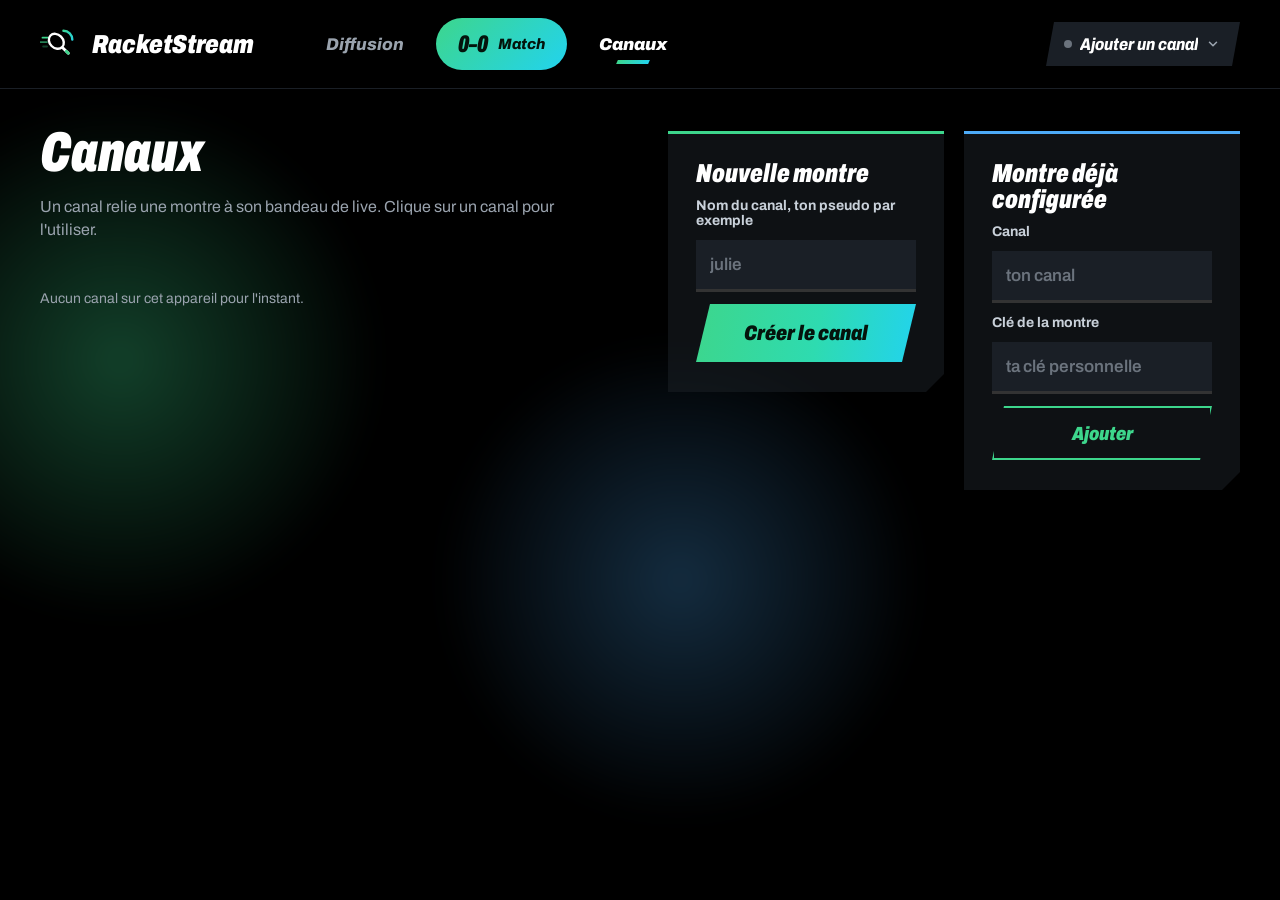
==== portal/index.html @ 7cd1df2f "feat(portal): menu déroulant du canal en haut à droite Le bouton du canal ouvre la liste des canaux " ====
<!doctype html>
<html lang="fr">
<head>
<meta charset="utf-8">
<meta name="viewport" content="width=device-width, initial-scale=1, viewport-fit=cover">
<title>RacketStream</title>
<meta name="description" content="Noms des joueurs, canaux et diffusion du score de ta montre.">
<meta name="theme-color" content="#000000">
<meta name="apple-mobile-web-app-capable" content="yes">
<meta name="apple-mobile-web-app-status-bar-style" content="black">
<meta name="apple-mobile-web-app-title" content="RacketStream">
<link rel="manifest" href="manifest.webmanifest">
<link rel="icon" href="icons/favicon.svg" type="image/svg+xml">
<link rel="apple-touch-icon" href="icons/apple-touch-icon.png">
<link rel="preconnect" href="https://fonts.googleapis.com">
<link rel="preconnect" href="https://fonts.gstatic.com" crossorigin>
<link href="https://fonts.googleapis.com/css2?family=Archivo:ital,wdth,wght@0,62..125,400..900;1,62..125,400..900&display=swap" rel="stylesheet">
<style>
  /* Design « version sportive » : reprise à l'identique des maquettes du
     canevas (téléphone 390 px, ordinateur ≥ 1024 px). Les valeurs propres à
     l'ordinateur sont regroupées dans la media query en fin de feuille. */
  :root {
    --slx: -22px; --popx0: 22px; --popx1: -4px; --popx2: -14px;
    --swx: 560%; --dx: 58px; --tiny: -16px; --g0: .45; --g1: .8;
    --cut: polygon(10px 0, 100% 0, calc(100% - 10px) 100%, 0 100%);
  }
  * { box-sizing: border-box; }
  html { background: #000; -webkit-text-size-adjust: 100%; }
  body { margin: 0; background: #000; color: #FFFFFF; font-family: Archivo, "Helvetica Neue", sans-serif; overflow-x: hidden; -webkit-tap-highlight-color: transparent; }
  a { color: #4DABF7; } a:hover { color: #8CCBFF; }
  button { cursor: pointer; font-family: inherit; }
  button:disabled { cursor: default; }
  input { font-family: inherit; }
  button:focus-visible, a:focus-visible { outline: 2px solid #22D3EE; outline-offset: 3px; }
  [hidden] { display: none !important; }
  h1, h2, h3, p { margin: 0; }
  .it { font-style: italic; }

  .app { position: relative; max-width: 560px; margin: 0 auto; min-height: 100vh; min-height: 100dvh; overflow-x: clip; padding-bottom: calc(120px + env(safe-area-inset-bottom)); }
  [data-view] { position: relative; }

  /* --- lueurs de fond --- */
  .glow { position: absolute; border-radius: 50%; pointer-events: none; animation: glow 3s ease-in-out infinite; }
  .glow.g1 { left: -120px; top: 60px; width: 320px; height: 320px; background: radial-gradient(circle, rgba(61, 214, 140, 0.35), transparent 65%); filter: blur(10px); }
  .glow.g2 { right: -130px; top: 200px; width: 320px; height: 320px; background: radial-gradient(circle, rgba(77, 171, 247, 0.32), transparent 65%); filter: blur(10px); animation-delay: -1.5s; }
  body:not([data-view="match"]) .glow { display: none; }

  /* --- en-tête --- */
  .top { position: relative; display: flex; align-items: center; gap: 10px; padding: calc(18px + env(safe-area-inset-top)) 16px 10px; }
  body:not([data-view="match"]) .top { display: none; }
  .logo { width: 34px; height: 34px; flex: none; }
  .brand { font-size: 22px; font-weight: 900; font-style: italic; font-stretch: 78%; letter-spacing: -0.01em; color: #FFFFFF; text-decoration: none; }
  .brand:hover { color: #FFFFFF; }
  .dnav { display: none; }
  .chanwrap { position: relative; margin-left: auto; min-width: 0; }
  .chanpill { border: 0; min-height: 44px; display: flex; align-items: center; gap: 8px; padding: 0 18px 0 16px; background: #1A1F26; color: #FFFFFF; text-decoration: none; clip-path: polygon(8px 0, 100% 0, calc(100% - 8px) 100%, 0 100%); white-space: nowrap; min-width: 0; }
  .chanpill:hover { color: #FFFFFF; }
  .chanpill .dot { width: 8px; height: 8px; border-radius: 50%; background: #6B737D; flex: none; }
  body.is-live .chanpill .dot { background: #3DD68C; animation: pulse 1.6s ease-in-out infinite; }
  .chanpill .nm { font-size: 16px; font-weight: 800; font-style: italic; font-stretch: 85%; overflow: hidden; text-overflow: ellipsis; }
  .chanpill svg { flex: none; transition: transform .25s; }
  .chanpill[aria-expanded="true"] svg { transform: rotate(180deg); }
  .chanmenu { position: absolute; z-index: 20; right: 0; top: calc(100% + 8px); min-width: 220px; max-width: calc(100vw - 32px); display: flex; flex-direction: column; gap: 4px; padding: 8px; background: #1A1F26; border-top: 3px solid #3DD68C; box-shadow: 0 18px 40px rgba(0, 0, 0, .6); animation: inUp .25s cubic-bezier(.2, .9, .25, 1) both; }
  .chanmenu button, .chanmenu a { min-height: 48px; display: flex; align-items: center; gap: 10px; padding: 0 14px; border: 0; background: transparent; color: #FFFFFF; text-align: left; text-decoration: none; font-size: 20px; font-weight: 900; font-style: italic; font-stretch: 72%; clip-path: polygon(6px 0, 100% 0, calc(100% - 6px) 100%, 0 100%); }
  .chanmenu button:hover, .chanmenu a:hover { background: #222933; color: #FFFFFF; }
  .chanmenu button i { width: 6px; align-self: stretch; margin: 10px 0; transform: skewX(-12deg); background: #333333; flex: none; }
  .chanmenu button[aria-checked="true"] { background: linear-gradient(100deg, #0F2A1D, #10302E); }
  .chanmenu button[aria-checked="true"] i { background: linear-gradient(180deg, #3DD68C, #22D3EE); }
  .chanmenu button span { flex-grow: 1; overflow: hidden; text-overflow: ellipsis; white-space: nowrap; }
  .chanmenu button em { font-size: 13px; font-weight: 900; color: #3DD68C; font-stretch: 100%; }
  .chanmenu a { margin-top: 4px; border-top: 1px solid #2A313B; clip-path: none; font-size: 15px; font-weight: 800; font-stretch: 90%; color: #22D3EE; }
  .chanmenu a:hover { color: #22D3EE; }
  .vh { display: flex; align-items: center; gap: 10px; padding: calc(18px + env(safe-area-inset-top)) 16px 10px; }
  .vh.col { flex-direction: column; align-items: stretch; gap: 6px; padding-bottom: 0; }
  .h1 { font-size: 40px; font-weight: 900; font-style: italic; font-stretch: 68%; line-height: 1; }
  .lead { font-size: 14px; color: #9AA3AE; line-height: 1.45; }
  .lead.pad { padding: 0 16px; }
  .desk { display: none; }
  .h2 { font-size: 26px; font-weight: 900; font-style: italic; font-stretch: 72%; line-height: 1.05; }

  /* --- barre du bas « score au centre » (téléphone) --- */
  .mnav { position: fixed; z-index: 10; left: max(12px, calc(50% - 268px)); right: max(12px, calc(50% - 268px)); bottom: calc(16px + env(safe-area-inset-bottom)); height: 64px; }
  .mnav .bg { position: absolute; inset: 0; background: rgba(26, 31, 38, 0.96); clip-path: polygon(14px 0, 100% 0, calc(100% - 14px) 100%, 0 100%); }
  .mnav .row { position: relative; height: 100%; display: grid; grid-template-columns: 1fr 96px 1fr; }
  .mtab { position: relative; display: flex; flex-direction: column; align-items: center; justify-content: center; gap: 3px; text-decoration: none; color: #9AA3AE; font-size: 13px; font-weight: 800; font-style: italic; transition: color .2s; }
  .mtab:hover { color: #FFFFFF; }
  .mtab[aria-current] { color: #FFFFFF; font-weight: 900; }
  .mtab[aria-current]::after { content: ""; position: absolute; bottom: 7px; left: 50%; width: 32px; height: 4px; margin-left: -16px; transform: skewX(-24deg); background: linear-gradient(100deg, #3DD68C, #22D3EE); }
  .mmatch { position: absolute; left: 50%; top: -28px; width: 78px; height: 78px; margin-left: -39px; border-radius: 50%; border: 4px solid #000000; display: flex; flex-direction: column; align-items: center; justify-content: center; gap: 2px; text-decoration: none; color: #04140C; background: linear-gradient(135deg, #3DD68C, #22D3EE); transition: transform .3s cubic-bezier(.3, 1.35, .4, 1); }
  .mmatch:hover { color: #04140C; transform: scale(1.06); }
  .mmatch[aria-current] { box-shadow: 0 0 24px rgba(61, 214, 140, 0.55); }
  .ring0 { position: absolute; inset: 0; border-radius: inherit; pointer-events: none; }
  [aria-current] > .ring0 { animation: navRing 1.8s ease-out infinite; }
  .mmatch .sc { font-size: 21px; font-weight: 900; font-style: italic; font-stretch: 66%; line-height: 1; font-variant-numeric: tabular-nums; }
  .mmatch .lb { font-size: 11px; font-weight: 800; font-style: italic; }

  /* ================= MATCH ================= */
  .live-sec { position: relative; padding: 14px 16px 0; }
  .lhead { display: flex; align-items: center; gap: 10px; margin-bottom: 10px; }
  .badge { display: flex; align-items: center; gap: 7px; padding: 5px 12px 5px 10px; background: #1A1F26; color: #9AA3AE; font-size: 13px; font-weight: 900; font-style: italic; font-stretch: 85%; clip-path: polygon(6px 0, 100% 0, calc(100% - 6px) 100%, 0 100%); white-space: nowrap; }
  .badge .d { width: 7px; height: 7px; border-radius: 50%; background: #6B737D; }
  body.is-live .badge { background: #E8453C; color: #FFFFFF; }
  body.is-live .badge .d { background: #FFFFFF; animation: pulse 1.6s ease-in-out infinite; }
  .lset { font-size: 15px; font-weight: 800; font-style: italic; font-stretch: 85%; color: #C9D1DA; }
  .lago { margin-left: auto; font-size: 13px; color: #9AA3AE; white-space: nowrap; }
  body:not(.is-live) .lset, body:not(.is-live) .lago { display: none; }

  .inL { animation: inL .55s cubic-bezier(.2, .9, .25, 1) both; }
  .inR { animation: inR .55s .08s cubic-bezier(.2, .9, .25, 1) both; }
  .inR.blkw { margin-top: -20px; }
  .blk { position: relative; height: 128px; padding: 0 22px 20px 22px; display: flex; align-items: center; gap: 12px; color: #04140C; background: linear-gradient(105deg, #2FCB7F 0%, #3DD68C 45%, #7BEBB6 100%); clip-path: polygon(0 0, 100% 0, 100% 76%, 0 100%); overflow: hidden; transition: filter .4s; }
  .blk.b { padding: 24px 22px 0 22px; color: #031426; background: linear-gradient(105deg, #2E86E6 0%, #4DABF7 50%, #8ACBFF 100%); clip-path: polygon(0 24%, 100% 0, 100% 100%, 0 100%); }
  body:not(.is-live) .blk { filter: grayscale(.85) brightness(.5); }
  .stripes { position: absolute; inset: 0; background: repeating-linear-gradient(115deg, rgba(4, 20, 12, 0.07) 0 3px, transparent 3px 29px); animation: drift 1.4s linear infinite; }
  .blk.b .stripes { background: repeating-linear-gradient(115deg, rgba(3, 20, 38, 0.07) 0 3px, transparent 3px 29px); }
  body:not(.is-live) .stripes { animation-play-state: paused; }
  .sweep { position: absolute; top: 0; bottom: 0; left: 0; width: 70px; background: rgba(255, 255, 255, 0.7); transform: translateX(-140%) skewX(-24deg); }
  .who { display: flex; flex-direction: column; gap: 8px; min-width: 0; flex-grow: 1; position: relative; }
  .who .l1 { display: flex; align-items: center; gap: 8px; min-width: 0; }
  .tname { font-size: 30px; font-weight: 900; font-style: italic; font-stretch: 70%; line-height: 1; text-transform: uppercase; white-space: nowrap; overflow: hidden; text-overflow: ellipsis; }
  .srv { display: inline-flex; flex: none; transition: opacity .3s, transform .3s; opacity: 0; transform: scale(.4); }
  .srv.on { opacity: 1; transform: scale(1); }
  .srv svg { width: 20px; height: 20px; animation: bob 1.2s ease-in-out infinite; }
  .sets { display: flex; gap: 6px; }
  .sets i { width: 18px; height: 7px; border: 2px solid currentColor; transform: skewX(-24deg); opacity: .5; }
  .sets i.w { background: currentColor; opacity: 1; }
  .numw { position: relative; }
  .pop { position: absolute; right: calc(100% + 8px); top: 34%; opacity: 0; padding: 3px 11px; background: #04140C; color: #3DD68C; font-size: 20px; font-weight: 900; font-style: italic; white-space: nowrap; clip-path: polygon(6px 0, 100% 0, calc(100% - 6px) 100%, 0 100%); }
  .blk.b .pop { background: #031426; color: #4DABF7; }
  .num { display: block; font-size: 112px; font-weight: 900; font-style: italic; font-stretch: 62%; line-height: 0.9; font-variant-numeric: tabular-nums; letter-spacing: -0.03em; }
  .histrow { margin-top: 14px; display: flex; align-items: center; gap: 12px; }
  .histrow > span:first-child { font-size: 13px; color: #9AA3AE; white-space: nowrap; }
  .hist { display: flex; gap: 4px; height: 22px; align-items: flex-end; overflow: hidden; flex-grow: 1; justify-content: flex-end; }
  .hist i { flex: none; width: 10px; height: 14px; transform: skewX(-18deg); }
  .hist i.nw { height: 22px; }
  .liveoff { margin-top: 14px; font-size: 14px; color: #9AA3AE; line-height: 1.45; }

  .next { position: relative; padding: 34px 16px 0; display: flex; flex-direction: column; gap: 18px; }
  .next .hd { display: flex; flex-direction: column; gap: 6px; }
  .next h2 { font-size: 32px; font-weight: 900; font-style: italic; font-stretch: 70%; line-height: 1; }
  .next .hd p { font-size: 14px; color: #9AA3AE; line-height: 1.45; }
  .segs { position: relative; display: grid; grid-template-columns: repeat(3, minmax(0, 1fr)); gap: 6px; background: #1A1F26; clip-path: var(--cut); --i: 0; }
  .segs.two { grid-template-columns: repeat(2, minmax(0, 1fr)); }
  .seg-ind { position: absolute; top: 0; bottom: 0; left: 0; width: calc((100% - 12px) / 3); background: linear-gradient(100deg, #3DD68C, #22D3EE); clip-path: var(--cut); transform: translateX(calc(var(--i) * (100% + 6px))); transition: transform .4s cubic-bezier(.3, 1.35, .4, 1); }
  .segs.two .seg-ind { width: calc((100% - 6px) / 2); }
  .seg { position: relative; z-index: 1; height: 52px; border: 0; background: transparent; color: #C9D1DA; font-size: 18px; font-weight: 900; font-style: italic; font-stretch: 80%; transition: color .25s; }
  .seg[aria-pressed="true"] { color: #04140C; }
  .segs.two .seg { height: auto; min-height: 52px; font-size: 17px; }
  .field { display: flex; flex-direction: column; gap: 8px; }
  .flabel { display: flex; align-items: center; gap: 8px; font-size: 14px; font-weight: 700; color: #C9D1DA; }
  .flabel i { width: 22px; height: 10px; background: #3DD68C; transform: skewX(-24deg); }
  .flabel i.b { background: #4DABF7; }
  .pi { width: 100%; height: 54px; border: 0; border-radius: 0; border-bottom: 3px solid #3DD68C; background: #1A1F26; color: #FFFFFF; padding: 0 16px; font-size: 19px; font-weight: 800; font-style: italic; font-stretch: 80%; text-transform: uppercase; letter-spacing: .02em; clip-path: polygon(0 0, 100% 0, calc(100% - 12px) 100%, 0 100%); transition: background .2s, padding-left .25s; }
  .pi.b { border-bottom-color: #4DABF7; }
  .pi::placeholder { color: #6B737D; text-transform: none; font-weight: 600; }
  .pi:focus { outline: none; background: #222933; padding-left: 22px; }
  .pi.dbl:not(.b) { animation: inL .55s cubic-bezier(.2, .9, .25, 1) both; }
  .pi.dbl.b { animation: inR .55s .08s cubic-bezier(.2, .9, .25, 1) both; }

  .cta { position: relative; overflow: hidden; height: 62px; border: 0; color: #04140C; background: linear-gradient(100deg, #3DD68C 0%, #2EDBB0 55%, #22D3EE 100%); clip-path: polygon(14px 0, 100% 0, calc(100% - 14px) 100%, 0 100%); font-size: 22px; font-weight: 900; font-style: italic; font-stretch: 78%; transition: transform .12s; }
  .cta::after { content: ""; position: absolute; inset: 0; background: linear-gradient(100deg, transparent 30%, rgba(255, 255, 255, .6) 50%, transparent 70%); transform: translateX(-110%); }
  .cta:hover::after { transform: translateX(110%); transition: transform .6s ease-out; }
  .cta:active { transform: scale(.97); }
  .cta.m { height: 58px; font-size: 21px; }
  .next .cta { margin-top: 6px; }
  .sending { background: linear-gradient(100deg, #3DD68C 0%, #3DD68C 35%, #C9FFE6 50%, #22D3EE 65%, #22D3EE 100%) !important; background-size: 240% 100% !important; animation: shimmer .9s linear infinite; }

  .status { display: flex; align-items: center; gap: 10px; font-size: 15px; font-weight: 700; color: #9AA3AE; line-height: 1.4; }
  .status:empty { display: none; }
  .status.ok { color: #3DD68C; }
  .status.ok::before { content: ""; flex: none; width: 22px; height: 22px; background: url("data:image/svg+xml,%3Csvg xmlns='http://www.w3.org/2000/svg' viewBox='0 0 24 24' fill='none' stroke='%233DD68C' stroke-width='2.8' stroke-linecap='round' stroke-linejoin='round'%3E%3Cpath d='M5 12l5 5 9-10'/%3E%3C/svg%3E") center / contain no-repeat; animation: stamp .35s cubic-bezier(.2, .9, .25, 1.3); }
  .status.err { color: #FF8A84; }

  .install { margin-top: 8px; display: flex; align-items: center; gap: 12px; padding: 14px 14px 14px 16px; background: #0D1116; border: 1px solid #1A1F26; }
  .install svg { flex: none; }
  .install span { font-size: 14px; color: #C9D1DA; line-height: 1.35; flex-grow: 1; }
  .install button { min-height: 44px; padding: 0 14px; border: 1px solid #22D3EE; background: transparent; color: #22D3EE; font-size: 14px; font-weight: 800; font-style: italic; }
  .nochan { display: flex; flex-direction: column; gap: 12px; padding: 18px 16px 20px; background: #1A1F26; border-top: 3px solid #4DABF7; clip-path: polygon(0 0, 100% 0, 100% calc(100% - 16px), calc(100% - 16px) 100%, 0 100%); }
  .nochan p { font-size: 14px; color: #C9D1DA; line-height: 1.45; }

  .ghost { height: 54px; border: 2px solid #3DD68C; background: transparent; color: #3DD68C; font-size: 19px; font-weight: 900; font-style: italic; font-stretch: 80%; clip-path: polygon(12px 0, 100% 0, calc(100% - 12px) 100%, 0 100%); display: flex; align-items: center; justify-content: center; text-decoration: none; }
  .ghost:hover { color: #3DD68C; background: rgba(61, 214, 140, .08); }

  /* ================= DIFFUSION ================= */
  .pv-sec { padding: 18px 16px 0; }
  .pv { position: relative; width: 100%; aspect-ratio: 16 / 9; }
  .pv-in { position: absolute; left: 0; top: 0; width: 358px; aspect-ratio: 16 / 9; transform-origin: 0 0; transform: scale(var(--s, 1)); overflow: hidden; background: radial-gradient(ellipse at 50% 115%, #0F4A33 0%, #08202A 55%, #020609 100%); }
  .pv-in > svg { position: absolute; inset: 0; width: 100%; height: 100%; animation: zoom 9s ease-in-out infinite; }
  .glare { position: absolute; top: -10%; bottom: -10%; left: 0; width: 60px; background: linear-gradient(90deg, transparent, rgba(255, 255, 255, 0.14), transparent); animation: glare 4.5s ease-in-out infinite; }
  .scan { position: absolute; inset: 0; background: repeating-linear-gradient(0deg, rgba(255, 255, 255, 0.025) 0 1px, transparent 1px 3px); }
  .crn { position: absolute; width: 14px; height: 14px; border: 0 solid rgba(255, 255, 255, 0.5); }
  .crn.tl { left: 8px; top: 8px; border-left-width: 2px; border-top-width: 2px; }
  .crn.tr { right: 8px; top: 8px; border-right-width: 2px; border-top-width: 2px; }
  .crn.bl { left: 8px; bottom: 8px; border-left-width: 2px; border-bottom-width: 2px; }
  .crn.br { right: 8px; bottom: 8px; border-right-width: 2px; border-bottom-width: 2px; }
  .band { position: absolute; top: 10px; left: 50%; transform: translateX(-50%); display: flex; align-items: center; gap: 8px; padding: 4px 10px; background: rgba(10, 12, 14, 0.75); border: 1px solid rgba(255, 255, 255, 0.12); border-radius: 6px; white-space: nowrap; backdrop-filter: blur(4px); -webkit-backdrop-filter: blur(4px); }
  .band .c { width: 3px; height: 12px; border-radius: 2px; background: #3DD68C; }
  .band .c.b { background: #4DABF7; }
  .band .n { font-size: 10px; font-weight: 700; text-transform: uppercase; max-width: 90px; overflow: hidden; text-overflow: ellipsis; }
  .band .s { font-size: 17px; font-weight: 700; font-variant-numeric: tabular-nums; min-width: 20px; text-align: center; overflow: hidden; }
  .band .s > span { display: inline-block; }
  .band .sep { width: 1px; height: 14px; background: rgba(255, 255, 255, 0.15); }
  .pvlive { position: absolute; left: 30px; bottom: 10px; display: flex; align-items: center; gap: 6px; padding: 3px 10px 3px 8px; background: #3A4048; color: #C9D1DA; font-size: 11px; font-weight: 900; font-style: italic; clip-path: polygon(5px 0, 100% 0, calc(100% - 5px) 100%, 0 100%); }
  .pvlive .d { width: 6px; height: 6px; border-radius: 50%; background: #9AA3AE; }
  body.is-live .pvlive { background: #E8453C; color: #FFFFFF; }
  body.is-live .pvlive .d { background: #FFFFFF; animation: pulse 1.6s ease-in-out infinite; }
  .eqs { position: absolute; right: 26px; bottom: 12px; display: flex; align-items: flex-end; gap: 2px; height: 14px; }
  .eqs i { width: 3px; height: 14px; background: #3DD68C; transform-origin: bottom; animation: eq .9s ease-in-out infinite; }
  .eqs i:nth-child(2) { animation-delay: -.3s; animation-duration: .7s; }
  .eqs i:nth-child(3) { background: #22D3EE; animation-delay: -.6s; }
  .eqs i:nth-child(4) { background: #22D3EE; animation-delay: -.15s; animation-duration: 1.1s; }
  .path { margin-top: 16px; display: flex; align-items: center; gap: 8px; }
  .path .st { display: flex; align-items: center; gap: 7px; font-size: 13px; font-weight: 800; font-style: italic; white-space: nowrap; }
  .path .st i { width: 9px; height: 9px; border-radius: 50%; background: #3DD68C; animation: ring 1.6s ease-out infinite; }
  .path .st:nth-child(3) i { animation-delay: -.5s; }
  .path .st:nth-child(5) i { animation-delay: -1s; }
  .path .fl { flex-grow: 1; height: 3px; background: repeating-linear-gradient(90deg, #3DD68C 0 8px, transparent 8px 12px); background-size: 24px 3px; animation: flow .7s linear infinite; }
  .path .fl.c { background-image: repeating-linear-gradient(90deg, #22D3EE 0 8px, transparent 8px 12px); }
  .set-sec { padding: 30px 16px 0; display: flex; flex-direction: column; gap: 14px; }
  .pane { display: flex; flex-direction: column; gap: 14px; animation: inUp .4s cubic-bezier(.2, .9, .25, 1) both; }
  .pane p { font-size: 15px; color: #C9D1DA; line-height: 1.5; }
  .pane .note { font-size: 13px; color: #9AA3AE; line-height: 1.45; }
  .copyrow { display: flex; gap: 6px; }
  .codebox { flex-grow: 1; min-width: 0; display: flex; align-items: center; gap: 10px; padding: 0 14px; height: 52px; background: #1A1F26; font-size: 14px; font-weight: 600; color: #C9D1DA; white-space: nowrap; overflow: hidden; }
  .codebox > span:last-child { overflow: hidden; text-overflow: ellipsis; }
  .cbtn { flex: none; min-width: 96px; height: 52px; border: 0; background: #FFFFFF; color: #04140C; font-size: 15px; font-weight: 900; font-style: italic; clip-path: polygon(8px 0, 100% 0, calc(100% - 8px) 100%, 0 100%); transition: background .25s, color .25s, transform .12s; position: relative; overflow: hidden; }
  .cbtn.done { background: #0F2A1D; color: #3DD68C; }
  .cbtn.done > span { display: inline-block; animation: stamp .35s cubic-bezier(.2, .9, .25, 1.3); }
  .cbtn:disabled { opacity: .4; }
  .cbtn.big { width: 100%; height: 52px; font-size: 17px; clip-path: var(--cut); }

  /* ================= CANAUX ================= */
  .chans { padding: 20px 16px 0; display: flex; flex-direction: column; gap: 8px; }
  .chan { width: 100%; min-height: 76px; border: 0; display: flex; align-items: center; gap: 14px; padding: 12px 22px 12px 14px; color: #FFFFFF; background: #1A1F26; clip-path: polygon(0 0, 100% 0, calc(100% - 14px) 100%, 0 100%); transition: transform .18s, filter .18s, background .3s; animation: stagger .45s cubic-bezier(.2, .9, .25, 1) both; }
  .chan:hover { transform: translateX(4px); }
  .chan:active { transform: scale(.98); }
  .chan[aria-pressed="true"] { background: linear-gradient(100deg, #0F2A1D 0%, #10302E 100%); }
  .chan .bar { width: 8px; align-self: stretch; transform: skewX(-12deg); background: #333333; }
  .chan .bar.on { background: linear-gradient(180deg, #3DD68C, #22D3EE); animation: barGlow 1.8s ease-in-out infinite; }
  .chan .txt { display: flex; flex-direction: column; gap: 4px; flex-grow: 1; min-width: 0; text-align: left; }
  .chan .nm { font-size: 30px; font-weight: 900; font-style: italic; font-stretch: 70%; line-height: 1; overflow: hidden; text-overflow: ellipsis; white-space: nowrap; }
  .chan .meta { font-size: 13px; color: #9AA3AE; }
  .chan .tag { font-size: 14px; font-weight: 900; font-style: italic; color: #3DD68C; }
  .chan.slamIn { animation: slamIn .45s cubic-bezier(.2, .9, .25, 1.15); }
  .nochans { padding: 20px 16px 0; font-size: 14px; color: #9AA3AE; line-height: 1.45; }
  .key-sec { padding: 14px 16px 0; display: flex; flex-direction: column; gap: 10px; }
  .codebox .k { font-size: 13px; color: #9AA3AE; font-weight: 400; }
  .codebox .kv { font-size: 15px; font-weight: 700; color: #3DD68C; letter-spacing: 0.08em; }
  .linkdanger { align-self: flex-start; min-height: 44px; padding: 0; border: 0; background: transparent; color: #FF8A84; font-size: 14px; font-weight: 700; }
  .card { padding: 26px 16px 0; display: flex; flex-direction: column; gap: 12px; }
  .card.c2 { padding-top: 30px; }
  .card h2 { line-height: 1; }
  .card label { font-size: 14px; font-weight: 700; color: #C9D1DA; }
  .ci { width: 100%; height: 52px; border: 0; border-radius: 0; border-bottom: 3px solid #333333; background: #1A1F26; color: #FFFFFF; padding: 0 14px; font-size: 17px; font-weight: 700; }
  .ci::placeholder { color: #6B737D; font-weight: 600; }
  .ci:focus { outline: none; background: #222933; border-bottom-color: #22D3EE; }
  .okcard { position: relative; display: flex; flex-direction: column; gap: 12px; padding: 18px 16px 20px; background: #0F2A1D; clip-path: polygon(0 0, 100% 0, 100% calc(100% - 16px), calc(100% - 16px) 100%, 0 100%); animation: inUp .4s cubic-bezier(.2, .9, .25, 1) both; }
  .okcard .t { display: flex; align-items: center; gap: 8px; font-size: 22px; font-weight: 900; font-style: italic; font-stretch: 75%; color: #3DD68C; }
  .okcard .t svg { flex: none; animation: stamp .35s cubic-bezier(.2, .9, .25, 1.3); }
  .okcard p { font-size: 14px; color: #C9D1DA; line-height: 1.45; }
  .okcard .kbox { padding: 14px; background: #000000; font-size: 15px; font-weight: 700; color: #3DD68C; word-break: break-all; }
  .chanst { padding: 16px 16px 0; }

  /* --- animations --- */
  @keyframes slamA { from { transform: translateX(var(--slx)) skewX(-14deg) scale(1.25); opacity: 0; } to { transform: none; opacity: 1; } }
  @keyframes slamB { from { transform: translateX(var(--slx)) skewX(-14deg) scale(1.25); opacity: 0; } to { transform: none; opacity: 1; } }
  @keyframes sweepA { from { transform: translateX(-140%) skewX(-24deg); opacity: 0; } 30% { opacity: .6; } to { transform: translateX(var(--swx)) skewX(-24deg); opacity: 0; } }
  @keyframes sweepB { from { transform: translateX(-140%) skewX(-24deg); opacity: 0; } 30% { opacity: .6; } to { transform: translateX(var(--swx)) skewX(-24deg); opacity: 0; } }
  @keyframes flashA { from { filter: brightness(1.55) saturate(1.3); } to { filter: none; } }
  @keyframes flashB { from { filter: brightness(1.55) saturate(1.3); } to { filter: none; } }
  @keyframes popA { 0% { opacity: 0; transform: translateX(var(--popx0)) scale(.5); } 15% { opacity: 1; transform: translateX(0) scale(1.2); } 30% { transform: scale(1); } 75% { opacity: 1; transform: translateX(var(--popx1)); } 100% { opacity: 0; transform: translateX(var(--popx2)); } }
  @keyframes popB { 0% { opacity: 0; transform: translateX(var(--popx0)) scale(.5); } 15% { opacity: 1; transform: translateX(0) scale(1.2); } 30% { transform: scale(1); } 75% { opacity: 1; transform: translateX(var(--popx1)); } 100% { opacity: 0; transform: translateX(var(--popx2)); } }
  @keyframes inL { from { transform: translateX(-105%); } to { transform: none; } }
  @keyframes inR { from { transform: translateX(105%); } to { transform: none; } }
  @keyframes drift { to { background-position: var(--dx) 0; } }
  @keyframes tinA { from { transform: translateY(var(--tiny)) skewX(-18deg) scaleY(1.8); opacity: 0; } to { transform: skewX(-18deg); opacity: 1; } }
  @keyframes tinB { from { transform: translateY(var(--tiny)) skewX(-18deg) scaleY(1.8); opacity: 0; } to { transform: skewX(-18deg); opacity: 1; } }
  @keyframes glow { 0%, 100% { opacity: var(--g0); transform: scale(1); } 50% { opacity: var(--g1); transform: scale(1.08); } }
  @keyframes pulse { 0%, 100% { opacity: 1; } 50% { opacity: .35; } }
  @keyframes stamp { from { transform: scale(2.4) rotate(-14deg); opacity: 0; } to { transform: none; opacity: 1; } }
  @keyframes shimmer { from { background-position: 120% 0; } to { background-position: -120% 0; } }
  @keyframes bob { 0%, 100% { transform: translateY(0) rotate(-12deg); } 50% { transform: translateY(-4px) rotate(8deg); } }
  @keyframes navRing { 0% { box-shadow: 0 0 0 0 rgba(61, 214, 140, .6); } 100% { box-shadow: 0 0 0 16px rgba(61, 214, 140, 0); } }
  @keyframes glare { 0%, 62% { transform: translateX(-160%) skewX(-22deg); } 100% { transform: translateX(520%) skewX(-22deg); } }
  @keyframes eq { 0%, 100% { transform: scaleY(.25); } 50% { transform: scaleY(1); } }
  @keyframes flow { to { background-position: 24px 0; } }
  @keyframes tickA { from { transform: translateY(-70%); opacity: 0; } to { transform: none; opacity: 1; } }
  @keyframes tickB { from { transform: translateY(-70%); opacity: 0; } to { transform: none; opacity: 1; } }
  @keyframes ring { 0% { box-shadow: 0 0 0 0 rgba(61, 214, 140, .55); } 100% { box-shadow: 0 0 0 12px rgba(61, 214, 140, 0); } }
  @keyframes inUp { from { transform: translateY(18px); opacity: 0; } to { transform: none; opacity: 1; } }
  @keyframes zoom { 0%, 100% { transform: scale(1); } 50% { transform: scale(1.045); } }
  @keyframes barGlow { 0%, 100% { box-shadow: 0 0 0 rgba(61, 214, 140, 0); } 50% { box-shadow: 0 0 14px rgba(61, 214, 140, .8); } }
  @keyframes slamIn { from { transform: translateX(-60px) skewX(-10deg); opacity: 0; } to { transform: none; opacity: 1; } }
  @keyframes stagger { from { transform: translateX(40px); opacity: 0; } to { transform: none; opacity: 1; } }
  /* Relance des animations du score : classes alternées à chaque point. */
  .n1 { animation: slamA .42s cubic-bezier(.2, .9, .25, 1.15); }
  .n2 { animation: slamB .42s cubic-bezier(.2, .9, .25, 1.15); }
  .s1 { animation: sweepA .6s ease-out; }
  .s2 { animation: sweepB .6s ease-out; }
  .f1 { animation: flashA .5s ease-out; }
  .f2 { animation: flashB .5s ease-out; }
  .p1 { animation: popA 1.2s ease-out; }
  .p2 { animation: popB 1.2s ease-out; }
  .t1 { animation: tinA .35s cubic-bezier(.2, .9, .25, 1.2); }
  .t2 { animation: tinB .35s cubic-bezier(.2, .9, .25, 1.2); }
  .k1 { animation: tickA .3s cubic-bezier(.2, .9, .25, 1.2); }
  .k2 { animation: tickB .3s cubic-bezier(.2, .9, .25, 1.2); }

  /* ================= ORDINATEUR ================= */
  @media (min-width: 1024px) {
    :root { --slx: -30px; --popx0: 30px; --popx1: -6px; --popx2: -20px; --swx: 900%; --dx: 78px; --tiny: -18px; --g0: .4; --g1: .75; }
    .app { max-width: none; padding-bottom: 0; }
    .glow.g1 { left: -160px; top: 80px; width: 560px; height: 560px; background: radial-gradient(circle, rgba(61, 214, 140, 0.3), transparent 65%); filter: blur(14px); }
    .glow.g2 { left: 420px; right: auto; top: 320px; width: 520px; height: 520px; background: radial-gradient(circle, rgba(77, 171, 247, 0.26), transparent 65%); filter: blur(14px); }
    body:not([data-view="match"]) .glow { display: block; }
    .top, body:not([data-view="match"]) .top { display: flex; gap: 14px; padding: 18px 40px; border-bottom: 1px solid #1A1F26; }
    .logo { width: 38px; height: 38px; }
    .brand { font-size: 26px; letter-spacing: 0; }
    .dnav { margin-left: 36px; display: flex; align-items: center; gap: 4px; }
    .tn { position: relative; min-height: 44px; display: flex; align-items: center; padding: 0 22px; text-decoration: none; color: #9AA3AE; font-size: 17px; font-weight: 800; font-style: italic; transition: color .2s; }
    .tn:hover { color: #FFFFFF; }
    .tn[aria-current] { color: #FFFFFF; font-weight: 900; }
    .tn[aria-current]::after { content: ""; position: absolute; left: 50%; bottom: 2px; width: 32px; height: 4px; margin-left: -16px; transform: skewX(-24deg); background: linear-gradient(100deg, #3DD68C, #22D3EE); }
    .tnMatch { position: relative; height: 52px; display: flex; align-items: center; gap: 10px; margin: 0 6px; padding: 0 22px; border-radius: 26px; text-decoration: none; color: #04140C; background: linear-gradient(135deg, #3DD68C, #22D3EE); transition: transform .3s cubic-bezier(.3, 1.35, .4, 1); }
    .tnMatch:hover { color: #04140C; transform: scale(1.05); }
    .tnMatch[aria-current] { box-shadow: 0 0 24px rgba(61, 214, 140, 0.55); }
    .tnMatch .sc { font-size: 24px; font-weight: 900; font-style: italic; font-stretch: 66%; line-height: 1; font-variant-numeric: tabular-nums; }
    .tnMatch .lb { font-size: 15px; font-weight: 800; font-style: italic; }
    .chanpill { padding: 0 20px 0 18px; }
    .chanpill .nm { font-size: 17px; }
    .mnav { display: none; }
    .vh .chanwrap { display: none; }
    .vh, .vh.col { padding: 0; }
    .h1 { font-size: 56px; }
    .lead { font-size: 16px; }
    .lead.pad { padding: 0; }
    .mob { display: none; }
    .desk { display: inline; }
    .grid { position: relative; display: grid; gap: 56px; padding: 40px 40px 48px; max-width: 1400px; margin: 0 auto; }

    /* Match */
    .grid.m { grid-template-columns: minmax(0, 1.35fr) minmax(360px, 1fr); }
    .live-sec { padding: 0; }
    .lhead { gap: 12px; margin-bottom: 14px; }
    .badge { gap: 8px; padding: 6px 14px 6px 12px; font-size: 15px; clip-path: polygon(7px 0, 100% 0, calc(100% - 7px) 100%, 0 100%); }
    .badge .d { width: 8px; height: 8px; }
    .lset { font-size: 18px; }
    .lago { font-size: 14px; }
    .inL { animation-duration: .6s; }
    .inR { animation-duration: .6s; }
    .inR.blkw { margin-top: -34px; }
    .blk { height: 200px; padding: 0 40px 34px 34px; gap: 20px; }
    .blk.b { padding: 40px 40px 0 34px; }
    .stripes { background: repeating-linear-gradient(115deg, rgba(4, 20, 12, 0.07) 0 4px, transparent 4px 39px); }
    .blk.b .stripes { background: repeating-linear-gradient(115deg, rgba(3, 20, 38, 0.07) 0 4px, transparent 4px 39px); }
    .sweep { width: 90px; }
    .s1, .s2 { animation-duration: .7s; }
    .who { gap: 12px; }
    .who .l1 { gap: 12px; }
    .tname { font-size: 52px; font-stretch: 68%; }
    .srv svg { width: 30px; height: 30px; }
    .sets { gap: 8px; }
    .sets i { width: 26px; height: 9px; }
    .pop { right: calc(100% + 12px); top: 36%; padding: 4px 16px; font-size: 30px; clip-path: polygon(8px 0, 100% 0, calc(100% - 8px) 100%, 0 100%); }
    .num { font-size: 184px; }
    .histrow { margin-top: 18px; gap: 16px; }
    .histrow > span:first-child { font-size: 15px; }
    .hist { gap: 5px; height: 28px; }
    .hist i { width: 13px; height: 18px; }
    .hist i.nw { height: 28px; }
    .liveoff { font-size: 15px; }
    .next { padding: 0; gap: 20px; }
    .next .hd { gap: 8px; }
    .next h2 { font-size: 44px; font-stretch: 68%; }
    .next .hd p { font-size: 15px; }
    .seg { height: 54px; font-size: 19px; }
    .flabel { font-size: 15px; }
    .flabel i { width: 24px; }
    .pi { height: 56px; font-size: 20px; }
    .next .cta { margin-top: 4px; height: 64px; font-size: 24px; clip-path: polygon(16px 0, 100% 0, calc(100% - 16px) 100%, 0 100%); }
    .status { font-size: 16px; }

    /* Diffusion */
    .grid.d { grid-template-columns: minmax(0, 716px) minmax(360px, 1fr); padding-top: 36px; }
    .grid.d .lead { margin: 8px 0 22px; }
    .pv-sec { padding: 0; }
    .path { margin-top: 22px; }
    .path .st { font-size: 16px; }
    .path .st i { width: 11px; height: 11px; }
    .set-sec { padding: 6px 0 0; gap: 16px; }

    /* Canaux */
    .grid.c { grid-template-columns: minmax(0, 1fr) minmax(0, 1fr); padding-top: 36px; }
    .grid.c .lead { margin-top: 8px; }
    .chans { padding: 24px 0 0; }
    .nochans { padding: 24px 0 0; }
    .key-sec { padding: 14px 0 0; }
    .cards { display: grid; grid-template-columns: minmax(0, 1fr) minmax(0, 1fr); gap: 20px; align-content: start; align-items: start; padding-top: 6px; }
    .card, .card.c2 { padding: 26px 28px 30px; background: rgba(26, 31, 38, 0.55); border-top: 3px solid #3DD68C; clip-path: polygon(0 0, 100% 0, 100% calc(100% - 18px), calc(100% - 18px) 100%, 0 100%); }
    .card.c2 { border-top-color: #4DABF7; }
    .chanst { grid-column: 1 / -1; padding: 0; }
  }

  @media (prefers-reduced-motion: reduce) {
    *, *::before, *::after { animation: none !important; }
    .rally { display: none; }
    .mmatch, .mmatch:hover, .tnMatch, .tnMatch:hover { transition: none; transform: none; }
    .chan, .cta { transition: none; }
  }
</style>
</head>
<body data-view="match">
<div class="app">
<span aria-hidden="true" class="glow g1"></span>
<span aria-hidden="true" class="glow g2"></span>

<header class="top">
  <svg class="logo" viewBox="0 0 60 60" aria-hidden="true">
    <defs>
      <linearGradient id="lgW" gradientUnits="userSpaceOnUse" x1="36" y1="4" x2="58" y2="24"><stop offset="0" stop-color="#3DD68C"/><stop offset="1" stop-color="#22D3EE"/></linearGradient>
    </defs>
    <g fill="none" stroke-linecap="round" stroke="#3DD68C"><path d="M4 20h8" stroke-width="3"/><path d="M1 27h10" stroke-width="3" stroke-opacity=".6"/><path d="M5 34h6" stroke-width="3" stroke-opacity=".3"/></g>
    <g transform="rotate(-45 30 30)"><ellipse cx="30" cy="24" rx="10.5" ry="13" fill="none" stroke="#FFFFFF" stroke-width="3.8"/><rect x="27.8" y="36" width="4.4" height="17" rx="2.2" fill="#FFFFFF"/><rect x="27.8" y="44" width="4.4" height="9" rx="2.2" fill="#3DD68C"/></g>
    <path d="M37 9a14 14 0 0 1 14 14" fill="none" stroke="url(#lgW)" stroke-width="3.8" stroke-linecap="round"/>
  </svg>
  <a class="brand" href="#match">RacketStream</a>
  <nav class="dnav" aria-label="Navigation">
    <a href="#diffusion" class="tn" data-tab="diffusion">Diffusion</a>
    <a href="#match" class="tnMatch" data-tab="match" data-score-label><span class="ring0" aria-hidden="true"></span><span class="sc" data-score>0–0</span><span class="lb">Match</span></a>
    <a href="#canaux" class="tn" data-tab="canaux">Canaux</a>
  </nav>
  <div class="chanwrap"><button class="chanpill" id="chanM" aria-haspopup="true" aria-expanded="false"><span class="dot"></span><span class="nm">Ajouter un canal</span><svg width="14" height="14" viewBox="0 0 24 24" fill="none" stroke="#9AA3AE" stroke-width="2.6" stroke-linecap="round" stroke-linejoin="round" aria-hidden="true"><path d="M6 9l6 6 6-6"/></svg></button><div class="chanmenu" role="menu" hidden></div></div>
</header>

<main>
  <!-- ============ MATCH ============ -->
  <div id="v-match" data-view="match" class="grid m" hidden>
    <section class="live-sec" aria-label="Score en direct" aria-live="polite">
      <div class="lhead">
        <span class="badge"><span class="d"></span><span id="liveBadge">Pas de match</span></span>
        <span class="lset" id="lset">Set 1</span>
        <span class="lago" id="lago"></span>
      </div>
      <div class="inL">
        <div class="blk" id="blk1">
          <span aria-hidden="true" class="stripes"></span>
          <span aria-hidden="true" class="sweep" id="sw1"></span>
          <div class="who">
            <span class="l1"><span class="tname" id="ln1">Équipe 1</span><span class="srv" id="srv1"><svg viewBox="0 0 24 24" fill="none" stroke="#04140C" stroke-width="2" stroke-linejoin="round" aria-hidden="true"><path d="M8.5 15L5 3h14l-3.5 12z"/><path d="M10.5 15L9.5 3M13.5 15l1-12"/><path d="M8.5 15h7a3.5 3.5 0 0 1-7 0z" fill="#04140C"/></svg></span></span>
            <span class="sets" id="sets1"></span>
          </div>
          <span class="numw"><span class="pop" id="pop1" aria-hidden="true">+1</span><span class="num" id="lp1">0</span></span>
        </div>
      </div>
      <div class="inR blkw">
        <div class="blk b" id="blk2">
          <span aria-hidden="true" class="stripes"></span>
          <span aria-hidden="true" class="sweep" id="sw2"></span>
          <div class="who">
            <span class="l1"><span class="tname" id="ln2">Équipe 2</span><span class="srv" id="srv2"><svg viewBox="0 0 24 24" fill="none" stroke="#031426" stroke-width="2" stroke-linejoin="round" aria-hidden="true"><path d="M8.5 15L5 3h14l-3.5 12z"/><path d="M10.5 15L9.5 3M13.5 15l1-12"/><path d="M8.5 15h7a3.5 3.5 0 0 1-7 0z" fill="#031426"/></svg></span></span>
            <span class="sets" id="sets2"></span>
          </div>
          <span class="numw"><span class="pop" id="pop2" aria-hidden="true">+1</span><span class="num" id="lp2">0</span></span>
        </div>
      </div>
      <div class="histrow" id="histRow" hidden>
        <span>Derniers points</span>
        <span class="hist" id="hist" aria-hidden="true"></span>
      </div>
      <p class="liveoff" id="liveOff">Aucun match en cours. Lance un match sur la montre : le score s'affiche ici.</p>
    </section>

    <section class="next">
      <div class="nochan" id="noChan" hidden>
        <h3 class="h2">Aucun canal sur cet appareil</h3>
        <p>Un canal relie ta montre au bandeau du live. Crée-le ou ajoute celui que tu as déjà.</p>
        <a class="ghost" href="#canaux">Configurer un canal</a>
      </div>
      <div class="hd">
        <h2>Prochain match</h2>
        <p>Les noms s'affichent sur le bandeau du live et sur la montre.</p>
      </div>
      <div class="segs" id="fmt" role="group" aria-label="Type de match">
        <span aria-hidden="true" class="seg-ind"></span>
        <button class="seg tile" data-format="simple" aria-pressed="true">Simple</button>
        <button class="seg tile" data-format="double" aria-pressed="false">Double</button>
        <button class="seg tile" data-format="mixte" aria-pressed="false">Mixte</button>
      </div>
      <div class="field">
        <label class="flabel" for="name1"><i></i>Équipe 1</label>
        <input id="name1" class="pi" maxlength="24" placeholder="Joueur" autocomplete="off">
        <input id="name1b" class="pi dbl" maxlength="24" placeholder="Partenaire" aria-label="Équipe 1, partenaire" autocomplete="off">
      </div>
      <div class="field">
        <label class="flabel" for="name2"><i class="b"></i>Équipe 2</label>
        <input id="name2" class="pi b" maxlength="24" placeholder="Joueur" autocomplete="off">
        <input id="name2b" class="pi b dbl" maxlength="24" placeholder="Partenaire" aria-label="Équipe 2, partenaire" autocomplete="off">
      </div>
      <button class="cta" id="validate">Envoyer les noms</button>
      <p class="status" id="status" role="status"></p>
      <div class="install" id="install" hidden>
        <svg width="22" height="22" viewBox="0 0 24 24" fill="none" stroke="#22D3EE" stroke-width="2" stroke-linecap="round" stroke-linejoin="round" aria-hidden="true"><path d="M12 3v12M7 10l5 5 5-5M5 21h14"/></svg>
        <span id="installTxt">Garde RacketStream sur ton écran d'accueil</span>
        <button id="installBtn" hidden>Installer</button>
      </div>
    </section>
  </div>

  <!-- ============ DIFFUSION ============ -->
  <div id="v-diffusion" data-view="diffusion" class="grid d" hidden>
    <section aria-label="Aperçu du live">
      <header class="vh">
        <h1 class="h1">Diffusion</h1>
        <div class="chanwrap"><button class="chanpill" id="chanD" aria-haspopup="true" aria-expanded="false"><span class="dot"></span><span class="nm">Ajouter un canal</span><svg width="14" height="14" viewBox="0 0 24 24" fill="none" stroke="#9AA3AE" stroke-width="2.6" stroke-linecap="round" stroke-linejoin="round" aria-hidden="true"><path d="M6 9l6 6 6-6"/></svg></button><div class="chanmenu" role="menu" hidden></div></div>
      </header>
      <p class="lead pad">Ce que voient tes spectateurs : ta vidéo, avec le score par-dessus.</p>
      <div class="pv-sec">
        <div class="pv" id="screen">
          <div class="pv-in" id="pvIn">
      <svg class="zoom" viewBox="0 0 358 201" preserveAspectRatio="xMidYMid slice" aria-hidden="true" style="position: absolute; inset: 0; width: 100%; height: 100%;">
        <defs>
          <linearGradient id="dfFloor" x1="0" y1="0" x2="0" y2="1"><stop offset="0" stop-color="#3DD68C" stop-opacity=".05"></stop><stop offset="1" stop-color="#3DD68C" stop-opacity=".22"></stop></linearGradient>
          <filter id="dfGlow" x="-20%" y="-20%" width="140%" height="140%"><feGaussianBlur stdDeviation="1.6" result="b"></feGaussianBlur><feMerge><feMergeNode in="b"></feMergeNode><feMergeNode in="SourceGraphic"></feMergeNode></feMerge></filter>
          <filter id="dfBlur"><feGaussianBlur stdDeviation="7"></feGaussianBlur></filter>
          <pattern id="dfMesh" width="5" height="5" patternUnits="userSpaceOnUse"><path d="M5 0L0 0 0 5" fill="none" stroke="#FFFFFF" stroke-width=".5" stroke-opacity=".35"></path></pattern>
          <radialGradient id="dfSpot" cx=".5" cy=".5" r=".5"><stop offset="0" stop-color="#FFFFFF" stop-opacity=".16"></stop><stop offset="1" stop-color="#FFFFFF" stop-opacity="0"></stop></radialGradient>
        </defs>
        <ellipse cx="120" cy="-10" rx="90" ry="120" fill="url(#dfSpot)"></ellipse>
        <ellipse cx="250" cy="-10" rx="90" ry="120" fill="url(#dfSpot)"></ellipse>
        <polygon points="118,62 240,62 344,198 14,198" fill="url(#dfFloor)"></polygon>
        <g fill="none" stroke="#7BEBB6" stroke-width="1.3" stroke-opacity=".8" filter="url(#dfGlow)">
          <polygon points="118,62 240,62 344,198 14,198"></polygon>
          <path d="M127 62L36 198M231 62L322 198"></path>
          <path d="M179 62V96M179 132V198"></path>
          <path d="M92 96H266M64 132H294M23 186H335M114 67H244"></path>
        </g>
        <ellipse cx="128" cy="184" rx="20" ry="9" fill="#3DD68C" opacity=".55" filter="url(#dfBlur)"></ellipse>
        <ellipse cx="226" cy="76" rx="14" ry="6" fill="#4DABF7" opacity=".6" filter="url(#dfBlur)"></ellipse>
        <rect x="81" y="88" width="196" height="23" fill="url(#dfMesh)"></rect>
        <path d="M81 88H277" stroke="#FFFFFF" stroke-width="2" stroke-opacity=".85"></path>
        <path d="M81 86V112M277 86V112" stroke="#FFFFFF" stroke-width="2.4" stroke-opacity=".7"></path>
        <path id="dfArc" d="M136 176Q188 -22 224 78" fill="none" stroke="none"></path>
        <g class="rally">
          <circle r="4" fill="#22D3EE" opacity=".25"><animateMotion dur="2.4s" begin="-0.12s" repeatCount="indefinite" keyPoints="0;1;0" keyTimes="0;.5;1" calcMode="spline" keySplines=".45 0 .55 1;.45 0 .55 1"><mpath href="#dfArc"></mpath></animateMotion></circle>
          <circle r="3.4" fill="#22D3EE" opacity=".45"><animateMotion dur="2.4s" begin="-0.06s" repeatCount="indefinite" keyPoints="0;1;0" keyTimes="0;.5;1" calcMode="spline" keySplines=".45 0 .55 1;.45 0 .55 1"><mpath href="#dfArc"></mpath></animateMotion></circle>
          <g filter="url(#dfGlow)"><circle r="3" fill="#FFFFFF"></circle><animateMotion dur="2.4s" repeatCount="indefinite" keyPoints="0;1;0" keyTimes="0;.5;1" calcMode="spline" keySplines=".45 0 .55 1;.45 0 .55 1"><mpath href="#dfArc"></mpath></animateMotion></g>
          <circle cx="224" cy="78" r="0" fill="none" stroke="#4DABF7" stroke-width="1.5"><animate attributeName="r" values="0;0;16" keyTimes="0;.5;1" dur="1.2s" begin="0.6s" repeatCount="indefinite"></animate><animate attributeName="opacity" values="1;0" dur="1.2s" begin="0.6s" repeatCount="indefinite"></animate></circle>
          <circle cx="136" cy="176" r="0" fill="none" stroke="#3DD68C" stroke-width="1.5"><animate attributeName="r" values="0;0;18" keyTimes="0;.5;1" dur="1.2s" begin="0s" repeatCount="indefinite"></animate><animate attributeName="opacity" values="1;0" dur="1.2s" begin="0s" repeatCount="indefinite"></animate></circle>
        </g>
      </svg>
            <span aria-hidden="true" class="glare"></span>
            <span aria-hidden="true" class="scan"></span>
            <span aria-hidden="true" class="crn tl"></span>
            <span aria-hidden="true" class="crn tr"></span>
            <span aria-hidden="true" class="crn bl"></span>
            <span aria-hidden="true" class="crn br"></span>
            <div class="band">
              <span class="c"></span>
              <span class="n" id="pvN1">Équipe 1</span>
              <span class="s"><span id="pvS1">0</span></span>
              <span class="sep"></span>
              <span class="s"><span id="pvS2">0</span></span>
              <span class="n" id="pvN2">Équipe 2</span>
              <span class="c b"></span>
            </div>
            <span class="pvlive"><span class="d"></span><span id="pvLive">Pas de match</span></span>
            <span aria-hidden="true" class="eqs"><i></i><i></i><i></i><i></i></span>
          </div>
        </div>
        <div class="path" aria-label="Chemin du live">
          <span class="st"><i></i>Montre</span>
          <span aria-hidden="true" class="fl"></span>
          <span class="st"><i></i>Serveur</span>
          <span aria-hidden="true" class="fl c"></span>
          <span class="st"><i></i>Ton live</span>
        </div>
      </div>
    </section>

    <section class="set-sec">
      <div class="segs two" id="mode" role="group" aria-label="Comment tu filmes">
        <span aria-hidden="true" class="seg-ind"></span>
        <button class="seg" data-mode="pc" aria-pressed="true">Avec un ordinateur</button>
        <button class="seg" data-mode="tel" aria-pressed="false">Téléphone seul</button>
      </div>
      <div class="pane" data-pane="pc">
        <h2 class="h2">Le score dans OBS</h2>
        <p>Dans OBS, ajoute une source Navigateur de 1920 × 1080 et colle ce lien. Le bandeau se met à jour tout seul à chaque point.</p>
        <div class="copyrow">
          <div class="codebox"><span id="obsUrl">—</span></div>
          <button class="cbtn" id="copyObs"><span>Copier</span></button>
        </div>
      </div>
      <div class="pane" data-pane="tel" hidden>
        <h2 class="h2">Le live depuis ton téléphone</h2>
        <p>L'app gratuite VDO.Ninja envoie ta vidéo au serveur RacketStream, qui ajoute le score et diffuse le live sur Twitch ou YouTube.</p>
        <p class="note">Le lien d'envoi (WHIP) est personnel : demande-le à l'administrateur du serveur, puis colle-le dans VDO.Ninja › Publishing settings › WHIP URL.</p>
        <p class="note">Le score arrive au serveur en moins d'une seconde après chaque point.</p>
      </div>
    </section>
  </div>

  <!-- ============ CANAUX ============ -->
  <div id="v-canaux" data-view="canaux" class="grid c" hidden>
    <div>
      <header class="vh col">
        <h1 class="h1">Canaux</h1>
        <p class="lead">Un canal relie une montre à son bandeau de live. <span class="mob">Touche</span><span class="desk">Clique sur</span> un canal pour l'utiliser.</p>
      </header>
      <section class="chans" id="chans" aria-label="Canaux sur cet appareil"></section>
      <p class="nochans" id="noChans">Aucun canal sur cet appareil pour l'instant.</p>
      <section class="key-sec" id="keyCard" hidden>
        <div class="copyrow">
          <div class="codebox"><span class="k">Clé</span><span class="kv" id="keyShown"></span></div>
          <button class="cbtn" id="copyKey"><span>Copier</span></button>
        </div>
        <button class="linkdanger" id="removeChan">Retirer ce canal de l'appareil</button>
      </section>
    </div>
    <div class="cards">
      <section class="card">
        <h2 class="h2">Nouvelle montre</h2>
        <label for="newChannel">Nom du canal, ton pseudo par exemple</label>
        <input id="newChannel" class="ci" maxlength="32" placeholder="julie" autocomplete="off" autocapitalize="none" spellcheck="false">
        <button class="cta m" id="create">Créer le canal</button>
        <div class="okcard" id="regOut" role="status" hidden>
          <span class="t"><svg width="22" height="22" viewBox="0 0 24 24" fill="none" stroke="#3DD68C" stroke-width="2.8" stroke-linecap="round" stroke-linejoin="round" aria-hidden="true"><path d="M5 12l5 5 9-10"/></svg><span>Canal <span id="regChan"></span> créé</span></span>
          <p>Colle cette clé dans Garmin Connect › RacketStream › Réglages. Elle n'est affichée en entier qu'une fois (elle reste mémorisée sur cet appareil).</p>
          <div class="kbox" id="regKey"></div>
          <button class="cbtn big" id="copyReg"><span>Copier la clé</span></button>
        </div>
      </section>
      <section class="card c2">
        <h2 class="h2">Montre déjà configurée</h2>
        <label for="channel">Canal</label>
        <input id="channel" class="ci" placeholder="ton canal" autocomplete="off" autocapitalize="none" spellcheck="false">
        <label for="key">Clé de la montre</label>
        <input id="key" class="ci" type="password" placeholder="ta clé personnelle" autocomplete="off">
        <button class="ghost" id="add">Ajouter</button>
      </section>
      <p class="status chanst" id="chanStatus" role="status"></p>
    </div>
  </div>
</main>

<nav class="mnav" aria-label="Navigation">
  <span aria-hidden="true" class="bg"></span>
  <div class="row">
    <a href="#diffusion" class="mtab" data-tab="diffusion"><svg width="22" height="22" viewBox="0 0 24 24" fill="none" stroke="currentColor" stroke-width="2" stroke-linecap="round" aria-hidden="true"><circle cx="12" cy="12" r="2"/><path d="M7.8 7.8a6 6 0 0 0 0 8.4M16.2 7.8a6 6 0 0 1 0 8.4M5 5a10 10 0 0 0 0 14M19 5a10 10 0 0 1 0 14"/></svg>Diffusion</a>
    <span></span>
    <a href="#canaux" class="mtab" data-tab="canaux"><svg width="22" height="22" viewBox="0 0 24 24" fill="none" stroke="currentColor" stroke-width="2" stroke-linecap="round" aria-hidden="true"><path d="M4 6h16M4 12h16M4 18h10"/></svg>Canaux</a>
  </div>
  <a href="#match" class="mmatch" data-tab="match" data-score-label><span class="ring0" aria-hidden="true"></span><span class="sc" data-score>0–0</span><span class="lb">Match</span></a>
</nav>
</div>

<script>
  // Portail RacketStream — zéro framework.
  // GET  /functions/v1/names?channel=…    (public)        → pré-remplissage
  // POST /functions/v1/names  (X-Device-Key)              → noms du match
  // POST /functions/v1/register                           → création de canal
  // GET  /api/stream?channel=… (SSE) + /api/score (filet) → score en direct
  const API = "https://racket-stream.marc-suarez.fr";
  const LS = "badscore-portal";
  // Anti-fantôme, aligné sur l'overlay et le renderer : sans sync depuis 10 min,
  // un match « actif » est considéré comme abandonné.
  const STALE_MS = 600 * 1000;
  const $ = (id) => document.getElementById(id);
  const teamName = (a, b) => b ? `${a}/${b}` : a;
  // Relance d'une animation CSS : on alterne deux classes identiques à chaque
  // point (k = nombre de points vus), sinon le navigateur ne la rejoue pas.
  const alt = (k, x, y) => k === 0 ? "" : (k % 2 ? x : y);

  // --- canaux mémorisés sur cet appareil ---
  // Ancien format : { channel, key } (un seul canal) → migré en liste.
  function loadStore() {
    let s = {};
    try { s = JSON.parse(localStorage.getItem(LS) || "{}"); } catch { /* premier lancement */ }
    if (!Array.isArray(s.channels)) {
      s = s.channel ? { channels: [{ channel: s.channel, key: s.key || "" }], active: s.channel } : { channels: [], active: null };
    }
    if (!s.channels.some((c) => c.channel === s.active)) s.active = s.channels.length ? s.channels[0].channel : null;
    return s;
  }
  let store = loadStore();
  function saveStore() {
    try { localStorage.setItem(LS, JSON.stringify(store)); } catch { /* stockage bloqué */ }
  }
  const active = () => store.channels.find((c) => c.channel === store.active) || null;
  function upsertChannel(channel, key) {
    const c = store.channels.find((x) => x.channel === channel);
    if (c) c.key = key; else store.channels.push({ channel, key });
    store.active = channel;
    saveStore();
    channelChanged();
  }
  const mask = (k) => k ? "•••• " + k.slice(-4).toUpperCase() : "pas de clé";

  function setStatus(id, msg, cls) {
    const s = $(id);
    s.textContent = msg || "";
    s.classList.remove("ok", "err");
    if (cls) s.classList.add(cls);
  }

  // Boutons « Copier » : le libellé est dans un <span> (animation tampon).
  function label(btn, txt) { btn.firstElementChild.textContent = txt; }
  async function copy(text, btn, back) {
    let ok = false;
    try { await navigator.clipboard.writeText(text); ok = true; } catch { /* refusé : sélection manuelle */ }
    if (ok && btn) {
      label(btn, "Copié");
      btn.classList.add("done");
      clearTimeout(btn._t);
      btn._t = setTimeout(() => { label(btn, back); btn.classList.remove("done"); }, 1800);
    }
    return ok;
  }

  // --- navigation (#match, #diffusion, #canaux) ---
  const TABS = ["match", "diffusion", "canaux"];
  function route() {
    let tab = location.hash.slice(1);
    if (!TABS.includes(tab)) tab = active() ? "match" : "canaux";
    document.body.dataset.view = tab;
    document.querySelectorAll("[data-view]:not(body)").forEach((v) => { v.hidden = v.dataset.view !== tab; });
    document.querySelectorAll("[data-tab]").forEach((a) => {
      if (a.dataset.tab === tab) a.setAttribute("aria-current", "page"); else a.removeAttribute("aria-current");
    });
    if (tab === "canaux") renderChannels();
    if (tab === "diffusion") fitPreview();
    window.scrollTo(0, 0);
  }
  addEventListener("hashchange", route);

  // --- en-tête : canal actif ---
  function renderHeader() {
    const c = active();
    for (const id of ["chanM", "chanD"]) {
      $(id).querySelector(".nm").textContent = c ? c.channel : "Ajouter un canal";
      $(id).setAttribute("aria-label", c ? `Canal ${c.channel}, changer de canal` : "Aucun canal, en ajouter un");
    }
    closeMenus();
    $("noChan").hidden = !!c;
  }

  // Menu du canal (en haut à droite) : changer de canal d'un toucher, ou
  // aller gérer les canaux. Sans canal, il mène directement à la page Canaux.
  function closeMenus() {
    document.querySelectorAll(".chanmenu").forEach((m) => { m.hidden = true; });
    document.querySelectorAll(".chanpill").forEach((b) => b.setAttribute("aria-expanded", "false"));
  }
  function openMenu(btn) {
    const menu = btn.nextElementSibling;
    menu.textContent = "";
    store.channels.forEach((c) => {
      const on = c.channel === store.active;
      const it = document.createElement("button");
      it.setAttribute("role", "menuitemradio");
      it.setAttribute("aria-checked", String(on));
      it.innerHTML = "<i></i><span></span><em></em>";
      it.querySelector("span").textContent = c.channel;
      it.querySelector("em").textContent = on ? "Actif" : "";
      it.addEventListener("click", () => {
        closeMenus();
        if (on) return;
        store.active = c.channel;
        saveStore();
        channelChanged();
        if (document.body.dataset.view === "canaux") paintChannels();
      });
      menu.appendChild(it);
    });
    const manage = document.createElement("a");
    manage.href = "#canaux";
    manage.setAttribute("role", "menuitem");
    manage.textContent = "Gérer les canaux";
    manage.addEventListener("click", closeMenus);
    menu.appendChild(manage);
    menu.hidden = false;
    btn.setAttribute("aria-expanded", "true");
    menu.querySelector("button, a").focus();
  }
  for (const id of ["chanM", "chanD"]) {
    $(id).addEventListener("click", (e) => {
      e.stopPropagation();
      if (!store.channels.length) { location.hash = "#canaux"; return; }
      const open = $(id).getAttribute("aria-expanded") === "true";
      closeMenus();
      if (!open) openMenu($(id));
    });
  }
  document.addEventListener("click", (e) => { if (!e.target.closest(".chanmenu")) closeMenus(); });
  document.addEventListener("keydown", (e) => { if (e.key === "Escape") closeMenus(); });
  addEventListener("hashchange", closeMenus);

  // ================= MATCH =================
  let format = "simple";
  let names = null;
  function applyFormat() {
    const dbl = format !== "simple";
    document.querySelectorAll(".dbl").forEach((el) => { el.hidden = !dbl; });
    document.querySelectorAll(".tile").forEach((t, i) => {
      t.setAttribute("aria-pressed", String(t.dataset.format === format));
      if (t.dataset.format === format) $("fmt").style.setProperty("--i", i);
    });
  }
  document.querySelectorAll(".tile").forEach((t) => t.addEventListener("click", () => {
    format = t.dataset.format;
    applyFormat();
  }));

  async function loadNames() {
    const c = active();
    names = null;
    for (const id of ["name1", "name1b", "name2", "name2b"]) $(id).value = "";
    format = "simple";
    applyFormat();
    renderLive();
    if (!c) return;
    try {
      const res = await fetch(`${API}/functions/v1/names?channel=${encodeURIComponent(c.channel)}`);
      if (!res.ok || active() !== c) return;
      names = await res.json();
      $("name1").value = names.name1 || "";
      $("name1b").value = names.name1b || "";
      $("name2").value = names.name2 || "";
      $("name2b").value = names.name2b || "";
      format = names.format || "simple";
      applyFormat();
      renderLive();
    } catch { /* hors ligne : champs vides */ }
  }

  function sending(btn, on, txt) {
    btn.disabled = on;
    btn.classList.toggle("sending", on);
    btn.textContent = txt;
  }

  $("validate").addEventListener("click", async () => {
    const c = active();
    if (!c || !c.key) { setStatus("status", "Ajoute d'abord ton canal et sa clé (page Canaux)", "err"); return; }
    const body = {
      format,
      name1: $("name1").value.trim(),
      name1b: format === "simple" ? "" : $("name1b").value.trim(),
      name2: $("name2").value.trim(),
      name2b: format === "simple" ? "" : $("name2b").value.trim(),
    };
    if (format !== "simple" && (!body.name1b || !body.name2b)) { setStatus("status", "En double et en mixte, il faut les deux partenaires", "err"); return; }
    sending($("validate"), true, "Envoi…");
    setStatus("status", "");
    try {
      const res = await fetch(`${API}/functions/v1/names`, {
        method: "POST",
        headers: { "X-Device-Key": c.key, "Content-Type": "application/json" },
        body: JSON.stringify(body),
      });
      if (res.ok) {
        names = body;
        renderLive();
        setStatus("status", "Noms envoyés : le bandeau et le chat suivent dès le prochain point", "ok");
      } else if (res.status === 401) {
        setStatus("status", "Clé refusée : vérifie la clé du canal dans la page Canaux", "err");
      } else {
        setStatus("status", "Erreur " + res.status + " : réessaie", "err");
      }
    } catch {
      setStatus("status", "Pas de réseau : réessaie", "err");
    }
    sending($("validate"), false, "Envoyer les noms");
  });

  // --- score en direct ---
  let es = null;
  let lastRow = null;
  // Suivi des points vus pendant la session : qui a marqué en dernier (le
  // volant = au service), l'historique des derniers points et les compteurs
  // qui relancent les animations.
  let seen = null;           // { id, a, b, sa, sb } dernier état connu
  let hist = [];             // "a" | "b", du plus ancien au plus récent
  let lastWin = null;
  let ka = 0, kb = 0;
  const isLive = (r) => !!r && r.status === "active" && Date.now() - r.updated_at <= STALE_MS;
  function ago(ms) {
    const s = Math.max(0, Math.round((Date.now() - ms) / 1000));
    if (s < 60) return `il y a ${s} s`;
    return `il y a ${Math.round(s / 60)} min`;
  }
  function onRow(r) {
    if (r && isLive(r)) {
      const p = seen && seen.id === r.match_id ? seen : null;
      let w = null;
      if (p) {
        // Point gagné : score +1, ou set remporté (sets +1, score remis à 0).
        if (r.sets_me > p.sa || (r.sets_me === p.sa && r.sets_opp === p.sb && r.score_me === p.a + 1 && r.score_opp === p.b)) w = "a";
        else if (r.sets_opp > p.sb || (r.sets_me === p.sa && r.sets_opp === p.sb && r.score_opp === p.b + 1 && r.score_me === p.a)) w = "b";
      } else {
        hist = [];
        lastWin = null;
      }
      if (w) {
        hist = hist.concat(w).slice(-24);
        lastWin = w;
        if (w === "a") ka++; else kb++;
      }
      seen = { id: r.match_id, a: r.score_me, b: r.score_opp, sa: r.sets_me, sb: r.sets_opp };
    }
    lastRow = r;
    renderLive();
  }
  function setsMarks(el, won, total) {
    el.textContent = "";
    el.setAttribute("aria-label", `Sets gagnés : ${won}`);
    for (let i = 0; i < total; i++) {
      const m = document.createElement("i");
      if (i < won) m.className = "w";
      el.appendChild(m);
    }
  }
  function renderLive() {
    const live = isLive(lastRow);
    const r = live ? lastRow : null;
    document.body.classList.toggle("is-live", live);
    const n1 = names ? teamName(names.name1, names.name1b) || "Équipe 1" : "Équipe 1";
    const n2 = names ? teamName(names.name2, names.name2b) || "Équipe 2" : "Équipe 2";
    const a = r ? r.score_me : 0;
    const b = r ? r.score_opp : 0;
    $("liveBadge").textContent = live ? "En direct" : "Pas de match";
    $("liveOff").hidden = live;
    $("ln1").textContent = n1;
    $("ln2").textContent = n2;
    $("lp1").textContent = a;
    $("lp2").textContent = b;
    const stw = (r && r.config && r.config.setsToWin) || 2;
    setsMarks($("sets1"), r ? r.sets_me : 0, stw);
    setsMarks($("sets2"), r ? r.sets_opp : 0, stw);
    if (r) {
      $("lset").textContent = `Set ${r.current_set}`;
      $("lago").textContent = ago(r.updated_at);
    }
    $("srv1").classList.toggle("on", live && lastWin === "a");
    $("srv2").classList.toggle("on", live && lastWin === "b");
    $("srv1").setAttribute("aria-label", live && lastWin === "a" ? "Au service" : "");
    $("srv2").setAttribute("aria-label", live && lastWin === "b" ? "Au service" : "");
    // Animations du point marqué (claquement, balayage, flash, +1).
    $("lp1").className = "num " + alt(ka, "n1", "n2");
    $("lp2").className = "num " + alt(kb, "n1", "n2");
    $("sw1").className = "sweep " + alt(ka, "s1", "s2");
    $("sw2").className = "sweep " + alt(kb, "s1", "s2");
    $("blk1").className = "blk " + alt(ka, "f1", "f2");
    $("blk2").className = "blk b " + alt(kb, "f1", "f2");
    $("pop1").className = "pop " + alt(ka, "p1", "p2");
    $("pop2").className = "pop " + alt(kb, "p1", "p2");
    // Derniers points.
    $("histRow").hidden = !live || !hist.length;
    const box = $("hist");
    box.textContent = "";
    hist.forEach((w, i) => {
      const bar = document.createElement("i");
      const newest = i === hist.length - 1;
      if (newest) bar.className = "nw " + alt(ka + kb, "t1", "t2");
      bar.style.background = w === "a" ? "#3DD68C" : "#4DABF7";
      bar.style.opacity = (0.35 + 0.65 * (i + 1) / hist.length).toFixed(2);
      box.appendChild(bar);
    });
    // Rond / pastille « Match » : score en direct.
    document.querySelectorAll("[data-score]").forEach((el) => { el.textContent = `${a}–${b}`; });
    document.querySelectorAll("[data-score-label]").forEach((el) => {
      el.setAttribute("aria-label", live ? `Match, score ${a} à ${b}` : "Match, pas de match en cours");
    });
    // Aperçu de la page Diffusion.
    $("pvN1").textContent = n1;
    $("pvN2").textContent = n2;
    $("pvS1").textContent = a;
    $("pvS2").textContent = b;
    $("pvS1").className = alt(ka, "k1", "k2");
    $("pvS2").className = alt(kb, "k1", "k2");
    $("pvLive").textContent = live ? "En direct" : "Pas de match";
  }
  async function pollScore() {
    const c = active();
    if (!c) return;
    try {
      const r = await fetch(`${API}/api/score?channel=${encodeURIComponent(c.channel)}`, { cache: "no-store" });
      if (r.ok && active() === c) onRow(await r.json());
    } catch { /* hors ligne : on garde l'affichage */ }
  }
  function connectLive() {
    if (es) { es.close(); es = null; }
    lastRow = null;
    seen = null;
    hist = [];
    lastWin = null;
    renderLive();
    const c = active();
    if (!c) return;
    // EventSource se reconnecte seul ; il envoie l'état courant à l'ouverture.
    es = new EventSource(`${API}/api/stream?channel=${encodeURIComponent(c.channel)}`);
    es.onmessage = (e) => {
      let row;
      try { row = JSON.parse(e.data); } catch { return; /* message invalide */ }
      if (active() === c) onRow(row);
    };
    pollScore();
  }
  setInterval(pollScore, 15000);
  setInterval(() => { if (lastRow) $("lago").textContent = ago(lastRow.updated_at); if (!isLive(lastRow) && document.body.classList.contains("is-live")) renderLive(); }, 1000);
  document.addEventListener("visibilitychange", () => { if (!document.hidden) pollScore(); });

  // --- installation comme une app ---
  let installEvt = null;
  const standalone = () => matchMedia("(display-mode: standalone)").matches || navigator.standalone === true;
  function renderInstall() {
    if (standalone()) { $("install").hidden = true; return; }
    $("install").hidden = false;
    const ios = /iPhone|iPad|iPod/.test(navigator.userAgent) && !installEvt;
    $("installBtn").hidden = !installEvt;
    $("installTxt").textContent = installEvt
      ? "Garde RacketStream sur ton écran d'accueil"
      : ios
        ? "Pour l'ouvrir comme une app : Safari › Partager › Sur l'écran d'accueil."
        : "Pour l'ouvrir comme une app : menu du navigateur › Installer / Ajouter à l'écran d'accueil.";
  }
  addEventListener("beforeinstallprompt", (e) => { e.preventDefault(); installEvt = e; renderInstall(); });
  addEventListener("appinstalled", () => { installEvt = null; renderInstall(); });
  $("installBtn").addEventListener("click", async () => {
    if (!installEvt) return;
    installEvt.prompt();
    try { await installEvt.userChoice; } catch { /* annulé */ }
    installEvt = null;
    renderInstall();
  });

  // ================= DIFFUSION =================
  const overlayUrl = (ch) => new URL("overlay/?channel=" + encodeURIComponent(ch), location.href.split("#")[0]).href;
  function renderDiffusion() {
    const c = active();
    $("obsUrl").textContent = c ? overlayUrl(c.channel).replace(/^https?:\/\//, "") : "Ajoute d'abord un canal";
    $("copyObs").disabled = !c;
  }
  $("copyObs").addEventListener("click", () => { const c = active(); if (c) copy(overlayUrl(c.channel), $("copyObs"), "Copier"); });
  // Mode : ordinateur (OBS) ou téléphone seul.
  document.querySelectorAll("[data-mode]").forEach((b, i) => b.addEventListener("click", () => {
    document.querySelectorAll("[data-mode]").forEach((x) => x.setAttribute("aria-pressed", String(x === b)));
    $("mode").style.setProperty("--i", i);
    document.querySelectorAll("[data-pane]").forEach((p) => { p.hidden = p.dataset.pane !== b.dataset.mode; });
  }));
  // L'aperçu est dessiné à 358 px de large (maquette téléphone) puis mis à
  // l'échelle de la place disponible : mêmes proportions partout.
  function fitPreview() {
    const w = $("screen").clientWidth;
    if (w) $("pvIn").style.setProperty("--s", w / 358);
  }
  new ResizeObserver(fitPreview).observe($("screen"));

  // ================= CANAUX =================
  const statusCache = {};
  async function fetchStatus(ch) {
    try {
      const r = await fetch(`${API}/api/score?channel=${encodeURIComponent(ch)}`, { cache: "no-store" });
      const row = r.ok ? await r.json() : null;
      statusCache[ch] = isLive(row) ? { live: true, set: row.current_set } : { live: false };
    } catch { statusCache[ch] = null; }
    paintChannels();
  }
  let fresh = null; // canal tout juste créé ou ajouté : arrive avec un « claquement »
  function renderChannels() {
    paintChannels(true);
    store.channels.forEach((c) => fetchStatus(c.channel));
  }
  function paintChannels(anim) {
    const box = $("chans");
    box.textContent = "";
    $("noChans").hidden = store.channels.length > 0;
    store.channels.forEach((c, i) => {
      const on = c.channel === store.active;
      const st = statusCache[c.channel];
      const b = document.createElement("button");
      b.className = "chan" + (c.channel === fresh ? " slamIn" : "");
      if (anim) b.style.animationDelay = (i * 0.08) + "s"; else b.style.animation = "none";
      b.setAttribute("aria-pressed", String(on));
      b.innerHTML = `<span class="bar"></span><span class="txt"><span class="nm"></span><span class="meta"></span></span><span class="tag"></span>`;
      b.querySelector(".bar").classList.toggle("on", !!(st && st.live));
      b.querySelector(".nm").textContent = c.channel;
      b.querySelector(".meta").textContent = st ? (st.live ? `En match, set ${st.set}` : "Aucun match") : "État inconnu";
      b.querySelector(".tag").textContent = on ? "Actif" : "";
      b.addEventListener("click", () => {
        store.active = c.channel;
        saveStore();
        channelChanged();
        paintChannels();
      });
      box.appendChild(b);
    });
    fresh = null;
    const c = active();
    $("keyCard").hidden = !c;
    if (c) $("keyShown").textContent = mask(c.key);
  }
  // Un clic affiche la clé en entier et la copie.
  $("copyKey").addEventListener("click", async () => {
    const c = active();
    if (!c || !c.key) { setStatus("chanStatus", "Pas de clé mémorisée pour ce canal", "err"); return; }
    $("keyShown").textContent = c.key;
    await copy(c.key, $("copyKey"), "Copier");
  });
  $("removeChan").addEventListener("click", () => {
    const c = active();
    if (!c) return;
    if (!confirm(`Retirer le canal « ${c.channel} » de cet appareil ?\n\nLe canal n'est pas supprimé, mais sa clé ne sera plus mémorisée ici : note-la avant si tu n'en as pas de copie.`)) return;
    store.channels = store.channels.filter((x) => x !== c);
    store.active = store.channels.length ? store.channels[0].channel : null;
    saveStore();
    channelChanged();
    paintChannels();
    setStatus("chanStatus", "Canal retiré de cet appareil", "ok");
  });

  // Garde-fou anti-casse : les canaux vivent en minuscules côté serveur
  // (« Marc » et « marc » sont deux canaux différents), sans espaces.
  for (const id of ["channel", "newChannel"]) {
    $(id).addEventListener("input", (e) => {
      const v = e.target.value;
      const clean = v.toLowerCase().replace(/\s+/g, "");
      if (v !== clean) e.target.value = clean;
    });
  }

  $("add").addEventListener("click", () => {
    const channel = $("channel").value.trim();
    const key = $("key").value.trim();
    if (!channel || !key) { setStatus("chanStatus", "Canal et clé requis", "err"); return; }
    fresh = channel;
    upsertChannel(channel, key);
    $("channel").value = "";
    $("key").value = "";
    renderChannels();
    setStatus("chanStatus", `Canal « ${channel} » ajouté et activé`, "ok");
  });

  $("create").addEventListener("click", async () => {
    const channel = $("newChannel").value.trim();
    if (!channel) { setStatus("chanStatus", "Choisis un nom de canal", "err"); return; }
    sending($("create"), true, "Création…");
    setStatus("chanStatus", "");
    try {
      const res = await fetch(`${API}/functions/v1/register`, {
        method: "POST",
        headers: { "Content-Type": "application/json" },
        body: JSON.stringify({ channel }),
      });
      if (res.ok) {
        const data = await res.json();
        $("regChan").textContent = data.channel;
        $("regKey").textContent = data.key;
        $("regOut").hidden = false;
        $("regOut").scrollIntoView({ behavior: "smooth", block: "center" });
        $("newChannel").value = "";
        fresh = data.channel;
        upsertChannel(data.channel, data.key);
        renderChannels();
      } else if (res.status === 409) {
        setStatus("chanStatus", "Ce nom est déjà pris : choisis-en un autre", "err");
      } else {
        setStatus("chanStatus", "Erreur " + res.status + " : réessaie", "err");
      }
    } catch {
      setStatus("chanStatus", "Pas de réseau : réessaie", "err");
    }
    sending($("create"), false, "Créer le canal");
  });
  $("copyReg").addEventListener("click", () => copy($("regKey").textContent, $("copyReg"), "Copier la clé"));

  // --- changement de canal actif : tout se recharge ---
  function channelChanged() {
    renderHeader();
    renderDiffusion();
    setStatus("status", "");
    loadNames();
    connectLive();
  }

  channelChanged();
  renderInstall();
  route();

  if ("serviceWorker" in navigator) {
    navigator.serviceWorker.register("sw.js").catch(() => { /* sans SW : le portail marche quand même */ });
  }
</script>
</body>
</html>
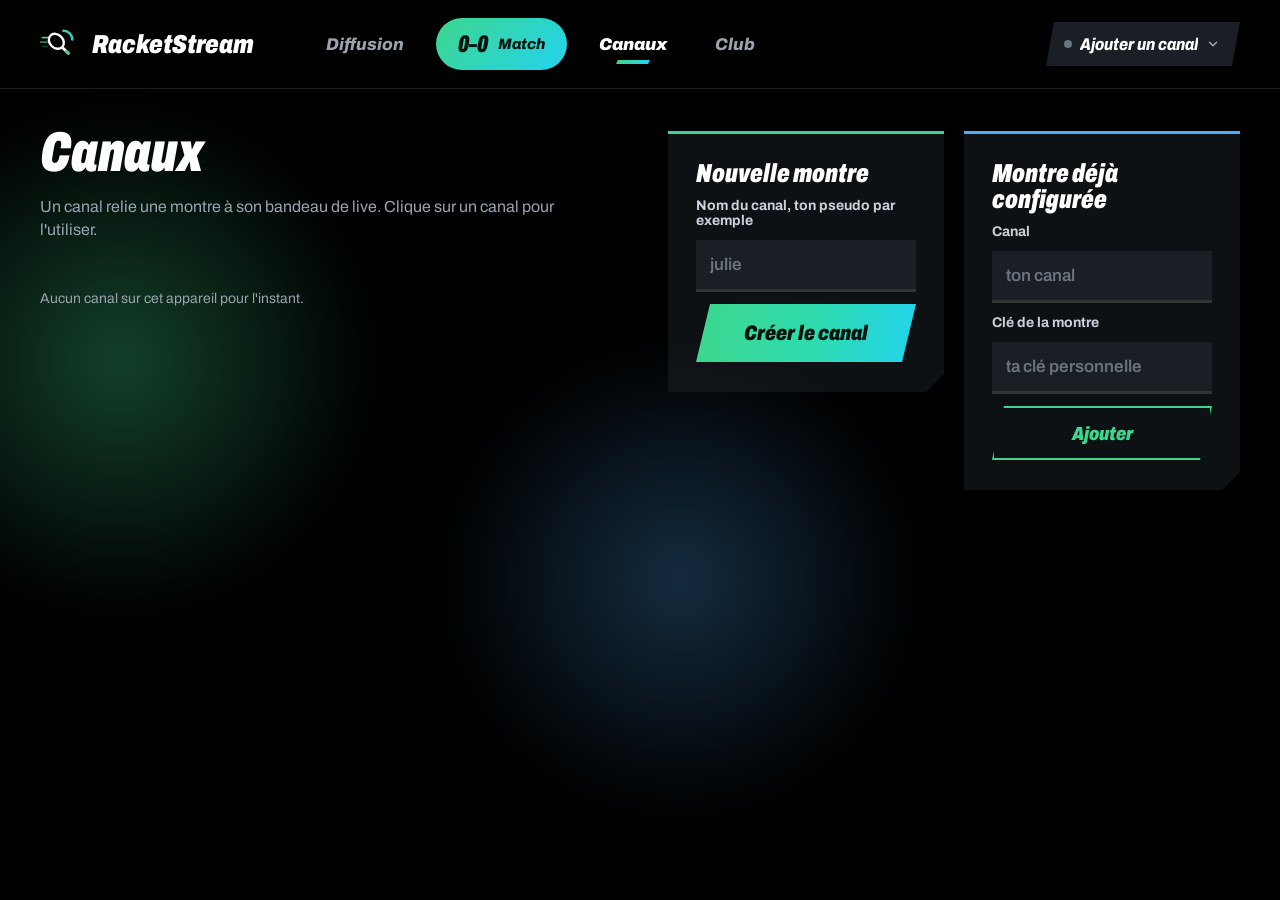
==== commit ce274845: "feat(portal): espace club (onglet Club, terrains, clés, scores en direct) Co-Authored-By: Claude Opu" ====
--- a/portal/index.html
+++ b/portal/index.html
@@ -21,7 +21,7 @@
      l'ordinateur sont regroupées dans la media query en fin de feuille. */
   :root {
     --slx: -22px; --popx0: 22px; --popx1: -4px; --popx2: -14px;
-    --swx: 560%; --dx: 58px; --tiny: -16px; --g0: .45; --g1: .8;
+    --swx: 560%; --dx: calc(29px / .9063); --tiny: -16px; --g0: .45; --g1: .8;
     --cut: polygon(10px 0, 100% 0, calc(100% - 10px) 100%, 0 100%);
   }
   * { box-sizing: border-box; }
@@ -81,12 +81,14 @@
   /* --- barre du bas « score au centre » (téléphone) --- */
   .mnav { position: fixed; z-index: 10; left: max(12px, calc(50% - 268px)); right: max(12px, calc(50% - 268px)); bottom: calc(16px + env(safe-area-inset-bottom)); height: 64px; }
   .mnav .bg { position: absolute; inset: 0; background: rgba(26, 31, 38, 0.96); clip-path: polygon(14px 0, 100% 0, calc(100% - 14px) 100%, 0 100%); }
-  .mnav .row { position: relative; height: 100%; display: grid; grid-template-columns: 1fr 96px 1fr; }
+  /* 4 colonnes égales autour du rond Match (validé sur maquette) : le rond
+     est donc un peu à gauche du centre. */
+  .mnav .row { position: relative; height: 100%; display: grid; grid-template-columns: 1fr 96px 1fr 1fr; }
   .mtab { position: relative; display: flex; flex-direction: column; align-items: center; justify-content: center; gap: 3px; text-decoration: none; color: #9AA3AE; font-size: 13px; font-weight: 800; font-style: italic; transition: color .2s; }
   .mtab:hover { color: #FFFFFF; }
   .mtab[aria-current] { color: #FFFFFF; font-weight: 900; }
   .mtab[aria-current]::after { content: ""; position: absolute; bottom: 7px; left: 50%; width: 32px; height: 4px; margin-left: -16px; transform: skewX(-24deg); background: linear-gradient(100deg, #3DD68C, #22D3EE); }
-  .mmatch { position: absolute; left: 50%; top: -28px; width: 78px; height: 78px; margin-left: -39px; border-radius: 50%; border: 4px solid #000000; display: flex; flex-direction: column; align-items: center; justify-content: center; gap: 2px; text-decoration: none; color: #04140C; background: linear-gradient(135deg, #3DD68C, #22D3EE); transition: transform .3s cubic-bezier(.3, 1.35, .4, 1); }
+  .mmatch { position: absolute; left: calc((100% - 96px) / 3 + 48px); top: -28px; width: 78px; height: 78px; margin-left: -39px; border-radius: 50%; border: 4px solid #000000; display: flex; flex-direction: column; align-items: center; justify-content: center; gap: 2px; text-decoration: none; color: #04140C; background: linear-gradient(135deg, #3DD68C, #22D3EE); transition: transform .3s cubic-bezier(.3, 1.35, .4, 1); }
   .mmatch:hover { color: #04140C; transform: scale(1.06); }
   .mmatch[aria-current] { box-shadow: 0 0 24px rgba(61, 214, 140, 0.55); }
   .ring0 { position: absolute; inset: 0; border-radius: inherit; pointer-events: none; }
@@ -111,7 +113,9 @@
   .blk { position: relative; height: 128px; padding: 0 22px 20px 22px; display: flex; align-items: center; gap: 12px; color: #04140C; background: linear-gradient(105deg, #2FCB7F 0%, #3DD68C 45%, #7BEBB6 100%); clip-path: polygon(0 0, 100% 0, 100% 76%, 0 100%); overflow: hidden; transition: filter .4s; }
   .blk.b { padding: 24px 22px 0 22px; color: #031426; background: linear-gradient(105deg, #2E86E6 0%, #4DABF7 50%, #8ACBFF 100%); clip-path: polygon(0 24%, 100% 0, 100% 100%, 0 100%); }
   body:not(.is-live) .blk { filter: grayscale(.85) brightness(.5); }
-  .stripes { position: absolute; inset: 0; background: repeating-linear-gradient(115deg, rgba(4, 20, 12, 0.07) 0 3px, transparent 3px 29px); animation: drift 1.4s linear infinite; }
+  /* La couche est plus large d'un pas et glisse d'exactement un pas
+     (période des rayures / sin 115°) : la boucle tombe pile, sans saut. */
+  .stripes { position: absolute; top: 0; bottom: 0; right: 0; left: calc(-1 * var(--dx)); background: repeating-linear-gradient(115deg, rgba(4, 20, 12, 0.07) 0 3px, transparent 3px 29px); animation: drift .78s linear infinite; }
   .blk.b .stripes { background: repeating-linear-gradient(115deg, rgba(3, 20, 38, 0.07) 0 3px, transparent 3px 29px); }
   body:not(.is-live) .stripes { animation-play-state: paused; }
   .sweep { position: absolute; top: 0; bottom: 0; left: 0; width: 70px; background: rgba(255, 255, 255, 0.7); transform: translateX(-140%) skewX(-24deg); }
@@ -216,6 +220,15 @@
   .path .st:nth-child(5) i { animation-delay: -1s; }
   .path .fl { flex-grow: 1; height: 3px; background: repeating-linear-gradient(90deg, #3DD68C 0 8px, transparent 8px 12px); background-size: 24px 3px; animation: flow .7s linear infinite; }
   .path .fl.c { background-image: repeating-linear-gradient(90deg, #22D3EE 0 8px, transparent 8px 12px); }
+  /* Invisible (et non caché) tant que le live n'est pas confirmé : le
+     lecteur se charge déjà, l'affichage est immédiat. */
+  .tw { position: absolute; inset: 0; z-index: 2; background: #000; opacity: 0; pointer-events: none; transition: opacity .4s; }
+  .tw.on { opacity: 1; pointer-events: auto; }
+  .tw iframe { display: block; width: 100%; height: 100%; border: 0; }
+  .twnote { margin-top: 12px; font-size: 13px; color: #9AA3AE; line-height: 1.45; }
+  .twlab { margin-top: 8px; font-size: 14px; font-weight: 700; color: #C9D1DA; }
+  .cbtn.wide { min-width: 120px; }
+  .copyrow .ci { width: auto; flex-grow: 1; min-width: 0; }
   .set-sec { padding: 30px 16px 0; display: flex; flex-direction: column; gap: 14px; }
   .pane { display: flex; flex-direction: column; gap: 14px; animation: inUp .4s cubic-bezier(.2, .9, .25, 1) both; }
   .pane p { font-size: 15px; color: #C9D1DA; line-height: 1.5; }
@@ -259,6 +272,35 @@
   .okcard .t svg { flex: none; animation: stamp .35s cubic-bezier(.2, .9, .25, 1.3); }
   .okcard p { font-size: 14px; color: #C9D1DA; line-height: 1.45; }
   .okcard .kbox { padding: 14px; background: #000000; font-size: 15px; font-weight: 700; color: #3DD68C; word-break: break-all; }
+
+  /* ================= CLUB ================= */
+  .clubhead { padding: 24px 16px 0; display: flex; align-items: flex-end; gap: 12px; }
+  .clubhead .cw { flex-grow: 1; min-width: 0; display: flex; flex-direction: column; gap: 6px; }
+  .clubhead .sl { font-size: 13px; font-weight: 800; font-style: italic; color: #4DABF7; letter-spacing: .04em; }
+  .clubhead .cn { font-size: 34px; font-weight: 900; font-style: italic; font-stretch: 68%; line-height: 1; overflow: hidden; text-overflow: ellipsis; white-space: nowrap; }
+  .clubhead .lv { display: flex; align-items: center; gap: 8px; padding-bottom: 4px; font-size: 14px; font-weight: 800; font-style: italic; color: #3DD68C; white-space: nowrap; }
+  .clubhead .lv::before { content: ""; width: 8px; height: 8px; border-radius: 50%; background: currentColor; }
+  .clubhead .lv.off { color: #9AA3AE; }
+  .terrains { padding: 16px 16px 0; display: flex; flex-direction: column; gap: 8px; }
+  .tpanel { display: flex; flex-direction: column; gap: 10px; padding: 4px 0 12px; animation: inUp .4s cubic-bezier(.2, .9, .25, 1) both; }
+  .tpanel .tt { display: none; }
+  .tpanel .dk { display: none; font-size: 14px; font-weight: 700; color: #C9D1DA; }
+  .tpanel .acts { display: flex; gap: 22px; }
+  .codebox .kv.none { font-size: 14px; font-weight: 600; color: #9AA3AE; font-style: italic; letter-spacing: 0; }
+  .linkcyan { align-self: flex-start; min-height: 44px; padding: 0; border: 0; background: transparent; color: #22D3EE; font-size: 14px; font-weight: 800; }
+  .clubkey { padding: 30px 16px 0; display: flex; flex-direction: column; gap: 10px; }
+  .clubkey p { font-size: 14px; color: #9AA3AE; line-height: 1.45; }
+  .addrow { display: flex; flex-direction: column; gap: 12px; }
+  .chanmenu .mh { padding: 6px 14px 4px; font-size: 12px; font-weight: 800; font-style: italic; letter-spacing: .06em; text-transform: uppercase; color: #9AA3AE; }
+  .chanmenu .mh.c { margin-top: 4px; padding-top: 12px; border-top: 1px solid #2A313B; color: #4DABF7; }
+  .chanmenu a + a { margin-top: 0; border-top: 0; }
+  /* Téléphone : une seule colonne, « Ajouter un terrain » avant la clé du club. */
+  @media (max-width: 1023.98px) {
+    #v-club:not([hidden]) { display: flex; flex-direction: column; }
+    #v-club .ccol, #clubOpen:not([hidden]) { display: contents; }
+    #clubKeySec { order: 1; }
+    #tSlot { display: none; }
+  }
   .chanst { padding: 16px 16px 0; }
 
   /* --- animations --- */
@@ -272,7 +314,7 @@
   @keyframes popB { 0% { opacity: 0; transform: translateX(var(--popx0)) scale(.5); } 15% { opacity: 1; transform: translateX(0) scale(1.2); } 30% { transform: scale(1); } 75% { opacity: 1; transform: translateX(var(--popx1)); } 100% { opacity: 0; transform: translateX(var(--popx2)); } }
   @keyframes inL { from { transform: translateX(-105%); } to { transform: none; } }
   @keyframes inR { from { transform: translateX(105%); } to { transform: none; } }
-  @keyframes drift { to { background-position: var(--dx) 0; } }
+  @keyframes drift { from { transform: translateX(0); } to { transform: translateX(var(--dx)); } }
   @keyframes tinA { from { transform: translateY(var(--tiny)) skewX(-18deg) scaleY(1.8); opacity: 0; } to { transform: skewX(-18deg); opacity: 1; } }
   @keyframes tinB { from { transform: translateY(var(--tiny)) skewX(-18deg) scaleY(1.8); opacity: 0; } to { transform: skewX(-18deg); opacity: 1; } }
   @keyframes glow { 0%, 100% { opacity: var(--g0); transform: scale(1); } 50% { opacity: var(--g1); transform: scale(1.08); } }
@@ -308,7 +350,7 @@
 
   /* ================= ORDINATEUR ================= */
   @media (min-width: 1024px) {
-    :root { --slx: -30px; --popx0: 30px; --popx1: -6px; --popx2: -20px; --swx: 900%; --dx: 78px; --tiny: -18px; --g0: .4; --g1: .75; }
+    :root { --slx: -30px; --popx0: 30px; --popx1: -6px; --popx2: -20px; --swx: 900%; --dx: calc(39px / .9063); --tiny: -18px; --g0: .4; --g1: .75; }
     .app { max-width: none; padding-bottom: 0; }
     .glow.g1 { left: -160px; top: 80px; width: 560px; height: 560px; background: radial-gradient(circle, rgba(61, 214, 140, 0.3), transparent 65%); filter: blur(14px); }
     .glow.g2 { left: 420px; right: auto; top: 320px; width: 520px; height: 520px; background: radial-gradient(circle, rgba(77, 171, 247, 0.26), transparent 65%); filter: blur(14px); }
@@ -399,6 +441,21 @@
     .card, .card.c2 { padding: 26px 28px 30px; background: rgba(26, 31, 38, 0.55); border-top: 3px solid #3DD68C; clip-path: polygon(0 0, 100% 0, 100% calc(100% - 18px), calc(100% - 18px) 100%, 0 100%); }
     .card.c2 { border-top-color: #4DABF7; }
     .chanst { grid-column: 1 / -1; padding: 0; }
+    .cards.one { grid-template-columns: minmax(0, 1fr); }
+    .clubhead { padding: 26px 0 0; }
+    .clubhead .cn { font-size: 40px; }
+    .clubhead .lv { font-size: 15px; }
+    .terrains { padding: 18px 0 0; }
+    .clubkey { padding: 26px 0 0; }
+    .tcard { gap: 12px; }
+    .tpanel { padding: 0; gap: 12px; }
+    .tpanel .tt { display: flex; align-items: baseline; gap: 12px; order: -1; }
+    .tpanel .tt h2 { flex-grow: 1; min-width: 0; font-size: 32px; font-weight: 900; font-style: italic; font-stretch: 72%; line-height: 1; overflow: hidden; text-overflow: ellipsis; white-space: nowrap; }
+    .tpanel .dk { display: block; }
+    .tpanel .codebox .k, .tpanel .acts .ren { display: none; }
+    .addrow { flex-direction: row; gap: 6px; }
+    .addrow .ci { width: auto; flex-grow: 1; min-width: 0; }
+    .addrow .cta { flex: none; min-width: 150px; height: 52px; font-size: 18px; clip-path: polygon(12px 0, 100% 0, calc(100% - 12px) 100%, 0 100%); }
   }
 
   @media (prefers-reduced-motion: reduce) {
@@ -428,6 +485,7 @@
     <a href="#diffusion" class="tn" data-tab="diffusion">Diffusion</a>
     <a href="#match" class="tnMatch" data-tab="match" data-score-label><span class="ring0" aria-hidden="true"></span><span class="sc" data-score>0–0</span><span class="lb">Match</span></a>
     <a href="#canaux" class="tn" data-tab="canaux">Canaux</a>
+    <a href="#club" class="tn" data-tab="club">Club</a>
   </nav>
   <div class="chanwrap"><button class="chanpill" id="chanM" aria-haspopup="true" aria-expanded="false"><span class="dot"></span><span class="nm">Ajouter un canal</span><svg width="14" height="14" viewBox="0 0 24 24" fill="none" stroke="#9AA3AE" stroke-width="2.6" stroke-linecap="round" stroke-linejoin="round" aria-hidden="true"><path d="M6 9l6 6 6-6"/></svg></button><div class="chanmenu" role="menu" hidden></div></div>
 </header>
@@ -516,6 +574,7 @@
       <p class="lead pad">Ce que voient tes spectateurs : ta vidéo, avec le score par-dessus.</p>
       <div class="pv-sec">
         <div class="pv" id="screen">
+          <div class="tw" id="tw"></div>
           <div class="pv-in" id="pvIn">
       <svg class="zoom" viewBox="0 0 358 201" preserveAspectRatio="xMidYMid slice" aria-hidden="true" style="position: absolute; inset: 0; width: 100%; height: 100%;">
         <defs>
@@ -567,12 +626,13 @@
             <span aria-hidden="true" class="eqs"><i></i><i></i><i></i><i></i></span>
           </div>
         </div>
+        <p class="twnote" id="twNote" hidden>Ton live Twitch, avec environ 10 s de décalage. Le son est coupé : touche le lecteur pour l'activer.</p>
         <div class="path" aria-label="Chemin du live">
           <span class="st"><i></i>Montre</span>
           <span aria-hidden="true" class="fl"></span>
           <span class="st"><i></i>Serveur</span>
           <span aria-hidden="true" class="fl c"></span>
-          <span class="st"><i></i>Ton live</span>
+          <span class="st"><i></i><span id="dest">Ton live</span></span>
         </div>
       </div>
     </section>
@@ -613,6 +673,11 @@
         <div class="copyrow">
           <div class="codebox"><span class="k">Clé</span><span class="kv" id="keyShown"></span></div>
           <button class="cbtn" id="copyKey"><span>Copier</span></button>
+        </div>
+        <label class="twlab" for="twitch">Chaîne Twitch de ce canal, pour voir le live dans Diffusion</label>
+        <div class="copyrow">
+          <input id="twitch" class="ci" placeholder="ex. marcoleroc74" autocomplete="off" autocapitalize="none" spellcheck="false">
+          <button class="cbtn wide" id="saveTwitch"><span>Enregistrer</span></button>
         </div>
         <button class="linkdanger" id="removeChan">Retirer ce canal de l'appareil</button>
       </section>
@@ -641,6 +706,82 @@
       <p class="status chanst" id="chanStatus" role="status"></p>
     </div>
   </div>
+
+  <!-- ============ CLUB ============ -->
+  <div id="v-club" data-view="club" class="grid c club" hidden>
+    <div class="ccol">
+      <header class="vh col">
+        <h1 class="h1">Club</h1>
+        <p class="lead" id="clubLead"></p>
+      </header>
+      <div id="clubOpen" hidden>
+        <section class="clubhead">
+          <div class="cw">
+            <span class="sl" id="clubSlug"></span>
+            <h2 class="cn" id="clubName"></h2>
+          </div>
+          <span class="lv" id="clubLive"></span>
+        </section>
+        <section class="terrains" id="terrains" aria-label="Terrains du club"></section>
+        <p class="nochans" id="noTerrains">Aucun terrain pour l'instant : ajoute le premier ci-dessous.</p>
+        <section class="clubkey" id="clubKeySec">
+          <h2 class="h2">Clé du club</h2>
+          <p>Elle sert à gérer les terrains, pas à envoyer des points. Garde-la pour ouvrir le club sur un autre appareil.</p>
+          <div class="copyrow">
+            <div class="codebox"><span class="k">Clé</span><span class="kv" id="clubKeyShown"></span></div>
+            <button class="cbtn" id="copyClubKey"><span>Copier</span></button>
+          </div>
+          <button class="linkdanger" id="removeClub">Retirer ce club de l'appareil</button>
+        </section>
+      </div>
+    </div>
+    <div class="cards" id="clubNone">
+      <section class="card">
+        <h2 class="h2">Créer un club</h2>
+        <label for="clubNewName">Nom du club</label>
+        <input id="clubNewName" class="ci" maxlength="48" placeholder="BC Paris 15" autocomplete="off">
+        <label for="clubNewSlug">Identifiant court, utilisé dans les liens</label>
+        <input id="clubNewSlug" class="ci" maxlength="20" placeholder="bcparis" autocomplete="off" autocapitalize="none" spellcheck="false">
+        <label for="clubInvite">Code d'invitation</label>
+        <input id="clubInvite" class="ci" maxlength="64" placeholder="XXXX-XXXX-XXXX" autocomplete="off" autocapitalize="characters" spellcheck="false">
+        <button class="cta m" id="createClub">Créer le club</button>
+        <div class="okcard" id="clubOut" role="status" hidden>
+          <span class="t"><svg width="22" height="22" viewBox="0 0 24 24" fill="none" stroke="#3DD68C" stroke-width="2.8" stroke-linecap="round" stroke-linejoin="round" aria-hidden="true"><path d="M5 12l5 5 9-10"/></svg><span>Club <span id="clubOutName"></span> créé</span></span>
+          <p>Voici la clé du club : elle sert à gérer les terrains depuis un autre appareil. Note-la en lieu sûr, elle n'est affichée en entier qu'une fois.</p>
+          <div class="kbox" id="clubOutKey"></div>
+          <button class="cbtn big" id="copyClubOut"><span>Copier la clé</span></button>
+          <button class="ghost" id="clubContinue">J'ai noté la clé, continuer</button>
+        </div>
+      </section>
+      <section class="card c2">
+        <h2 class="h2">Club existant</h2>
+        <label for="clubSlugIn">Identifiant du club</label>
+        <input id="clubSlugIn" class="ci" maxlength="20" placeholder="bcparis" autocomplete="off" autocapitalize="none" spellcheck="false">
+        <label for="clubKeyIn">Clé du club</label>
+        <input id="clubKeyIn" class="ci" type="password" placeholder="la clé notée à la création" autocomplete="off">
+        <button class="ghost" id="openClub">Ajouter</button>
+      </section>
+      <p class="status chanst" id="clubStatus0" role="status"></p>
+    </div>
+    <div class="cards one" id="clubCards" hidden>
+      <section class="card tcard" id="tSlot" hidden></section>
+      <section class="card c2 addt">
+        <h2 class="h2">Ajouter un terrain</h2>
+        <label for="newTerrain">Nom affiché</label>
+        <div class="addrow">
+          <input id="newTerrain" class="ci" maxlength="24" placeholder="Terrain 1" autocomplete="off">
+          <button class="cta m" id="addTerrain"><span class="mob">Ajouter le terrain</span><span class="desk">Ajouter</span></button>
+        </div>
+        <div class="okcard" id="terrainOut" role="status" hidden>
+          <span class="t"><svg width="22" height="22" viewBox="0 0 24 24" fill="none" stroke="#3DD68C" stroke-width="2.8" stroke-linecap="round" stroke-linejoin="round" aria-hidden="true"><path d="M5 12l5 5 9-10"/></svg><span><span id="terrainOutName"></span> ajouté</span></span>
+          <p>Colle cette clé dans la montre du terrain (Garmin Connect › RacketStream › Réglages). Elle reste mémorisée sur cet appareil.</p>
+          <div class="kbox" id="terrainOutKey"></div>
+          <button class="cbtn big" id="copyTerrainOut"><span>Copier la clé</span></button>
+        </div>
+      </section>
+      <p class="status chanst" id="clubStatus" role="status"></p>
+    </div>
+  </div>
 </main>
 
 <nav class="mnav" aria-label="Navigation">
@@ -649,6 +790,7 @@
     <a href="#diffusion" class="mtab" data-tab="diffusion"><svg width="22" height="22" viewBox="0 0 24 24" fill="none" stroke="currentColor" stroke-width="2" stroke-linecap="round" aria-hidden="true"><circle cx="12" cy="12" r="2"/><path d="M7.8 7.8a6 6 0 0 0 0 8.4M16.2 7.8a6 6 0 0 1 0 8.4M5 5a10 10 0 0 0 0 14M19 5a10 10 0 0 1 0 14"/></svg>Diffusion</a>
     <span></span>
     <a href="#canaux" class="mtab" data-tab="canaux"><svg width="22" height="22" viewBox="0 0 24 24" fill="none" stroke="currentColor" stroke-width="2" stroke-linecap="round" aria-hidden="true"><path d="M4 6h16M4 12h16M4 18h10"/></svg>Canaux</a>
+    <a href="#club" class="mtab" data-tab="club"><svg width="22" height="22" viewBox="0 0 24 24" fill="none" stroke="currentColor" stroke-width="2" stroke-linecap="round" stroke-linejoin="round" aria-hidden="true"><path d="M12 3l8 3v6c0 5-3.5 8-8 9-4.5-1-8-4-8-9V6z"/><path d="M9 12h6M12 9v6"/></svg>Club</a>
   </div>
   <a href="#match" class="mmatch" data-tab="match" data-score-label><span class="ring0" aria-hidden="true"></span><span class="sc" data-score>0–0</span><span class="lb">Match</span></a>
 </nav>
@@ -679,6 +821,8 @@
     if (!Array.isArray(s.channels)) {
       s = s.channel ? { channels: [{ channel: s.channel, key: s.key || "" }], active: s.channel } : { channels: [], active: null };
     }
+    // Club géré depuis cet appareil (phase 10) : { slug, name, key }.
+    if (!s.club || !s.club.slug) s.club = null;
     if (!s.channels.some((c) => c.channel === s.active)) s.active = s.channels.length ? s.channels[0].channel : null;
     return s;
   }
@@ -695,6 +839,8 @@
     channelChanged();
   }
   const mask = (k) => k ? "•••• " + k.slice(-4).toUpperCase() : "pas de clé";
+  // Un terrain de club s'affiche sous son nom (« Terrain 1 »), pas son canal.
+  const chanName = (c) => c.label || c.channel;
 
   function setStatus(id, msg, cls) {
     const s = $(id);
@@ -717,8 +863,8 @@
     return ok;
   }
 
-  // --- navigation (#match, #diffusion, #canaux) ---
-  const TABS = ["match", "diffusion", "canaux"];
+  // --- navigation (#match, #diffusion, #canaux, #club) ---
+  const TABS = ["match", "diffusion", "canaux", "club"];
   function route() {
     let tab = location.hash.slice(1);
     if (!TABS.includes(tab)) tab = active() ? "match" : "canaux";
@@ -728,7 +874,9 @@
       if (a.dataset.tab === tab) a.setAttribute("aria-current", "page"); else a.removeAttribute("aria-current");
     });
     if (tab === "canaux") renderChannels();
+    if (tab === "club") renderClub(true); else closeClubStream();
     if (tab === "diffusion") fitPreview();
+    syncTwitch();
     window.scrollTo(0, 0);
   }
   addEventListener("hashchange", route);
@@ -737,8 +885,8 @@
   function renderHeader() {
     const c = active();
     for (const id of ["chanM", "chanD"]) {
-      $(id).querySelector(".nm").textContent = c ? c.channel : "Ajouter un canal";
-      $(id).setAttribute("aria-label", c ? `Canal ${c.channel}, changer de canal` : "Aucun canal, en ajouter un");
+      $(id).querySelector(".nm").textContent = c ? chanName(c) : "Ajouter un canal";
+      $(id).setAttribute("aria-label", c ? `Canal ${chanName(c)}, changer de canal` : "Aucun canal, en ajouter un");
     }
     closeMenus();
     $("noChan").hidden = !!c;
@@ -753,30 +901,47 @@
   function openMenu(btn) {
     const menu = btn.nextElementSibling;
     menu.textContent = "";
-    store.channels.forEach((c) => {
-      const on = c.channel === store.active;
-      const it = document.createElement("button");
-      it.setAttribute("role", "menuitemradio");
-      it.setAttribute("aria-checked", String(on));
-      it.innerHTML = "<i></i><span></span><em></em>";
-      it.querySelector("span").textContent = c.channel;
-      it.querySelector("em").textContent = on ? "Actif" : "";
-      it.addEventListener("click", () => {
-        closeMenus();
-        if (on) return;
-        store.active = c.channel;
-        saveStore();
-        channelChanged();
-        if (document.body.dataset.view === "canaux") paintChannels();
+    // Avec un club : deux groupes, « Mes montres » puis les terrains du club.
+    const club = store.club;
+    const groups = [{ name: club ? "Mes montres" : "", items: store.channels.filter((c) => !c.club) }];
+    if (club) groups.push({ name: club.name, items: store.channels.filter((c) => c.club === club.slug), c: true });
+    groups.filter((g) => g.items.length).forEach((g, gi) => {
+      if (g.name) {
+        const h = document.createElement("span");
+        h.className = "mh" + (g.c && gi ? " c" : "");
+        h.textContent = g.name;
+        menu.appendChild(h);
+      }
+      g.items.forEach((c) => {
+        const on = c.channel === store.active;
+        const it = document.createElement("button");
+        it.setAttribute("role", "menuitemradio");
+        it.setAttribute("aria-checked", String(on));
+        it.innerHTML = "<i></i><span></span><em></em>";
+        it.querySelector("span").textContent = chanName(c);
+        it.querySelector("em").textContent = on ? "Actif" : "";
+        it.addEventListener("click", () => {
+          closeMenus();
+          if (on) return;
+          store.active = c.channel;
+          saveStore();
+          channelChanged();
+          if (document.body.dataset.view === "canaux") paintChannels();
+          if (document.body.dataset.view === "club") paintClub();
+        });
+        menu.appendChild(it);
       });
-      menu.appendChild(it);
     });
-    const manage = document.createElement("a");
-    manage.href = "#canaux";
-    manage.setAttribute("role", "menuitem");
-    manage.textContent = "Gérer les canaux";
-    manage.addEventListener("click", closeMenus);
-    menu.appendChild(manage);
+    const links = [["#canaux", "Gérer les canaux"]];
+    if (club) links.push(["#club", "Gérer le club"]);
+    for (const [href, txt] of links) {
+      const a = document.createElement("a");
+      a.href = href;
+      a.setAttribute("role", "menuitem");
+      a.textContent = txt;
+      a.addEventListener("click", closeMenus);
+      menu.appendChild(a);
+    }
     menu.hidden = false;
     btn.setAttribute("aria-expanded", "true");
     menu.querySelector("button, a").focus();
@@ -1049,6 +1214,81 @@
   }));
   // L'aperçu est dessiné à 358 px de large (maquette téléphone) puis mis à
   // l'échelle de la place disponible : mêmes proportions partout.
+  // Live Twitch dans l'aperçu (essai) : le lecteur officiel est chargé
+  // seulement sur la page Diffusion, et n'est montré que quand la chaîne est
+  // en ligne ; hors live, l'illustration animée reste affichée.
+  let twFor = null;     // chaîne du lecteur en cours
+  let twLib = null;     // chargement du script Twitch
+  let twPl = null;      // lecteur Twitch
+  let twBad = 0;        // vérifications successives sans image
+  function loadTwitchLib() {
+    if (!twLib) twLib = new Promise((ok, ko) => {
+      const sc = document.createElement("script");
+      sc.src = "https://player.twitch.tv/js/embed/v1.js";
+      sc.onload = ok;
+      sc.onerror = () => { twLib = null; ko(); };
+      document.head.appendChild(sc);
+    });
+    return twLib;
+  }
+  function showTwitch(on) {
+    $("tw").classList.toggle("on", on);
+    $("twNote").hidden = !on;
+    $("dest").textContent = on ? "Twitch" : "Ton live";
+  }
+  // Les événements ONLINE/OFFLINE de Twitch arrivent avec retard (la chaîne
+  // reste « en ligne » un moment après la fin du live, lecteur sur l'écran
+  // « offline ») : on vérifie plutôt que le flux existe vraiment. Deux
+  // vérifications ratées d'affilée (10 s) ramènent l'illustration.
+  function checkTwitch() {
+    if (!twPl) return;
+    let ok = false;
+    try {
+      // Une chaîne hors ligne n'a que la qualité « auto » ; en live, Twitch
+      // propose les qualités du flux (1080p60, 720p…).
+      ok = !twPl.getEnded() && (twPl.getQualities() || []).length > 1;
+    } catch { /* lecteur pas prêt */ }
+    twBad = ok ? 0 : twBad + 1;
+    if (ok) showTwitch(true); else if (twBad >= 2) showTwitch(false);
+  }
+  setInterval(checkTwitch, 5000);
+  async function syncTwitch() {
+    const c = active();
+    const want = document.body.dataset.view === "diffusion" && c && c.twitch ? c.twitch : null;
+    if (want === twFor) return;
+    twFor = want;
+    twPl = null;
+    twBad = 0;
+    $("tw").textContent = "";
+    showTwitch(false);
+    if (!want) return;
+    try { await loadTwitchLib(); } catch { return; /* Twitch injoignable : illustration */ }
+    if (twFor !== want) return;
+    const box = document.createElement("div");
+    box.id = "twp";
+    box.style.cssText = "width:100%;height:100%";
+    $("tw").appendChild(box);
+    const pl = new Twitch.Player("twp", { channel: want, parent: [location.hostname], width: "100%", height: "100%", muted: true, autoplay: true });
+    twPl = pl;
+    pl.addEventListener(Twitch.Player.ONLINE, () => { if (twPl === pl) setTimeout(checkTwitch, 1000); });
+    pl.addEventListener(Twitch.Player.OFFLINE, () => { if (twPl === pl) showTwitch(false); });
+    pl.addEventListener(Twitch.Player.ENDED, () => { if (twPl === pl) showTwitch(false); });
+  }
+  $("saveTwitch").addEventListener("click", () => {
+    const c = active();
+    if (!c) return;
+    // Accepte « marcoleroc74 » comme « https://www.twitch.tv/marcoleroc74 ».
+    const v = $("twitch").value.trim().replace(/^.*twitch\.tv\//i, "").replace(/[/?#].*$/, "").toLowerCase();
+    if (v && !/^[a-z0-9_]{3,25}$/.test(v)) { setStatus("chanStatus", "Nom de chaîne Twitch invalide", "err"); return; }
+    c.twitch = v;
+    saveStore();
+    $("twitch").value = v;
+    label($("saveTwitch"), "Enregistré");
+    $("saveTwitch").classList.add("done");
+    setTimeout(() => { label($("saveTwitch"), "Enregistrer"); $("saveTwitch").classList.remove("done"); }, 1800);
+    setStatus("chanStatus", v ? `Chaîne Twitch « ${v} » enregistrée pour ${c.channel}` : "Chaîne Twitch retirée", "ok");
+  });
+
   function fitPreview() {
     const w = $("screen").clientWidth;
     if (w) $("pvIn").style.setProperty("--s", w / 358);
@@ -1065,16 +1305,18 @@
     } catch { statusCache[ch] = null; }
     paintChannels();
   }
+  // Les terrains de club ont leur page : la page Canaux ne liste que les montres.
+  const watches = () => store.channels.filter((c) => !c.club);
   let fresh = null; // canal tout juste créé ou ajouté : arrive avec un « claquement »
   function renderChannels() {
     paintChannels(true);
-    store.channels.forEach((c) => fetchStatus(c.channel));
+    watches().forEach((c) => fetchStatus(c.channel));
   }
   function paintChannels(anim) {
     const box = $("chans");
     box.textContent = "";
-    $("noChans").hidden = store.channels.length > 0;
-    store.channels.forEach((c, i) => {
+    $("noChans").hidden = watches().length > 0;
+    watches().forEach((c, i) => {
       const on = c.channel === store.active;
       const st = statusCache[c.channel];
       const b = document.createElement("button");
@@ -1095,9 +1337,10 @@
       box.appendChild(b);
     });
     fresh = null;
-    const c = active();
+    // Un terrain de club actif se gère dans la page Club.
+    const c = active() && !active().club ? active() : null;
     $("keyCard").hidden = !c;
-    if (c) $("keyShown").textContent = mask(c.key);
+    if (c) { $("keyShown").textContent = mask(c.key); $("twitch").value = c.twitch || ""; }
   }
   // Un clic affiche la clé en entier et la copie.
   $("copyKey").addEventListener("click", async () => {
@@ -1173,6 +1416,395 @@
   });
   $("copyReg").addEventListener("click", () => copy($("regKey").textContent, $("copyReg"), "Copier la clé"));
 
+  // ================= CLUB =================
+  // Un club possède des terrains ; chaque terrain est un canal avec sa propre
+  // clé (la seule qui envoie des points). La clé du club ne sert qu'à gérer.
+  // POST  /api/clubs                          (code d'invitation) → création
+  // GET   /api/clubs/:slug                    (public)      → terrains + scores
+  // GET   /api/clubs/:slug/auth               (X-Club-Key)  → vérifie la clé
+  // POST  /api/clubs/:slug/terrains           (X-Club-Key)  → nouveau terrain
+  // PATCH /api/clubs/:slug/terrains/:canal    (X-Club-Key)  → renommer
+  // POST  /api/clubs/:slug/terrains/:canal/key (X-Club-Key) → nouvelle clé
+  // GET   /api/clubs/:slug/stream (SSE)                     → scores en direct
+  const clubScores = {};        // canal → dernière ligne de score (null : pas de match)
+  let clubEs = null;
+  let clubJustCreated = false;  // la clé du club reste affichée jusqu'à « continuer »
+  let renaming = null;          // terrain dont le nom est en cours de modification
+  let regen = null;             // { channel, key } : nouvelle clé tout juste créée
+  let freshTerrain = null;      // terrain tout juste ajouté : arrive avec un « claquement »
+  const desk = matchMedia("(min-width: 1024px)");
+  const terrains = () => store.club ? store.channels.filter((c) => c.club === store.club.slug) : [];
+  const clubPath = (...seg) => "/" + [store.club.slug, ...seg].map(encodeURIComponent).join("/");
+
+  async function clubApi(path, opt = {}, key = store.club && store.club.key) {
+    const headers = {};
+    if (opt.body) headers["Content-Type"] = "application/json";
+    if (key) headers["X-Club-Key"] = key;
+    const res = await fetch(`${API}/api/clubs${path}`, { ...opt, headers, cache: "no-store" });
+    let data = null;
+    try { data = await res.json(); } catch { /* corps vide */ }
+    return { status: res.status, data };
+  }
+  function clubError(status, id = "clubStatus") {
+    setStatus(id, status === 401
+      ? "Clé du club refusée : retire le club de l'appareil puis rouvre-le avec la bonne clé"
+      : status === 409 ? "Limite de 16 terrains atteinte" : "Erreur " + status + " : réessaie", "err");
+  }
+
+  // Fusionne la liste du serveur dans les canaux mémorisés : on garde les clés
+  // déjà connues (y compris celle d'un terrain ajouté comme simple montre).
+  function mergeTerrains(list) {
+    const slug = store.club.slug;
+    const ids = new Set(list.map((t) => t.channel));
+    const prev = {};
+    store.channels.forEach((c) => { if (ids.has(c.channel)) prev[c.channel] = c; });
+    const before = store.active;
+    store.channels = store.channels
+      .filter((c) => !ids.has(c.channel) && c.club !== slug)
+      .concat(list.map((t) => ({ ...(prev[t.channel] || {}), channel: t.channel, key: (prev[t.channel] && prev[t.channel].key) || "", club: slug, label: t.label })));
+    if (!store.channels.some((c) => c.channel === store.active)) store.active = store.channels.length ? store.channels[0].channel : null;
+    saveStore();
+    if (store.active !== before) channelChanged(); else renderHeader();
+  }
+
+  async function loadClub() {
+    const slug = store.club.slug;
+    try {
+      const { status, data } = await clubApi(clubPath(), {}, null);
+      if (!store.club || store.club.slug !== slug) return;
+      if (status === 200 && data) {
+        store.club.name = data.name;
+        data.terrains.forEach((t) => { clubScores[t.channel] = t.score; });
+        mergeTerrains(data.terrains);
+        paintClub();
+      } else if (status === 404) setStatus("clubStatus", "Ce club n'existe pas sur le serveur", "err");
+      else setStatus("clubStatus", "Erreur " + status + " : la liste des terrains n'est peut-être pas à jour", "err");
+    } catch {
+      setStatus("clubStatus", "Pas de réseau : la liste des terrains n'est peut-être pas à jour", "err");
+    }
+  }
+
+  // Flux du club : ouvert seulement quand la page Club est affichée.
+  function openClubStream() {
+    closeClubStream();
+    if (!store.club) return;
+    const slug = store.club.slug;
+    clubEs = new EventSource(`${API}/api/clubs/${encodeURIComponent(slug)}/stream`);
+    clubEs.onmessage = (e) => {
+      let m;
+      try { m = JSON.parse(e.data); } catch { return; /* message invalide */ }
+      if (!m || !m.channel || !store.club || store.club.slug !== slug) return;
+      clubScores[m.channel] = m.score;
+      paintTerrainStatus();
+    };
+  }
+  function closeClubStream() { if (clubEs) { clubEs.close(); clubEs = null; } }
+  // Sans point depuis 10 min, un match n'est plus « en cours » : on relit l'heure.
+  setInterval(() => { if (clubEs) paintTerrainStatus(); }, 30000);
+
+  function renderClub(anim) {
+    paintClub(anim);
+    if (store.club && !clubJustCreated) {
+      loadClub();
+      if (!clubEs) openClubStream();
+    }
+  }
+
+  function paintClub(anim) {
+    const club = store.club;
+    const open = !!club && !clubJustCreated;
+    $("clubLead").innerHTML = open
+      ? 'Les terrains de ton club. <span class="mob">Touche</span><span class="desk">Clique sur</span> un terrain pour l’utiliser et voir sa clé et son lien OBS.'
+      : "Un club regroupe plusieurs terrains, chacun avec son bandeau de live.";
+    $("clubOpen").hidden = !open;
+    $("clubNone").hidden = open;
+    $("clubCards").hidden = !open;
+    if (!open) return;
+    $("clubSlug").textContent = "CLUB · " + club.slug;
+    $("clubName").textContent = club.name;
+    $("clubKeyShown").textContent = mask(club.key);
+    const box = $("terrains");
+    box.textContent = "";
+    const list = terrains();
+    $("noTerrains").hidden = list.length > 0;
+    $("newTerrain").placeholder = "Terrain " + (list.length + 1);
+    const cur = active() && active().club === club.slug ? active() : null;
+    list.forEach((c, i) => {
+      const on = c === cur;
+      const b = document.createElement("button");
+      b.className = "chan" + (c.channel === freshTerrain ? " slamIn" : "");
+      b.dataset.channel = c.channel;
+      if (anim) b.style.animationDelay = (i * 0.08) + "s"; else if (c.channel !== freshTerrain) b.style.animation = "none";
+      b.setAttribute("aria-pressed", String(on));
+      b.innerHTML = `<span class="bar"></span><span class="txt"><span class="nm"></span><span class="meta"></span></span><span class="tag"></span>`;
+      b.querySelector(".nm").textContent = chanName(c);
+      b.querySelector(".tag").textContent = on ? "Actif" : "";
+      b.addEventListener("click", () => {
+        if (store.active !== c.channel) {
+          store.active = c.channel;
+          saveStore();
+          channelChanged();
+          renaming = null;
+          regen = null;
+        }
+        paintClub();
+      });
+      box.appendChild(b);
+      // Téléphone : le détail se déplie sous le terrain actif.
+      if (on && !desk.matches) box.appendChild(terrainPanel(c));
+    });
+    freshTerrain = null;
+    // Ordinateur : le détail est une carte dans la colonne de droite.
+    $("tSlot").textContent = "";
+    $("tSlot").hidden = !cur;
+    if (cur && desk.matches) $("tSlot").appendChild(terrainPanel(cur));
+    paintTerrainStatus();
+  }
+  desk.addEventListener("change", () => { if (document.body.dataset.view === "club") paintClub(); });
+
+  function terrainMeta(ch) {
+    const r = clubScores[ch];
+    if (r === undefined) return { live: false, meta: "État inconnu" };
+    return isLive(r) ? { live: true, meta: `En match · ${r.score_me}–${r.score_opp}, set ${r.current_set}` } : { live: false, meta: "Aucun match" };
+  }
+  function paintTerrainStatus() {
+    let n = 0;
+    document.querySelectorAll("#terrains .chan").forEach((b) => {
+      const st = terrainMeta(b.dataset.channel);
+      if (st.live) n++;
+      b.querySelector(".bar").classList.toggle("on", st.live);
+      b.querySelector(".meta").textContent = st.meta;
+    });
+    $("clubLive").textContent = n ? `${n} en match` : "Aucun match";
+    $("clubLive").classList.toggle("off", !n);
+  }
+
+  // Détail du terrain actif : clé de la montre, lien OBS, renommer, nouvelle clé.
+  // La clé n'est connue que de l'appareil qui l'a créée (le serveur n'en garde
+  // qu'une empreinte) : ailleurs, seule une nouvelle clé est possible.
+  function terrainPanel(c) {
+    const p = document.createElement("div");
+    p.className = "tpanel";
+    p.innerHTML = `
+      <div class="tt"><h2></h2><button class="linkcyan" data-act="rename">Renommer</button></div>
+      <div class="copyrow rrow" hidden><input class="ci" maxlength="24" aria-label="Nouveau nom du terrain" autocomplete="off"><button class="cbtn wide" data-act="save"><span>Enregistrer</span></button></div>
+      <span class="dk">Clé de la montre de ce terrain</span>
+      <div class="copyrow"><div class="codebox"><span class="k">Clé montre</span><span class="kv"></span></div><button class="cbtn" data-act="copyKey"><span>Copier</span></button></div>
+      <span class="dk">Lien du bandeau pour OBS</span>
+      <div class="copyrow"><div class="codebox"><span class="k">OBS</span><span class="obs"></span></div><button class="cbtn" data-act="copyObs"><span>Copier</span></button></div>
+      <div class="okcard" role="status" hidden>
+        <span class="t"><svg width="22" height="22" viewBox="0 0 24 24" fill="none" stroke="#3DD68C" stroke-width="2.8" stroke-linecap="round" stroke-linejoin="round" aria-hidden="true"><path d="M5 12l5 5 9-10"/></svg><span>Nouvelle clé</span></span>
+        <p>Colle-la dans la montre du terrain (Garmin Connect › RacketStream › Réglages). L'ancienne clé ne marche plus.</p>
+        <div class="kbox"></div>
+        <button class="cbtn big" data-act="copyNew"><span>Copier la clé</span></button>
+      </div>
+      <div class="acts"><button class="linkcyan ren" data-act="rename">Renommer</button><button class="linkdanger" data-act="newKey"><span class="mob">Nouvelle clé montre</span><span class="desk">Nouvelle clé montre (l'ancienne ne marchera plus)</span></button></div>`;
+    p.querySelector(".tt h2").textContent = chanName(c);
+    const kv = p.querySelector(".kv");
+    kv.textContent = c.key ? mask(c.key) : "pas sur cet appareil";
+    kv.classList.toggle("none", !c.key);
+    p.querySelector('[data-act="copyKey"]').disabled = !c.key;
+    p.querySelector(".obs").textContent = overlayUrl(c.channel).replace(/^https?:\/\//, "");
+    const input = p.querySelector(".rrow input");
+    if (renaming === c.channel) {
+      p.querySelector(".rrow").hidden = false;
+      input.value = chanName(c);
+    }
+    input.addEventListener("keydown", (e) => { if (e.key === "Enter") saveLabel(c, input.value.trim(), p.querySelector('[data-act="save"]')); });
+    if (regen && regen.channel === c.channel) {
+      p.querySelector(".okcard").hidden = false;
+      p.querySelector(".kbox").textContent = regen.key;
+    }
+    p.addEventListener("click", (e) => {
+      const b = e.target.closest("[data-act]");
+      if (!b) return;
+      const act = b.dataset.act;
+      if (act === "copyKey" && c.key) { kv.textContent = c.key; copy(c.key, b, "Copier"); }
+      else if (act === "copyObs") copy(overlayUrl(c.channel), b, "Copier");
+      else if (act === "copyNew" && regen) copy(regen.key, b, "Copier la clé");
+      else if (act === "rename") {
+        renaming = renaming === c.channel ? null : c.channel;
+        paintClub();
+        const i = document.querySelector(".tpanel .rrow:not([hidden]) input");
+        if (i) { i.focus(); i.select(); }
+      }
+      else if (act === "save") saveLabel(c, input.value.trim(), b);
+      else if (act === "newKey") renewKey(c, b);
+    });
+    return p;
+  }
+
+  async function saveLabel(c, label, btn) {
+    if (!label) { setStatus("clubStatus", "Donne un nom au terrain", "err"); return; }
+    setStatus("clubStatus", "");
+    btn.disabled = true;
+    try {
+      const { status } = await clubApi(clubPath("terrains", c.channel), { method: "PATCH", body: JSON.stringify({ label }) });
+      if (status === 200) {
+        c.label = label;
+        saveStore();
+        renaming = null;
+        renderHeader();
+        paintClub();
+        setStatus("clubStatus", "Terrain renommé", "ok");
+      } else clubError(status);
+    } catch {
+      setStatus("clubStatus", "Pas de réseau : réessaie", "err");
+    }
+    btn.disabled = false;
+  }
+
+  async function renewKey(c, btn) {
+    if (!confirm(`Créer une nouvelle clé pour « ${chanName(c)} » ?\n\nL'ancienne clé ne marchera plus : il faudra coller la nouvelle dans la montre du terrain.`)) return;
+    setStatus("clubStatus", "");
+    btn.disabled = true;
+    try {
+      const { status, data } = await clubApi(clubPath("terrains", c.channel, "key"), { method: "POST" });
+      if (status === 200 && data && data.key) {
+        c.key = data.key;
+        saveStore();
+        regen = { channel: c.channel, key: data.key };
+        renaming = null;
+        paintClub();
+      } else clubError(status);
+    } catch {
+      setStatus("clubStatus", "Pas de réseau : réessaie", "err");
+    }
+    btn.disabled = false;
+  }
+
+  $("addTerrain").addEventListener("click", async () => {
+    const label = $("newTerrain").value.trim();
+    if (!label) { setStatus("clubStatus", "Donne un nom au terrain", "err"); return; }
+    const btn = $("addTerrain");
+    btn.disabled = true;
+    setStatus("clubStatus", "");
+    try {
+      const { status, data } = await clubApi(clubPath("terrains"), { method: "POST", body: JSON.stringify({ label }) });
+      if (status === 200 && data && data.key) {
+        store.channels.push({ channel: data.channel, key: data.key, club: store.club.slug, label: data.label });
+        store.active = data.channel;
+        saveStore();
+        channelChanged();
+        $("terrainOutName").textContent = data.label;
+        $("terrainOutKey").textContent = data.key;
+        $("terrainOut").hidden = false;
+        $("newTerrain").value = "";
+        freshTerrain = data.channel;
+        renaming = null;
+        regen = null;
+        paintClub();
+        // Un terrain créé après la connexion n'arrive dans le flux qu'à la reconnexion.
+        openClubStream();
+      } else clubError(status);
+    } catch {
+      setStatus("clubStatus", "Pas de réseau : réessaie", "err");
+    }
+    btn.disabled = false;
+  });
+  $("copyTerrainOut").addEventListener("click", () => copy($("terrainOutKey").textContent, $("copyTerrainOut"), "Copier la clé"));
+
+  // Identifiant du club : minuscules, chiffres et tirets (comme dans les liens).
+  for (const id of ["clubNewSlug", "clubSlugIn"]) {
+    $(id).addEventListener("input", (e) => {
+      const v = e.target.value;
+      const clean = v.toLowerCase().replace(/[^a-z0-9-]/g, "");
+      if (v !== clean) e.target.value = clean;
+    });
+  }
+
+  $("createClub").addEventListener("click", async () => {
+    const name = $("clubNewName").value.trim();
+    const slug = $("clubNewSlug").value.trim();
+    const invite = $("clubInvite").value.trim();
+    if (!name || !slug || !invite) { setStatus("clubStatus0", "Nom, identifiant et code d'invitation requis", "err"); return; }
+    sending($("createClub"), true, "Création…");
+    setStatus("clubStatus0", "");
+    try {
+      const { status, data } = await clubApi("", { method: "POST", body: JSON.stringify({ slug, name, invite }) }, null);
+      if (status === 200 && data && data.clubKey) {
+        // Mémorisé tout de suite : la clé n'est pas perdue si on quitte la page.
+        store.club = { slug: data.slug, name, key: data.clubKey };
+        saveStore();
+        clubJustCreated = true;
+        $("clubOutName").textContent = name;
+        $("clubOutKey").textContent = data.clubKey;
+        $("clubOut").hidden = false;
+        $("clubOut").scrollIntoView({ behavior: "smooth", block: "center" });
+        for (const id of ["clubNewName", "clubNewSlug", "clubInvite"]) $(id).value = "";
+        renderHeader();
+      } else if (status === 403) {
+        setStatus("clubStatus0", "Code d'invitation inconnu ou déjà utilisé", "err");
+      } else if (status === 409) {
+        setStatus("clubStatus0", "Cet identifiant est déjà pris : choisis-en un autre", "err");
+      } else if (status === 400 && data && data.error === "slug") {
+        setStatus("clubStatus0", "Identifiant : 2 à 20 caractères, lettres minuscules, chiffres ou tirets (pas au début ni à la fin)", "err");
+      } else {
+        setStatus("clubStatus0", "Erreur " + status + " : réessaie", "err");
+      }
+    } catch {
+      setStatus("clubStatus0", "Pas de réseau : réessaie", "err");
+    }
+    sending($("createClub"), false, "Créer le club");
+  });
+  $("copyClubOut").addEventListener("click", () => copy($("clubOutKey").textContent, $("copyClubOut"), "Copier la clé"));
+  $("clubContinue").addEventListener("click", () => {
+    clubJustCreated = false;
+    $("clubOut").hidden = true;
+    renderClub(true);
+  });
+
+  $("openClub").addEventListener("click", async () => {
+    const slug = $("clubSlugIn").value.trim();
+    const key = $("clubKeyIn").value.trim();
+    if (!slug || !key) { setStatus("clubStatus0", "Identifiant et clé du club requis", "err"); return; }
+    const btn = $("openClub");
+    btn.disabled = true;
+    setStatus("clubStatus0", "");
+    try {
+      const { status, data } = await clubApi("/" + encodeURIComponent(slug) + "/auth", {}, key);
+      if (status === 200 && data) {
+        store.club = { slug, name: data.name, key };
+        saveStore();
+        $("clubSlugIn").value = "";
+        $("clubKeyIn").value = "";
+        renderHeader();
+        renderClub(true);
+        setStatus("clubStatus", `Club « ${data.name} » ajouté`, "ok");
+      } else if (status === 401) {
+        setStatus("clubStatus0", "Identifiant ou clé du club incorrect", "err");
+      } else {
+        setStatus("clubStatus0", "Erreur " + status + " : réessaie", "err");
+      }
+    } catch {
+      setStatus("clubStatus0", "Pas de réseau : réessaie", "err");
+    }
+    btn.disabled = false;
+  });
+
+  // Un clic affiche la clé du club en entier et la copie.
+  $("copyClubKey").addEventListener("click", () => {
+    if (!store.club) return;
+    $("clubKeyShown").textContent = store.club.key;
+    copy(store.club.key, $("copyClubKey"), "Copier");
+  });
+  $("removeClub").addEventListener("click", () => {
+    const club = store.club;
+    if (!club) return;
+    if (!confirm(`Retirer le club « ${club.name} » de cet appareil ?\n\nLe club et ses terrains ne sont pas supprimés, mais leurs clés ne seront plus mémorisées ici : note la clé du club avant si tu n'en as pas de copie.`)) return;
+    closeClubStream();
+    store.channels = store.channels.filter((c) => c.club !== club.slug);
+    store.club = null;
+    store.active = store.channels.length ? store.channels[0].channel : null;
+    saveStore();
+    renaming = null;
+    regen = null;
+    $("terrainOut").hidden = true;
+    channelChanged();
+    paintClub();
+    setStatus("clubStatus0", "Club retiré de cet appareil", "ok");
+  });
+
   // --- changement de canal actif : tout se recharge ---
   function channelChanged() {
     renderHeader();
@@ -1180,6 +1812,7 @@
     setStatus("status", "");
     loadNames();
     connectLive();
+    syncTwitch();
   }
 
   channelChanged();
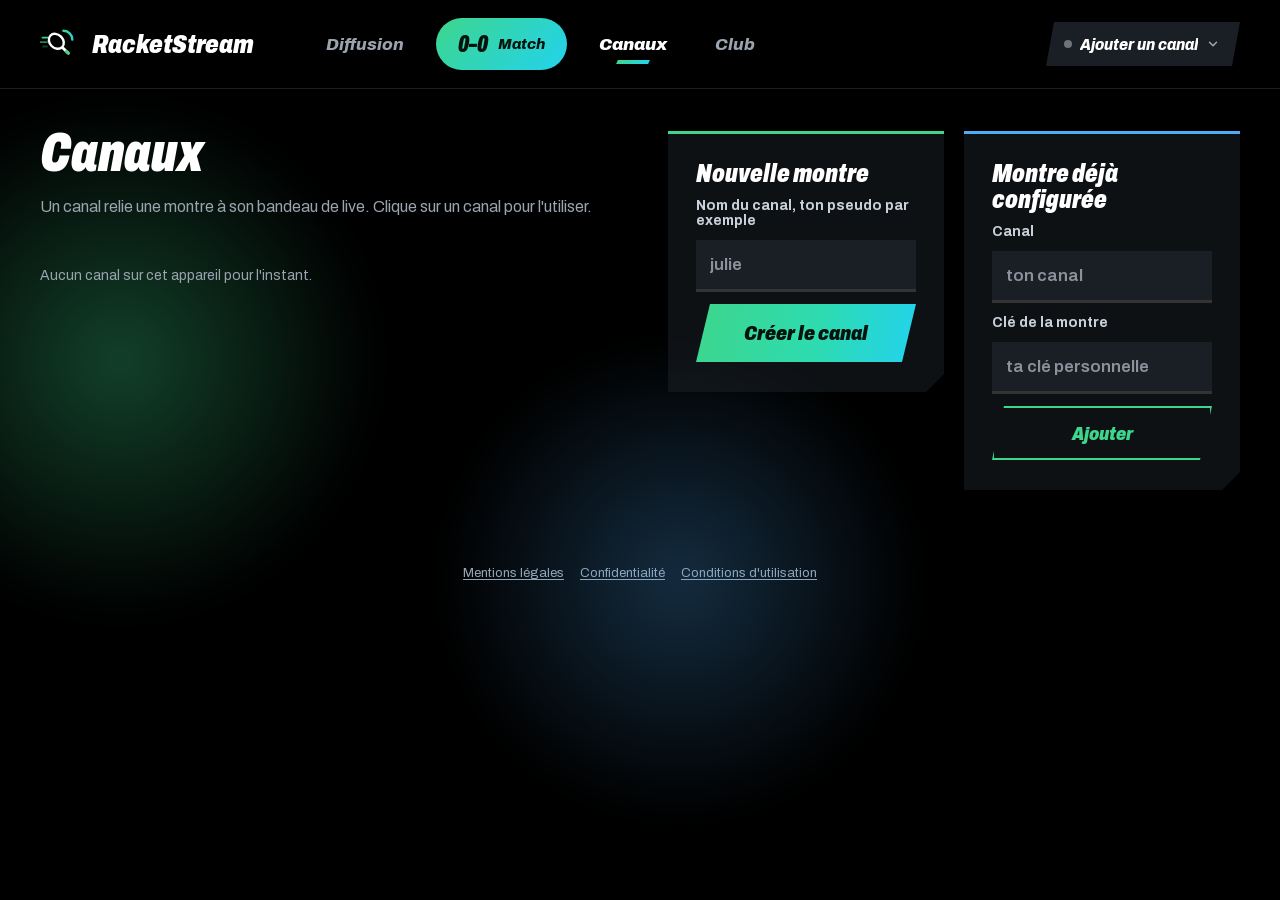
==== commit 18d4d01f: "feat(portal): pages légales, police auto-hébergée, accord Twitch et purge RGPD - mentions légales, p" ====
--- a/portal/index.html
+++ b/portal/index.html
@@ -12,9 +12,7 @@
 <link rel="manifest" href="manifest.webmanifest">
 <link rel="icon" href="icons/favicon.svg" type="image/svg+xml">
 <link rel="apple-touch-icon" href="icons/apple-touch-icon.png">
-<link rel="preconnect" href="https://fonts.googleapis.com">
-<link rel="preconnect" href="https://fonts.gstatic.com" crossorigin>
-<link href="https://fonts.googleapis.com/css2?family=Archivo:ital,wdth,wght@0,62..125,400..900;1,62..125,400..900&display=swap" rel="stylesheet">
+<link href="fonts/archivo.css" rel="stylesheet">
 <style>
   /* Design « version sportive » : reprise à l'identique des maquettes du
      canevas (téléphone 390 px, ordinateur ≥ 1024 px). Les valeurs propres à
@@ -70,6 +68,7 @@
   .chanmenu button em { font-size: 13px; font-weight: 900; color: #3DD68C; font-stretch: 100%; }
   .chanmenu a { margin-top: 4px; border-top: 1px solid #2A313B; clip-path: none; font-size: 15px; font-weight: 800; font-stretch: 90%; color: #22D3EE; }
   .chanmenu a:hover { color: #22D3EE; }
+  .sr-only { position: absolute; width: 1px; height: 1px; padding: 0; margin: -1px; overflow: hidden; clip: rect(0 0 0 0); white-space: nowrap; border: 0; }
   .vh { display: flex; align-items: center; gap: 10px; padding: calc(18px + env(safe-area-inset-top)) 16px 10px; }
   .vh.col { flex-direction: column; align-items: stretch; gap: 6px; padding-bottom: 0; }
   .h1 { font-size: 40px; font-weight: 900; font-style: italic; font-stretch: 68%; line-height: 1; }
@@ -156,7 +155,7 @@
   .flabel i.b { background: #4DABF7; }
   .pi { width: 100%; height: 54px; border: 0; border-radius: 0; border-bottom: 3px solid #3DD68C; background: #1A1F26; color: #FFFFFF; padding: 0 16px; font-size: 19px; font-weight: 800; font-style: italic; font-stretch: 80%; text-transform: uppercase; letter-spacing: .02em; clip-path: polygon(0 0, 100% 0, calc(100% - 12px) 100%, 0 100%); transition: background .2s, padding-left .25s; }
   .pi.b { border-bottom-color: #4DABF7; }
-  .pi::placeholder { color: #6B737D; text-transform: none; font-weight: 600; }
+  .pi::placeholder { color: #8A929C; text-transform: none; font-weight: 600; }
   .pi:focus { outline: none; background: #222933; padding-left: 22px; }
   .pi.dbl:not(.b) { animation: inL .55s cubic-bezier(.2, .9, .25, 1) both; }
   .pi.dbl.b { animation: inR .55s .08s cubic-bezier(.2, .9, .25, 1) both; }
@@ -226,6 +225,8 @@
   .tw.on { opacity: 1; pointer-events: auto; }
   .tw iframe { display: block; width: 100%; height: 100%; border: 0; }
   .twnote { margin-top: 12px; font-size: 13px; color: #9AA3AE; line-height: 1.45; }
+  .twconsent { margin: 0; font-size: 13px; line-height: 1.45; color: #9AA3AE; }
+  .twconsent a { color: #C9D1DA; }
   .twlab { margin-top: 8px; font-size: 14px; font-weight: 700; color: #C9D1DA; }
   .cbtn.wide { min-width: 120px; }
   .copyrow .ci { width: auto; flex-grow: 1; min-width: 0; }
@@ -265,7 +266,7 @@
   .card h2 { line-height: 1; }
   .card label { font-size: 14px; font-weight: 700; color: #C9D1DA; }
   .ci { width: 100%; height: 52px; border: 0; border-radius: 0; border-bottom: 3px solid #333333; background: #1A1F26; color: #FFFFFF; padding: 0 14px; font-size: 17px; font-weight: 700; }
-  .ci::placeholder { color: #6B737D; font-weight: 600; }
+  .ci::placeholder { color: #8A929C; font-weight: 600; }
   .ci:focus { outline: none; background: #222933; border-bottom-color: #22D3EE; }
   .okcard { position: relative; display: flex; flex-direction: column; gap: 12px; padding: 18px 16px 20px; background: #0F2A1D; clip-path: polygon(0 0, 100% 0, 100% calc(100% - 16px), calc(100% - 16px) 100%, 0 100%); animation: inUp .4s cubic-bezier(.2, .9, .25, 1) both; }
   .okcard .t { display: flex; align-items: center; gap: 8px; font-size: 22px; font-weight: 900; font-style: italic; font-stretch: 75%; color: #3DD68C; }
@@ -286,6 +287,23 @@
   .tpanel .tt { display: none; }
   .tpanel .dk { display: none; font-size: 14px; font-weight: 700; color: #C9D1DA; }
   .tpanel .acts { display: flex; gap: 22px; }
+  .scorer { display: flex; flex-direction: column; gap: 10px; margin-top: 6px; padding-top: 14px; border-top: 1px solid #1A1F26; }
+  .scorer .qh { font-size: 18px; font-weight: 900; font-style: italic; font-stretch: 78%; color: #FFFFFF; }
+  .scorer p { font-size: 14px; color: #9AA3AE; line-height: 1.45; }
+  .scorer a.cta { display: flex; align-items: center; justify-content: center; height: 56px; font-size: 20px; text-decoration: none; }
+  .ghostbtn { height: 52px; border: 2px solid #3DD68C; background: transparent; color: #3DD68C; font-size: 16px; font-weight: 900; font-style: italic; clip-path: polygon(10px 0, 100% 0, calc(100% - 10px) 100%, 0 100%); }
+  .ghostbtn[aria-expanded="true"] { background: #0F2A1D; }
+  .qrwrap { display: flex; flex-direction: column; gap: 10px; animation: inUp .35s cubic-bezier(.2, .9, .25, 1) both; }
+  .qrcard { display: flex; flex-direction: column; align-items: center; gap: 4px; padding: 22px 18px 20px; background: #FFFFFF; color: #04140C; text-align: center; clip-path: polygon(0 0, 100% 0, 100% calc(100% - 16px), calc(100% - 16px) 100%, 0 100%); }
+  .qrcard .qc { font-size: 14px; font-weight: 900; font-style: italic; letter-spacing: .04em; color: #2E86E6; text-transform: uppercase; }
+  .qrcard .qt { font-size: 34px; font-weight: 900; font-style: italic; font-stretch: 70%; line-height: 1; }
+  .qrcard .qimg { width: min(240px, 70vw); aspect-ratio: 1; margin: 10px 0 6px; }
+  .qrcard .qimg svg { display: block; width: 100%; height: 100%; }
+  .qrcard b { font-size: 18px; font-weight: 900; font-style: italic; }
+  .qrcard small { font-size: 13px; color: #4A535E; }
+  .qacts { display: grid; grid-template-columns: 1fr 1fr; gap: 8px; }
+  .qacts .cbtn { width: 100%; }
+  .qwarn { font-size: 13px; color: #FF8A84; line-height: 1.45; }
   .codebox .kv.none { font-size: 14px; font-weight: 600; color: #9AA3AE; font-style: italic; letter-spacing: 0; }
   .linkcyan { align-self: flex-start; min-height: 44px; padding: 0; border: 0; background: transparent; color: #22D3EE; font-size: 14px; font-weight: 800; }
   .clubkey { padding: 30px 16px 0; display: flex; flex-direction: column; gap: 10px; }
@@ -464,6 +482,9 @@
     .mmatch, .mmatch:hover, .tnMatch, .tnMatch:hover { transition: none; transform: none; }
     .chan, .cta { transition: none; }
   }
+  .legalnav { display: flex; flex-wrap: wrap; justify-content: center; gap: 6px 16px; padding: 28px 16px 8px; font-size: 13px; }
+  .legalnav a { color: #9AA3AE; text-underline-offset: 2px; }
+  .legalnav a:hover { color: #FFFFFF; }
 </style>
 </head>
 <body data-view="match">
@@ -493,6 +514,7 @@
 <main>
   <!-- ============ MATCH ============ -->
   <div id="v-match" data-view="match" class="grid m" hidden>
+    <h1 class="sr-only">Match en direct</h1>
     <section class="live-sec" aria-label="Score en direct" aria-live="polite">
       <div class="lhead">
         <span class="badge"><span class="d"></span><span id="liveBadge">Pas de match</span></span>
@@ -530,7 +552,7 @@
 
     <section class="next">
       <div class="nochan" id="noChan" hidden>
-        <h3 class="h2">Aucun canal sur cet appareil</h3>
+        <h2 class="h2">Aucun canal sur cet appareil</h2>
         <p>Un canal relie ta montre au bandeau du live. Crée-le ou ajoute celui que tu as déjà.</p>
         <a class="ghost" href="#canaux">Configurer un canal</a>
       </div>
@@ -679,6 +701,7 @@
           <input id="twitch" class="ci" placeholder="ex. marcoleroc74" autocomplete="off" autocapitalize="none" spellcheck="false">
           <button class="cbtn wide" id="saveTwitch"><span>Enregistrer</span></button>
         </div>
+        <p class="twconsent" id="twConsent">En enregistrant une chaîne, tu acceptes que le lecteur de Twitch (Twitch Interactive, États-Unis) soit chargé sur la page Diffusion de cet appareil : Twitch peut alors déposer ses propres cookies. Vide le champ et enregistre pour retirer ton accord. <a href="confidentialite.html#twitch">En savoir plus</a></p>
         <button class="linkdanger" id="removeChan">Retirer ce canal de l'appareil</button>
       </section>
     </div>
@@ -724,6 +747,15 @@
         </section>
         <section class="terrains" id="terrains" aria-label="Terrains du club"></section>
         <p class="nochans" id="noTerrains">Aucun terrain pour l'instant : ajoute le premier ci-dessous.</p>
+        <section class="clubkey">
+          <h2 class="h2">Page publique</h2>
+          <p>Tous les matchs du club en direct, à afficher sur la TV de la salle ou à partager. Sans clé : elle ne permet que de regarder.</p>
+          <div class="copyrow">
+            <div class="codebox"><span class="k">Lien</span><span class="kv" id="clubPubUrl"></span></div>
+            <button class="cbtn" id="copyClubPub"><span>Copier</span></button>
+          </div>
+          <a class="linkcyan" id="openClubPub" target="_blank" rel="noopener" style="display:flex;align-items:center;text-decoration:none;">Ouvrir la page publique ›</a>
+        </section>
         <section class="clubkey" id="clubKeySec">
           <h2 class="h2">Clé du club</h2>
           <p>Elle sert à gérer les terrains, pas à envoyer des points. Garde-la pour ouvrir le club sur un autre appareil.</p>
@@ -782,6 +814,7 @@
       <p class="status chanst" id="clubStatus" role="status"></p>
     </div>
   </div>
+  <nav class="legalnav" aria-label="Informations légales"><a href="mentions-legales.html">Mentions légales</a><a href="confidentialite.html">Confidentialité</a><a href="cgu.html">Conditions d'utilisation</a></nav>
 </main>
 
 <nav class="mnav" aria-label="Navigation">
@@ -1047,14 +1080,19 @@
   let hist = [];             // "a" | "b", du plus ancien au plus récent
   let lastWin = null;
   let ka = 0, kb = 0;
-  const isLive = (r) => !!r && r.status === "active" && Date.now() - r.updated_at <= STALE_MS;
+  // Règle commune (pickScore, overlay, renderer, page club) : « en cours » =
+  // active ou set_result (entre deux sets), frais ; score final visible 5 min.
+  const FINISHED_MS = 300 * 1000;
+  const isLive = (r) => !!r && (r.status === "active" || r.status === "set_result") && Date.now() - r.updated_at <= STALE_MS;
+  const isFinal = (r) => !!r && r.status === "match_finished" && Date.now() - r.updated_at <= FINISHED_MS;
+  let finalShown = false;
   function ago(ms) {
     const s = Math.max(0, Math.round((Date.now() - ms) / 1000));
     if (s < 60) return `il y a ${s} s`;
     return `il y a ${Math.round(s / 60)} min`;
   }
   function onRow(r) {
-    if (r && isLive(r)) {
+    if (isLive(r) || isFinal(r)) {
       const p = seen && seen.id === r.match_id ? seen : null;
       let w = null;
       if (p) {
@@ -1086,14 +1124,15 @@
   }
   function renderLive() {
     const live = isLive(lastRow);
-    const r = live ? lastRow : null;
+    finalShown = isFinal(lastRow);
+    const r = live || finalShown ? lastRow : null;
     document.body.classList.toggle("is-live", live);
     const n1 = names ? teamName(names.name1, names.name1b) || "Équipe 1" : "Équipe 1";
     const n2 = names ? teamName(names.name2, names.name2b) || "Équipe 2" : "Équipe 2";
     const a = r ? r.score_me : 0;
     const b = r ? r.score_opp : 0;
-    $("liveBadge").textContent = live ? "En direct" : "Pas de match";
-    $("liveOff").hidden = live;
+    $("liveBadge").textContent = live ? "En direct" : finalShown ? "Terminé" : "Pas de match";
+    $("liveOff").hidden = live || finalShown;
     $("ln1").textContent = n1;
     $("ln2").textContent = n2;
     $("lp1").textContent = a;
@@ -1171,7 +1210,7 @@
     pollScore();
   }
   setInterval(pollScore, 15000);
-  setInterval(() => { if (lastRow) $("lago").textContent = ago(lastRow.updated_at); if (!isLive(lastRow) && document.body.classList.contains("is-live")) renderLive(); }, 1000);
+  setInterval(() => { if (lastRow) $("lago").textContent = ago(lastRow.updated_at); if (isLive(lastRow) !== document.body.classList.contains("is-live") || isFinal(lastRow) !== finalShown) renderLive(); }, 1000);
   document.addEventListener("visibilitychange", () => { if (!document.hidden) pollScore(); });
 
   // --- installation comme une app ---
@@ -1254,7 +1293,9 @@
   setInterval(checkTwitch, 5000);
   async function syncTwitch() {
     const c = active();
-    const want = document.body.dataset.view === "diffusion" && c && c.twitch ? c.twitch : null;
+    // Lecteur tiers (cookies Twitch) : chargé seulement après l'accord donné en
+    // enregistrant la chaîne (twOk), retiré quand la chaîne est vidée.
+    const want = document.body.dataset.view === "diffusion" && c && c.twitch && c.twOk ? c.twitch : null;
     if (want === twFor) return;
     twFor = want;
     twPl = null;
@@ -1281,6 +1322,7 @@
     const v = $("twitch").value.trim().replace(/^.*twitch\.tv\//i, "").replace(/[/?#].*$/, "").toLowerCase();
     if (v && !/^[a-z0-9_]{3,25}$/.test(v)) { setStatus("chanStatus", "Nom de chaîne Twitch invalide", "err"); return; }
     c.twitch = v;
+    c.twOk = !!v;
     saveStore();
     $("twitch").value = v;
     label($("saveTwitch"), "Enregistré");
@@ -1430,6 +1472,7 @@
   let clubEs = null;
   let clubJustCreated = false;  // la clé du club reste affichée jusqu'à « continuer »
   let renaming = null;          // terrain dont le nom est en cours de modification
+  let qrOpen = null;            // terrain dont le QR scoreur est affiché
   let regen = null;             // { channel, key } : nouvelle clé tout juste créée
   let freshTerrain = null;      // terrain tout juste ajouté : arrive avec un « claquement »
   const desk = matchMedia("(min-width: 1024px)");
@@ -1521,6 +1564,9 @@
     $("clubCards").hidden = !open;
     if (!open) return;
     $("clubSlug").textContent = "CLUB · " + club.slug;
+    const pub = clubPubUrl(club.slug);
+    $("clubPubUrl").textContent = pub.replace(/^https?:\/\//, "");
+    $("openClubPub").href = pub;
     $("clubName").textContent = club.name;
     $("clubKeyShown").textContent = mask(club.key);
     const box = $("terrains");
@@ -1565,7 +1611,8 @@
   function terrainMeta(ch) {
     const r = clubScores[ch];
     if (r === undefined) return { live: false, meta: "État inconnu" };
-    return isLive(r) ? { live: true, meta: `En match · ${r.score_me}–${r.score_opp}, set ${r.current_set}` } : { live: false, meta: "Aucun match" };
+    if (isLive(r)) return { live: true, meta: `En match · ${r.score_me}–${r.score_opp}, set ${r.current_set}` };
+    return isFinal(r) ? { live: false, meta: `Terminé · ${r.sets_me}–${r.sets_opp} en sets` } : { live: false, meta: "Aucun match" };
   }
   function paintTerrainStatus() {
     let n = 0;
@@ -1592,6 +1639,20 @@
       <div class="copyrow"><div class="codebox"><span class="k">Clé montre</span><span class="kv"></span></div><button class="cbtn" data-act="copyKey"><span>Copier</span></button></div>
       <span class="dk">Lien du bandeau pour OBS</span>
       <div class="copyrow"><div class="codebox"><span class="k">OBS</span><span class="obs"></span></div><button class="cbtn" data-act="copyObs"><span>Copier</span></button></div>
+      <div class="scorer">
+        <span class="qh">Marquer sans montre</span>
+        <p class="qnokey" hidden>La clé de ce terrain n'est pas sur cet appareil : crée une nouvelle clé (en bas) pour obtenir le scoreur et son QR code.</p>
+        <div class="qok">
+          <p>Un téléphone au bord du terrain remplace la montre : on touche l'équipe qui marque.</p>
+        </div>
+        <a class="cta qopen" target="_blank" rel="noopener">Ouvrir le scoreur ici</a>
+        <button class="ghostbtn" data-act="qr" aria-expanded="false">QR code à coller au poteau</button>
+        <div class="qrwrap" hidden>
+          <div class="qrcard"><span class="qc"></span><span class="qt"></span><div class="qimg" role="img" aria-label="QR code du scoreur"></div><b>Scanne pour marquer les points</b><small>Pas d'appli à installer : ça s'ouvre dans le navigateur.</small></div>
+          <div class="qacts"><button class="cbtn" data-act="print"><span>Imprimer</span></button><button class="cbtn" data-act="share"><span>Partager le lien</span></button></div>
+          <p class="qwarn">Ce QR contient la clé du terrain : ne le donne qu'aux personnes qui marquent. S'il circule trop, crée une nouvelle clé : l'ancien QR ne marchera plus.</p>
+        </div>
+      </div>
       <div class="okcard" role="status" hidden>
         <span class="t"><svg width="22" height="22" viewBox="0 0 24 24" fill="none" stroke="#3DD68C" stroke-width="2.8" stroke-linecap="round" stroke-linejoin="round" aria-hidden="true"><path d="M5 12l5 5 9-10"/></svg><span>Nouvelle clé</span></span>
         <p>Colle-la dans la montre du terrain (Garmin Connect › RacketStream › Réglages). L'ancienne clé ne marche plus.</p>
@@ -1609,6 +1670,13 @@
     if (renaming === c.channel) {
       p.querySelector(".rrow").hidden = false;
       input.value = chanName(c);
+    }
+    p.querySelector(".qnokey").hidden = !!c.key;
+    p.querySelector(".qok").hidden = !c.key;
+    for (const sel of [".qopen", '[data-act="qr"]']) p.querySelector(sel).hidden = !c.key;
+    if (c.key) {
+      p.querySelector(".qopen").href = scorerUrl(c);
+      if (qrOpen === c.channel) showQr(c, p);
     }
     input.addEventListener("keydown", (e) => { if (e.key === "Enter") saveLabel(c, input.value.trim(), p.querySelector('[data-act="save"]')); });
     if (regen && regen.channel === c.channel) {
@@ -1630,8 +1698,69 @@
       }
       else if (act === "save") saveLabel(c, input.value.trim(), b);
       else if (act === "newKey") renewKey(c, b);
+      else if (act === "qr") { qrOpen = qrOpen === c.channel ? null : c.channel; paintClub(); }
+      else if (act === "print") printQr(c, p);
+      else if (act === "share") shareScorer(c, b);
     });
     return p;
+  }
+
+  // --- scoreur sans montre : lien et QR du terrain ---
+  // La clé voyage dans le fragment (#) : jamais envoyée au serveur de pages.
+  const scorerUrl = (c) => new URL("scoreur.html", location.href).href.split("#")[0] +
+    "#c=" + encodeURIComponent(c.channel) + "&k=" + encodeURIComponent(c.key);
+  let qrLib = null;
+  function loadQrLib() {
+    qrLib = qrLib || new Promise((ok, ko) => {
+      const s = document.createElement("script");
+      s.src = "vendor/qrcode.js";
+      s.onload = () => ok(window.qrcode);
+      s.onerror = () => { qrLib = null; ko(new Error("qr")); };
+      document.head.appendChild(s);
+    });
+    return qrLib;
+  }
+  async function qrSvg(text) {
+    const qrcode = await loadQrLib();
+    const q = qrcode(0, "M");
+    q.addData(text);
+    q.make();
+    return q.createSvgTag({ cellSize: 4, margin: 2, scalable: true });
+  }
+  async function showQr(c, p) {
+    p.querySelector(".qrwrap").hidden = false;
+    p.querySelector('[data-act="qr"]').setAttribute("aria-expanded", "true");
+    p.querySelector(".qc").textContent = store.club ? store.club.name : "";
+    p.querySelector(".qt").textContent = chanName(c);
+    try { p.querySelector(".qimg").innerHTML = await qrSvg(scorerUrl(c)); }
+    catch { p.querySelector(".qimg").textContent = "QR indisponible (pas de réseau) : utilise « Partager le lien »."; }
+  }
+  // Impression : la carte seule, en noir sur blanc, sur une page vierge.
+  function printQr(c, p) {
+    const w = window.open("", "_blank");
+    if (!w) { setStatus("clubStatus", "Autorise les fenêtres pour imprimer", "err"); return; }
+    const esc = (t) => String(t).replace(/[&<>"]/g, (ch) => ({ "&": "&amp;", "<": "&lt;", ">": "&gt;", '"': "&quot;" })[ch]);
+    w.document.write(`<!doctype html><meta charset="utf-8"><title>${esc(chanName(c))} — QR scoreur</title>
+<style>body{margin:0;font-family:Archivo,Helvetica,Arial,sans-serif;display:flex;justify-content:center;padding:40px 20px;color:#000}
+.c{display:flex;flex-direction:column;align-items:center;gap:8px;text-align:center;border:3px solid #000;padding:36px 40px;max-width:420px}
+.k{font-size:18px;font-weight:900;font-style:italic;letter-spacing:.05em;text-transform:uppercase}
+.t{font-size:54px;font-weight:900;font-style:italic;line-height:1}
+.q{width:300px;height:300px;margin:14px 0}.q svg{width:100%;height:100%}
+b{font-size:24px;font-style:italic}small{font-size:15px}</style>
+<div class="c"><span class="k">${esc(store.club ? store.club.name : "")}</span><span class="t">${esc(chanName(c))}</span>
+<div class="q">${p.querySelector(".qimg").innerHTML}</div><b>Scanne pour marquer les points</b>
+<small>Pas d'appli à installer : ça s'ouvre dans le navigateur.</small></div>`);
+    w.document.close();
+    w.focus();
+    setTimeout(() => w.print(), 300);
+  }
+  async function shareScorer(c, btn) {
+    const url = scorerUrl(c);
+    if (navigator.share) {
+      try { await navigator.share({ title: chanName(c) + " — scoreur", text: "Marque les points de " + chanName(c) + " :", url }); return; }
+      catch (e) { if (e.name === "AbortError") return; }
+    }
+    copy(url, btn, "Partager le lien");
   }
 
   async function saveLabel(c, label, btn) {
@@ -1783,6 +1912,8 @@
   });
 
   // Un clic affiche la clé du club en entier et la copie.
+  function clubPubUrl(slug) { return new URL("club.html", location.href).href.split(/[?#]/)[0] + "?c=" + encodeURIComponent(slug); }
+  $("copyClubPub").addEventListener("click", () => { if (store.club) copy(clubPubUrl(store.club.slug), $("copyClubPub"), "Copier"); });
   $("copyClubKey").addEventListener("click", () => {
     if (!store.club) return;
     $("clubKeyShown").textContent = store.club.key;
--- a/portal/fonts/archivo.css
+++ b/portal/fonts/archivo.css
@@ -0,0 +1,37 @@
+/* Archivo (SIL Open Font License 1.1), auto-hébergée : aucune requête vers Google. */
+@font-face {
+  font-family: 'Archivo';
+  font-style: italic;
+  font-weight: 400 900;
+  font-stretch: 62% 125%;
+  font-display: swap;
+  src: url(archivo-italic-latin-ext.woff2) format('woff2');
+  unicode-range: U+0100-02BA, U+02BD-02C5, U+02C7-02CC, U+02CE-02D7, U+02DD-02FF, U+0304, U+0308, U+0329, U+1D00-1DBF, U+1E00-1E9F, U+1EF2-1EFF, U+2020, U+20A0-20AB, U+20AD-20C4, U+2113, U+2C60-2C7F, U+A720-A7FF;
+}
+@font-face {
+  font-family: 'Archivo';
+  font-style: italic;
+  font-weight: 400 900;
+  font-stretch: 62% 125%;
+  font-display: swap;
+  src: url(archivo-italic-latin.woff2) format('woff2');
+  unicode-range: U+0000-00FF, U+0131, U+0152-0153, U+02BB-02BC, U+02C6, U+02DA, U+02DC, U+0304, U+0308, U+0329, U+2000-206F, U+20AC, U+2122, U+2191, U+2193, U+2212, U+2215, U+FEFF, U+FFFD;
+}
+@font-face {
+  font-family: 'Archivo';
+  font-style: normal;
+  font-weight: 400 900;
+  font-stretch: 62% 125%;
+  font-display: swap;
+  src: url(archivo-normal-latin-ext.woff2) format('woff2');
+  unicode-range: U+0100-02BA, U+02BD-02C5, U+02C7-02CC, U+02CE-02D7, U+02DD-02FF, U+0304, U+0308, U+0329, U+1D00-1DBF, U+1E00-1E9F, U+1EF2-1EFF, U+2020, U+20A0-20AB, U+20AD-20C4, U+2113, U+2C60-2C7F, U+A720-A7FF;
+}
+@font-face {
+  font-family: 'Archivo';
+  font-style: normal;
+  font-weight: 400 900;
+  font-stretch: 62% 125%;
+  font-display: swap;
+  src: url(archivo-normal-latin.woff2) format('woff2');
+  unicode-range: U+0000-00FF, U+0131, U+0152-0153, U+02BB-02BC, U+02C6, U+02DA, U+02DC, U+0304, U+0308, U+0329, U+2000-206F, U+20AC, U+2122, U+2191, U+2193, U+2212, U+2215, U+FEFF, U+FFFD;
+}
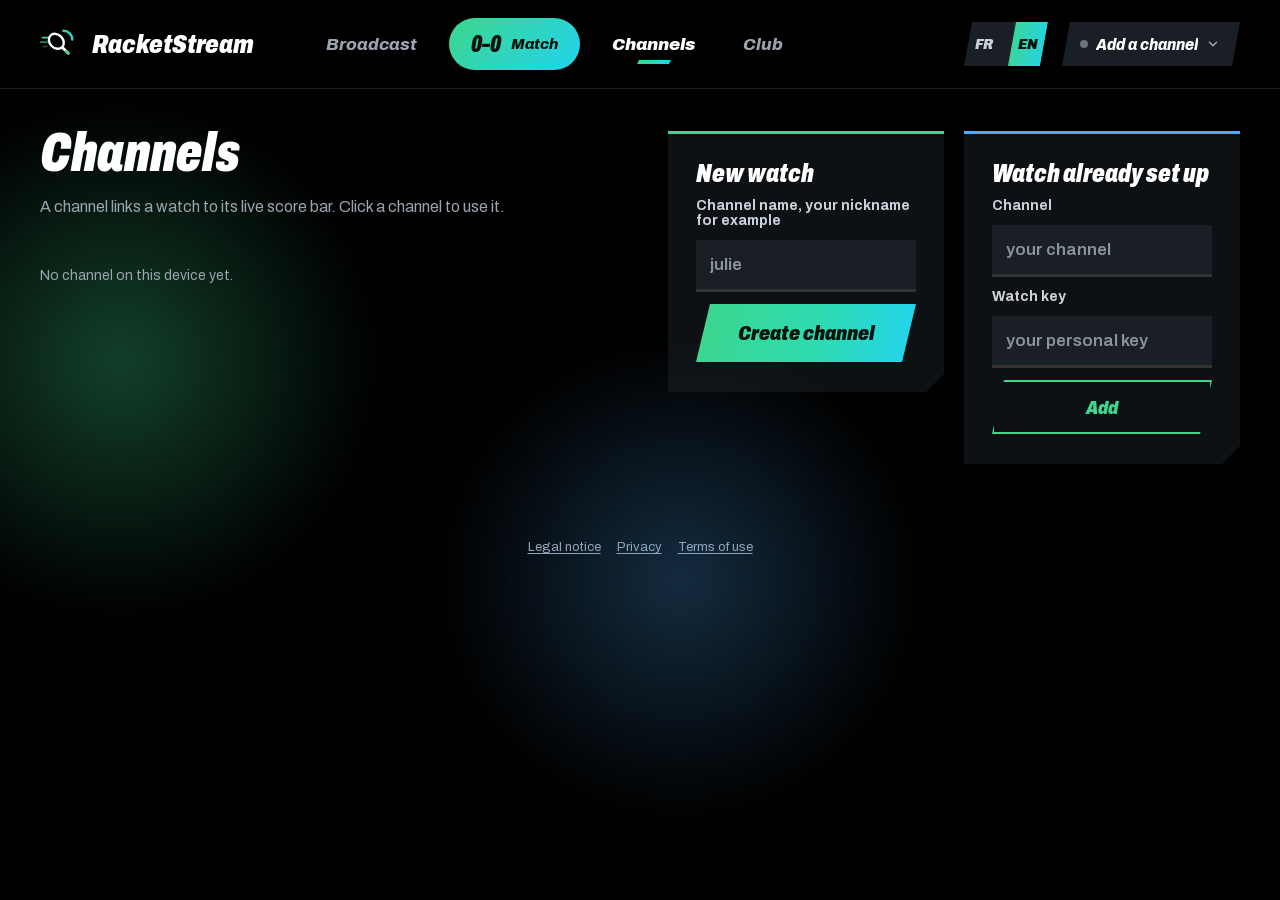
==== commit fdb2df50: "feat(portal): version anglaise du portail et live téléphone avec PRISM - sélecteur FR/EN (langue du " ====
--- a/portal/index.html
+++ b/portal/index.html
@@ -3,8 +3,9 @@
 <head>
 <meta charset="utf-8">
 <meta name="viewport" content="width=device-width, initial-scale=1, viewport-fit=cover">
+<script src="i18n.js"></script>
 <title>RacketStream</title>
-<meta name="description" content="Noms des joueurs, canaux et diffusion du score de ta montre.">
+<meta name="description" content="Noms des joueurs, canaux et diffusion du score de ta montre." data-en-content="Player names, channels and live broadcast of your watch score.">
 <meta name="theme-color" content="#000000">
 <meta name="apple-mobile-web-app-capable" content="yes">
 <meta name="apple-mobile-web-app-status-bar-style" content="black">
@@ -53,6 +54,8 @@
   .chanwrap { position: relative; margin-left: auto; min-width: 0; }
   .chanpill { border: 0; min-height: 44px; display: flex; align-items: center; gap: 8px; padding: 0 18px 0 16px; background: #1A1F26; color: #FFFFFF; text-decoration: none; clip-path: polygon(8px 0, 100% 0, calc(100% - 8px) 100%, 0 100%); white-space: nowrap; min-width: 0; }
   .chanpill:hover { color: #FFFFFF; }
+  /* Un bouton ne s'étire pas : sans limite, la pastille déborderait de l'en-tête. */
+  .chanwrap .chanpill { max-width: 100%; }
   .chanpill .dot { width: 8px; height: 8px; border-radius: 50%; background: #6B737D; flex: none; }
   body.is-live .chanpill .dot { background: #3DD68C; animation: pulse 1.6s ease-in-out infinite; }
   .chanpill .nm { font-size: 16px; font-weight: 800; font-style: italic; font-stretch: 85%; overflow: hidden; text-overflow: ellipsis; }
@@ -68,6 +71,23 @@
   .chanmenu button em { font-size: 13px; font-weight: 900; color: #3DD68C; font-stretch: 100%; }
   .chanmenu a { margin-top: 4px; border-top: 1px solid #2A313B; clip-path: none; font-size: 15px; font-weight: 800; font-stretch: 90%; color: #22D3EE; }
   .chanmenu a:hover { color: #22D3EE; }
+  /* Sélecteur de langue (i18n.js) : en-tête de chaque vue sur téléphone,
+     barre du haut sur ordinateur ; la pastille du canal reste à droite. */
+  .top [data-langsw], .vh [data-langsw] { margin-left: auto; }
+  .top [data-langsw] + .chanwrap, .vh [data-langsw] + .chanwrap { margin-left: 0; }
+  .vrow { display: flex; align-items: center; gap: 10px; }
+  /* Téléphone étroit : titre/logo + sélecteur + pastille sur une ligne ; on
+     gagne la place sur le logo (décoratif) et les marges de la pastille. */
+  @media (max-width: 430px) {
+    .top .logo { display: none; }
+    .chanpill { padding: 0 12px; gap: 6px; }
+    .vh:not(.col) .h1 { font-size: 36px; }
+  }
+  @media (max-width: 374px) {
+    .brand { font-size: 20px; }
+    .top, .vh { gap: 8px; }
+    .vh:not(.col) .h1 { font-size: 32px; }
+  }
   .sr-only { position: absolute; width: 1px; height: 1px; padding: 0; margin: -1px; overflow: hidden; clip: rect(0 0 0 0); white-space: nowrap; border: 0; }
   .vh { display: flex; align-items: center; gap: 10px; padding: calc(18px + env(safe-area-inset-top)) 16px 10px; }
   .vh.col { flex-direction: column; align-items: stretch; gap: 6px; padding-bottom: 0; }
@@ -242,6 +262,19 @@
   .cbtn.done > span { display: inline-block; animation: stamp .35s cubic-bezier(.2, .9, .25, 1.3); }
   .cbtn:disabled { opacity: .4; }
   .cbtn.big { width: 100%; height: 52px; font-size: 17px; clip-path: var(--cut); }
+  /* Liens tronqués par le début : la fin (le canal) reste visible. */
+  .codebox .url { direction: rtl; text-align: left; }
+  /* Téléphone seul : guide PRISM Live Studio en 3 étapes. */
+  .tlh { display: flex; align-items: center; flex-wrap: wrap; gap: 8px 12px; }
+  .free { padding: 4px 10px; background: #0F2A1D; color: #3DD68C; font-size: 12px; font-weight: 900; font-style: italic; text-transform: uppercase; letter-spacing: .04em; clip-path: polygon(5px 0, 100% 0, calc(100% - 5px) 100%, 0 100%); }
+  .steps { list-style: none; margin: 4px 0 0; padding: 0; display: flex; flex-direction: column; gap: 18px; }
+  .steps li { display: flex; align-items: flex-start; gap: 12px; }
+  .sn { flex: none; width: 30px; height: 30px; display: flex; align-items: center; justify-content: center; background: linear-gradient(100deg, #3DD68C, #22D3EE); color: #04140C; font-size: 16px; font-weight: 900; font-style: italic; clip-path: polygon(5px 0, 100% 0, calc(100% - 5px) 100%, 0 100%); }
+  .sb { flex-grow: 1; min-width: 0; display: flex; flex-direction: column; gap: 4px; }
+  .sb h3 { padding-top: 4px; font-size: 17px; font-weight: 800; font-style: italic; line-height: 1.2; color: #FFFFFF; }
+  .pane .sb p { font-size: 14px; color: #C9D1DA; line-height: 1.45; }
+  .sb .copyrow { margin-top: 8px; }
+  .pane .tbox { padding: 12px 14px; background: #1A1F26; font-size: 13px; color: #9AA3AE; line-height: 1.45; }
 
   /* ================= CANAUX ================= */
   .chans { padding: 20px 16px 0; display: flex; flex-direction: column; gap: 8px; }
@@ -389,7 +422,7 @@
     .chanpill { padding: 0 20px 0 18px; }
     .chanpill .nm { font-size: 17px; }
     .mnav { display: none; }
-    .vh .chanwrap { display: none; }
+    .vh .chanwrap, .vh [data-langsw] { display: none; }
     .vh, .vh.col { padding: 0; }
     .h1 { font-size: 56px; }
     .lead { font-size: 16px; }
@@ -503,19 +536,20 @@
   </svg>
   <a class="brand" href="#match">RacketStream</a>
   <nav class="dnav" aria-label="Navigation">
-    <a href="#diffusion" class="tn" data-tab="diffusion">Diffusion</a>
+    <a href="#diffusion" class="tn" data-tab="diffusion" data-en="Broadcast">Diffusion</a>
     <a href="#match" class="tnMatch" data-tab="match" data-score-label><span class="ring0" aria-hidden="true"></span><span class="sc" data-score>0–0</span><span class="lb">Match</span></a>
-    <a href="#canaux" class="tn" data-tab="canaux">Canaux</a>
+    <a href="#canaux" class="tn" data-tab="canaux" data-en="Channels">Canaux</a>
     <a href="#club" class="tn" data-tab="club">Club</a>
   </nav>
+  <span data-langsw></span>
   <div class="chanwrap"><button class="chanpill" id="chanM" aria-haspopup="true" aria-expanded="false"><span class="dot"></span><span class="nm">Ajouter un canal</span><svg width="14" height="14" viewBox="0 0 24 24" fill="none" stroke="#9AA3AE" stroke-width="2.6" stroke-linecap="round" stroke-linejoin="round" aria-hidden="true"><path d="M6 9l6 6 6-6"/></svg></button><div class="chanmenu" role="menu" hidden></div></div>
 </header>
 
 <main>
   <!-- ============ MATCH ============ -->
   <div id="v-match" data-view="match" class="grid m" hidden>
-    <h1 class="sr-only">Match en direct</h1>
-    <section class="live-sec" aria-label="Score en direct" aria-live="polite">
+    <h1 class="sr-only" data-en="Live match">Match en direct</h1>
+    <section class="live-sec" aria-label="Score en direct" data-en-aria-label="Live score" aria-live="polite">
       <div class="lhead">
         <span class="badge"><span class="d"></span><span id="liveBadge">Pas de match</span></span>
         <span class="lset" id="lset">Set 1</span>
@@ -544,56 +578,57 @@
         </div>
       </div>
       <div class="histrow" id="histRow" hidden>
-        <span>Derniers points</span>
+        <span data-en="Last points">Derniers points</span>
         <span class="hist" id="hist" aria-hidden="true"></span>
       </div>
-      <p class="liveoff" id="liveOff">Aucun match en cours. Lance un match sur la montre : le score s'affiche ici.</p>
+      <p class="liveoff" id="liveOff" data-en="No match in progress. Start a match on the watch: the score shows up here.">Aucun match en cours. Lance un match sur la montre : le score s'affiche ici.</p>
     </section>
 
     <section class="next">
       <div class="nochan" id="noChan" hidden>
-        <h2 class="h2">Aucun canal sur cet appareil</h2>
-        <p>Un canal relie ta montre au bandeau du live. Crée-le ou ajoute celui que tu as déjà.</p>
-        <a class="ghost" href="#canaux">Configurer un canal</a>
+        <h2 class="h2" data-en="No channel on this device">Aucun canal sur cet appareil</h2>
+        <p data-en="A channel links your watch to the live score bar. Create one or add the one you already have.">Un canal relie ta montre au bandeau du live. Crée-le ou ajoute celui que tu as déjà.</p>
+        <a class="ghost" href="#canaux" data-en="Set up a channel">Configurer un canal</a>
       </div>
       <div class="hd">
-        <h2>Prochain match</h2>
-        <p>Les noms s'affichent sur le bandeau du live et sur la montre.</p>
+        <h2 data-en="Next match">Prochain match</h2>
+        <p data-en="Names show on the live score bar and on the watch.">Les noms s'affichent sur le bandeau du live et sur la montre.</p>
       </div>
-      <div class="segs" id="fmt" role="group" aria-label="Type de match">
+      <div class="segs" id="fmt" role="group" aria-label="Type de match" data-en-aria-label="Match type">
         <span aria-hidden="true" class="seg-ind"></span>
-        <button class="seg tile" data-format="simple" aria-pressed="true">Simple</button>
-        <button class="seg tile" data-format="double" aria-pressed="false">Double</button>
-        <button class="seg tile" data-format="mixte" aria-pressed="false">Mixte</button>
+        <button class="seg tile" data-format="simple" aria-pressed="true" data-en="Singles">Simple</button>
+        <button class="seg tile" data-format="double" aria-pressed="false" data-en="Doubles">Double</button>
+        <button class="seg tile" data-format="mixte" aria-pressed="false" data-en="Mixed">Mixte</button>
       </div>
       <div class="field">
-        <label class="flabel" for="name1"><i></i>Équipe 1</label>
-        <input id="name1" class="pi" maxlength="24" placeholder="Joueur" autocomplete="off">
-        <input id="name1b" class="pi dbl" maxlength="24" placeholder="Partenaire" aria-label="Équipe 1, partenaire" autocomplete="off">
+        <label class="flabel" for="name1" data-en-html="&lt;i&gt;&lt;/i&gt;Team 1"><i></i>Équipe 1</label>
+        <input id="name1" class="pi" maxlength="24" placeholder="Joueur" data-en-placeholder="Player" autocomplete="off">
+        <input id="name1b" class="pi dbl" maxlength="24" placeholder="Partenaire" data-en-placeholder="Partner" aria-label="Équipe 1, partenaire" data-en-aria-label="Team 1, partner" autocomplete="off">
       </div>
       <div class="field">
-        <label class="flabel" for="name2"><i class="b"></i>Équipe 2</label>
-        <input id="name2" class="pi b" maxlength="24" placeholder="Joueur" autocomplete="off">
-        <input id="name2b" class="pi b dbl" maxlength="24" placeholder="Partenaire" aria-label="Équipe 2, partenaire" autocomplete="off">
+        <label class="flabel" for="name2" data-en-html="&lt;i class=&quot;b&quot;&gt;&lt;/i&gt;Team 2"><i class="b"></i>Équipe 2</label>
+        <input id="name2" class="pi b" maxlength="24" placeholder="Joueur" data-en-placeholder="Player" autocomplete="off">
+        <input id="name2b" class="pi b dbl" maxlength="24" placeholder="Partenaire" data-en-placeholder="Partner" aria-label="Équipe 2, partenaire" data-en-aria-label="Team 2, partner" autocomplete="off">
       </div>
-      <button class="cta" id="validate">Envoyer les noms</button>
+      <button class="cta" id="validate" data-en="Send names">Envoyer les noms</button>
       <p class="status" id="status" role="status"></p>
       <div class="install" id="install" hidden>
         <svg width="22" height="22" viewBox="0 0 24 24" fill="none" stroke="#22D3EE" stroke-width="2" stroke-linecap="round" stroke-linejoin="round" aria-hidden="true"><path d="M12 3v12M7 10l5 5 5-5M5 21h14"/></svg>
         <span id="installTxt">Garde RacketStream sur ton écran d'accueil</span>
-        <button id="installBtn" hidden>Installer</button>
+        <button id="installBtn" hidden data-en="Install">Installer</button>
       </div>
     </section>
   </div>
 
   <!-- ============ DIFFUSION ============ -->
   <div id="v-diffusion" data-view="diffusion" class="grid d" hidden>
-    <section aria-label="Aperçu du live">
+    <section aria-label="Aperçu du live" data-en-aria-label="Live preview">
       <header class="vh">
-        <h1 class="h1">Diffusion</h1>
+        <h1 class="h1" data-en="Broadcast">Diffusion</h1>
+        <span data-langsw></span>
         <div class="chanwrap"><button class="chanpill" id="chanD" aria-haspopup="true" aria-expanded="false"><span class="dot"></span><span class="nm">Ajouter un canal</span><svg width="14" height="14" viewBox="0 0 24 24" fill="none" stroke="#9AA3AE" stroke-width="2.6" stroke-linecap="round" stroke-linejoin="round" aria-hidden="true"><path d="M6 9l6 6 6-6"/></svg></button><div class="chanmenu" role="menu" hidden></div></div>
       </header>
-      <p class="lead pad">Ce que voient tes spectateurs : ta vidéo, avec le score par-dessus.</p>
+      <p class="lead pad" data-en="What your viewers see: your video, with the score on top.">Ce que voient tes spectateurs : ta vidéo, avec le score par-dessus.</p>
       <div class="pv-sec">
         <div class="pv" id="screen">
           <div class="tw" id="tw"></div>
@@ -648,11 +683,11 @@
             <span aria-hidden="true" class="eqs"><i></i><i></i><i></i><i></i></span>
           </div>
         </div>
-        <p class="twnote" id="twNote" hidden>Ton live Twitch, avec environ 10 s de décalage. Le son est coupé : touche le lecteur pour l'activer.</p>
-        <div class="path" aria-label="Chemin du live">
-          <span class="st"><i></i>Montre</span>
+        <p class="twnote" id="twNote" hidden data-en="Your Twitch live, about 10 s behind. Sound is muted: tap the player to turn it on.">Ton live Twitch, avec environ 10 s de décalage. Le son est coupé : touche le lecteur pour l'activer.</p>
+        <div class="path" aria-label="Chemin du live" data-en-aria-label="Live path">
+          <span class="st" data-en-html="&lt;i&gt;&lt;/i&gt;Watch"><i></i>Montre</span>
           <span aria-hidden="true" class="fl"></span>
-          <span class="st"><i></i>Serveur</span>
+          <span class="st" data-en-html="&lt;i&gt;&lt;/i&gt;Server"><i></i>Serveur</span>
           <span aria-hidden="true" class="fl c"></span>
           <span class="st"><i></i><span id="dest">Ton live</span></span>
         </div>
@@ -660,24 +695,32 @@
     </section>
 
     <section class="set-sec">
-      <div class="segs two" id="mode" role="group" aria-label="Comment tu filmes">
+      <div class="segs two" id="mode" role="group" aria-label="Comment tu filmes" data-en-aria-label="How you film">
         <span aria-hidden="true" class="seg-ind"></span>
-        <button class="seg" data-mode="pc" aria-pressed="true">Avec un ordinateur</button>
-        <button class="seg" data-mode="tel" aria-pressed="false">Téléphone seul</button>
+        <button class="seg" data-mode="pc" aria-pressed="true" data-en="With a computer">Avec un ordinateur</button>
+        <button class="seg" data-mode="tel" aria-pressed="false" data-en="Phone only">Téléphone seul</button>
       </div>
       <div class="pane" data-pane="pc">
-        <h2 class="h2">Le score dans OBS</h2>
-        <p>Dans OBS, ajoute une source Navigateur de 1920 × 1080 et colle ce lien. Le bandeau se met à jour tout seul à chaque point.</p>
+        <h2 class="h2" data-en="The score in OBS">Le score dans OBS</h2>
+        <p data-en="In OBS, add a 1920 × 1080 Browser source and paste this link. The score bar updates itself on every point.">Dans OBS, ajoute une source Navigateur de 1920 × 1080 et colle ce lien. Le bandeau se met à jour tout seul à chaque point.</p>
         <div class="copyrow">
-          <div class="codebox"><span id="obsUrl">—</span></div>
-          <button class="cbtn" id="copyObs"><span>Copier</span></button>
+          <div class="codebox"><span class="url" id="obsUrl">—</span></div>
+          <button class="cbtn" id="copyObs"><span data-en="Copy">Copier</span></button>
         </div>
       </div>
       <div class="pane" data-pane="tel" hidden>
-        <h2 class="h2">Le live depuis ton téléphone</h2>
-        <p>L'app gratuite VDO.Ninja envoie ta vidéo au serveur RacketStream, qui ajoute le score et diffuse le live sur Twitch ou YouTube.</p>
-        <p class="note">Le lien d'envoi (WHIP) est personnel : demande-le à l'administrateur du serveur, puis colle-le dans VDO.Ninja › Publishing settings › WHIP URL.</p>
-        <p class="note">Le score arrive au serveur en moins d'une seconde après chaque point.</p>
+        <div class="tlh"><h2 class="h2" data-en="Go live from your phone">Le live depuis ton téléphone</h2><span class="free" data-en="Free">Gratuit</span></div>
+        <p data-en="The PRISM Live Studio app films, adds the score bar and streams to Twitch or YouTube. No computer needed.">L'app PRISM Live Studio filme, ajoute le bandeau du score et diffuse sur Twitch ou YouTube. Pas besoin d'ordinateur.</p>
+        <ol class="steps">
+          <li><span class="sn" aria-hidden="true">1</span><div class="sb"><h3 data-en="Install PRISM Live Studio">Installe PRISM Live Studio</h3><p data-en="Free on the App Store and Google Play.">Gratuite, sur l'App Store et Google Play.</p></div></li>
+          <li><span class="sn" aria-hidden="true">2</span><div class="sb"><h3 data-en="Add the score bar">Ajoute le bandeau</h3><p data-en="In PRISM: Widget › Web, paste this link, then stretch the frame to fill the screen.">Dans PRISM : Widget › Web, colle ce lien, puis étire le cadre sur tout l'écran.</p>
+            <div class="copyrow">
+              <div class="codebox"><span class="url" id="telUrl">—</span></div>
+              <button class="cbtn" id="copyTel"><span data-en="Copy">Copier</span></button>
+            </div></div></li>
+          <li><span class="sn" aria-hidden="true">3</span><div class="sb"><h3 data-en="Go live">Lance le live</h3><p data-en="Connect your Twitch or YouTube account in PRISM. The score follows every point.">Connecte ton compte Twitch ou YouTube dans PRISM. Le score suit chaque point.</p></div></li>
+        </ol>
+        <p class="tbox" data-en="Club with several courts: one phone per court, each with its own court link.">Club avec plusieurs terrains : un téléphone par terrain, chacun avec le lien de son terrain.</p>
       </div>
     </section>
   </div>
@@ -686,45 +729,45 @@
   <div id="v-canaux" data-view="canaux" class="grid c" hidden>
     <div>
       <header class="vh col">
-        <h1 class="h1">Canaux</h1>
-        <p class="lead">Un canal relie une montre à son bandeau de live. <span class="mob">Touche</span><span class="desk">Clique sur</span> un canal pour l'utiliser.</p>
+        <div class="vrow"><h1 class="h1" data-en="Channels">Canaux</h1><span data-langsw></span></div>
+        <p class="lead" data-en-html="A channel links a watch to its live score bar. &lt;span class=&quot;mob&quot;&gt;Tap&lt;/span&gt;&lt;span class=&quot;desk&quot;&gt;Click&lt;/span&gt; a channel to use it.">Un canal relie une montre à son bandeau de live. <span class="mob">Touche</span><span class="desk">Clique sur</span> un canal pour l'utiliser.</p>
       </header>
-      <section class="chans" id="chans" aria-label="Canaux sur cet appareil"></section>
-      <p class="nochans" id="noChans">Aucun canal sur cet appareil pour l'instant.</p>
+      <section class="chans" id="chans" aria-label="Canaux sur cet appareil" data-en-aria-label="Channels on this device"></section>
+      <p class="nochans" id="noChans" data-en="No channel on this device yet.">Aucun canal sur cet appareil pour l'instant.</p>
       <section class="key-sec" id="keyCard" hidden>
         <div class="copyrow">
-          <div class="codebox"><span class="k">Clé</span><span class="kv" id="keyShown"></span></div>
-          <button class="cbtn" id="copyKey"><span>Copier</span></button>
+          <div class="codebox"><span class="k" data-en="Key">Clé</span><span class="kv" id="keyShown"></span></div>
+          <button class="cbtn" id="copyKey"><span data-en="Copy">Copier</span></button>
         </div>
-        <label class="twlab" for="twitch">Chaîne Twitch de ce canal, pour voir le live dans Diffusion</label>
+        <label class="twlab" for="twitch" data-en="Twitch channel for this watch, to watch the live in Broadcast">Chaîne Twitch de ce canal, pour voir le live dans Diffusion</label>
         <div class="copyrow">
-          <input id="twitch" class="ci" placeholder="ex. marcoleroc74" autocomplete="off" autocapitalize="none" spellcheck="false">
-          <button class="cbtn wide" id="saveTwitch"><span>Enregistrer</span></button>
+          <input id="twitch" class="ci" placeholder="ex. marcoleroc74" data-en-placeholder="e.g. marcoleroc74" autocomplete="off" autocapitalize="none" spellcheck="false">
+          <button class="cbtn wide" id="saveTwitch"><span data-en="Save">Enregistrer</span></button>
         </div>
-        <p class="twconsent" id="twConsent">En enregistrant une chaîne, tu acceptes que le lecteur de Twitch (Twitch Interactive, États-Unis) soit chargé sur la page Diffusion de cet appareil : Twitch peut alors déposer ses propres cookies. Vide le champ et enregistre pour retirer ton accord. <a href="confidentialite.html#twitch">En savoir plus</a></p>
-        <button class="linkdanger" id="removeChan">Retirer ce canal de l'appareil</button>
+        <p class="twconsent" id="twConsent" data-en-html="By saving a Twitch channel, you agree that the Twitch player (Twitch Interactive, United States) is loaded on the Broadcast page of this device: Twitch may then set its own cookies. Clear the field and save to withdraw your consent. &lt;a href=&quot;confidentialite.html#twitch&quot;&gt;Learn more&lt;/a&gt;">En enregistrant une chaîne, tu acceptes que le lecteur de Twitch (Twitch Interactive, États-Unis) soit chargé sur la page Diffusion de cet appareil : Twitch peut alors déposer ses propres cookies. Vide le champ et enregistre pour retirer ton accord. <a href="confidentialite.html#twitch">En savoir plus</a></p>
+        <button class="linkdanger" id="removeChan" data-en="Remove this channel from the device">Retirer ce canal de l'appareil</button>
       </section>
     </div>
     <div class="cards">
       <section class="card">
-        <h2 class="h2">Nouvelle montre</h2>
-        <label for="newChannel">Nom du canal, ton pseudo par exemple</label>
+        <h2 class="h2" data-en="New watch">Nouvelle montre</h2>
+        <label for="newChannel" data-en="Channel name, your nickname for example">Nom du canal, ton pseudo par exemple</label>
         <input id="newChannel" class="ci" maxlength="32" placeholder="julie" autocomplete="off" autocapitalize="none" spellcheck="false">
-        <button class="cta m" id="create">Créer le canal</button>
+        <button class="cta m" id="create" data-en="Create channel">Créer le canal</button>
         <div class="okcard" id="regOut" role="status" hidden>
-          <span class="t"><svg width="22" height="22" viewBox="0 0 24 24" fill="none" stroke="#3DD68C" stroke-width="2.8" stroke-linecap="round" stroke-linejoin="round" aria-hidden="true"><path d="M5 12l5 5 9-10"/></svg><span>Canal <span id="regChan"></span> créé</span></span>
-          <p>Colle cette clé dans Garmin Connect › RacketStream › Réglages. Elle n'est affichée en entier qu'une fois (elle reste mémorisée sur cet appareil).</p>
+          <span class="t"><svg width="22" height="22" viewBox="0 0 24 24" fill="none" stroke="#3DD68C" stroke-width="2.8" stroke-linecap="round" stroke-linejoin="round" aria-hidden="true"><path d="M5 12l5 5 9-10"/></svg><span data-en-html="Channel &lt;span id=&quot;regChan&quot;&gt;&lt;/span&gt; created">Canal <span id="regChan"></span> créé</span></span>
+          <p data-en="Paste this key into Garmin Connect › RacketStream › Settings. It is shown in full only once (it stays saved on this device).">Colle cette clé dans Garmin Connect › RacketStream › Réglages. Elle n'est affichée en entier qu'une fois (elle reste mémorisée sur cet appareil).</p>
           <div class="kbox" id="regKey"></div>
-          <button class="cbtn big" id="copyReg"><span>Copier la clé</span></button>
+          <button class="cbtn big" id="copyReg"><span data-en="Copy key">Copier la clé</span></button>
         </div>
       </section>
       <section class="card c2">
-        <h2 class="h2">Montre déjà configurée</h2>
-        <label for="channel">Canal</label>
-        <input id="channel" class="ci" placeholder="ton canal" autocomplete="off" autocapitalize="none" spellcheck="false">
-        <label for="key">Clé de la montre</label>
-        <input id="key" class="ci" type="password" placeholder="ta clé personnelle" autocomplete="off">
-        <button class="ghost" id="add">Ajouter</button>
+        <h2 class="h2" data-en="Watch already set up">Montre déjà configurée</h2>
+        <label for="channel" data-en="Channel">Canal</label>
+        <input id="channel" class="ci" placeholder="ton canal" data-en-placeholder="your channel" autocomplete="off" autocapitalize="none" spellcheck="false">
+        <label for="key" data-en="Watch key">Clé de la montre</label>
+        <input id="key" class="ci" type="password" placeholder="ta clé personnelle" data-en-placeholder="your personal key" autocomplete="off">
+        <button class="ghost" id="add" data-en="Add">Ajouter</button>
       </section>
       <p class="status chanst" id="chanStatus" role="status"></p>
     </div>
@@ -734,7 +777,7 @@
   <div id="v-club" data-view="club" class="grid c club" hidden>
     <div class="ccol">
       <header class="vh col">
-        <h1 class="h1">Club</h1>
+        <div class="vrow"><h1 class="h1">Club</h1><span data-langsw></span></div>
         <p class="lead" id="clubLead"></p>
       </header>
       <div id="clubOpen" hidden>
@@ -745,84 +788,84 @@
           </div>
           <span class="lv" id="clubLive"></span>
         </section>
-        <section class="terrains" id="terrains" aria-label="Terrains du club"></section>
-        <p class="nochans" id="noTerrains">Aucun terrain pour l'instant : ajoute le premier ci-dessous.</p>
+        <section class="terrains" id="terrains" aria-label="Terrains du club" data-en-aria-label="Club courts"></section>
+        <p class="nochans" id="noTerrains" data-en="No court yet: add the first one below.">Aucun terrain pour l'instant : ajoute le premier ci-dessous.</p>
         <section class="clubkey">
-          <h2 class="h2">Page publique</h2>
-          <p>Tous les matchs du club en direct, à afficher sur la TV de la salle ou à partager. Sans clé : elle ne permet que de regarder.</p>
+          <h2 class="h2" data-en="Public page">Page publique</h2>
+          <p data-en="All the club's matches live, to show on the hall TV or to share. No key: it can only be used to watch.">Tous les matchs du club en direct, à afficher sur la TV de la salle ou à partager. Sans clé : elle ne permet que de regarder.</p>
           <div class="copyrow">
-            <div class="codebox"><span class="k">Lien</span><span class="kv" id="clubPubUrl"></span></div>
-            <button class="cbtn" id="copyClubPub"><span>Copier</span></button>
+            <div class="codebox"><span class="k" data-en="Link">Lien</span><span class="kv url" id="clubPubUrl"></span></div>
+            <button class="cbtn" id="copyClubPub"><span data-en="Copy">Copier</span></button>
           </div>
-          <a class="linkcyan" id="openClubPub" target="_blank" rel="noopener" style="display:flex;align-items:center;text-decoration:none;">Ouvrir la page publique ›</a>
+          <a class="linkcyan" id="openClubPub" target="_blank" rel="noopener" style="display:flex;align-items:center;text-decoration:none;" data-en="Open the public page ›">Ouvrir la page publique ›</a>
         </section>
         <section class="clubkey" id="clubKeySec">
-          <h2 class="h2">Clé du club</h2>
-          <p>Elle sert à gérer les terrains, pas à envoyer des points. Garde-la pour ouvrir le club sur un autre appareil.</p>
+          <h2 class="h2" data-en="Club key">Clé du club</h2>
+          <p data-en="It's used to manage courts, not to send points. Keep it to open the club on another device.">Elle sert à gérer les terrains, pas à envoyer des points. Garde-la pour ouvrir le club sur un autre appareil.</p>
           <div class="copyrow">
-            <div class="codebox"><span class="k">Clé</span><span class="kv" id="clubKeyShown"></span></div>
-            <button class="cbtn" id="copyClubKey"><span>Copier</span></button>
+            <div class="codebox"><span class="k" data-en="Key">Clé</span><span class="kv" id="clubKeyShown"></span></div>
+            <button class="cbtn" id="copyClubKey"><span data-en="Copy">Copier</span></button>
           </div>
-          <button class="linkdanger" id="removeClub">Retirer ce club de l'appareil</button>
+          <button class="linkdanger" id="removeClub" data-en="Remove this club from the device">Retirer ce club de l'appareil</button>
         </section>
       </div>
     </div>
     <div class="cards" id="clubNone">
       <section class="card">
-        <h2 class="h2">Créer un club</h2>
-        <label for="clubNewName">Nom du club</label>
+        <h2 class="h2" data-en="Create a club">Créer un club</h2>
+        <label for="clubNewName" data-en="Club name">Nom du club</label>
         <input id="clubNewName" class="ci" maxlength="48" placeholder="BC Paris 15" autocomplete="off">
-        <label for="clubNewSlug">Identifiant court, utilisé dans les liens</label>
+        <label for="clubNewSlug" data-en="Short ID, used in links">Identifiant court, utilisé dans les liens</label>
         <input id="clubNewSlug" class="ci" maxlength="20" placeholder="bcparis" autocomplete="off" autocapitalize="none" spellcheck="false">
-        <label for="clubInvite">Code d'invitation</label>
+        <label for="clubInvite" data-en="Invitation code">Code d'invitation</label>
         <input id="clubInvite" class="ci" maxlength="64" placeholder="XXXX-XXXX-XXXX" autocomplete="off" autocapitalize="characters" spellcheck="false">
-        <button class="cta m" id="createClub">Créer le club</button>
+        <button class="cta m" id="createClub" data-en="Create club">Créer le club</button>
         <div class="okcard" id="clubOut" role="status" hidden>
-          <span class="t"><svg width="22" height="22" viewBox="0 0 24 24" fill="none" stroke="#3DD68C" stroke-width="2.8" stroke-linecap="round" stroke-linejoin="round" aria-hidden="true"><path d="M5 12l5 5 9-10"/></svg><span>Club <span id="clubOutName"></span> créé</span></span>
-          <p>Voici la clé du club : elle sert à gérer les terrains depuis un autre appareil. Note-la en lieu sûr, elle n'est affichée en entier qu'une fois.</p>
+          <span class="t"><svg width="22" height="22" viewBox="0 0 24 24" fill="none" stroke="#3DD68C" stroke-width="2.8" stroke-linecap="round" stroke-linejoin="round" aria-hidden="true"><path d="M5 12l5 5 9-10"/></svg><span data-en-html="Club &lt;span id=&quot;clubOutName&quot;&gt;&lt;/span&gt; created">Club <span id="clubOutName"></span> créé</span></span>
+          <p data-en="Here is the club key: it's used to manage courts from another device. Write it down somewhere safe, it is shown in full only once.">Voici la clé du club : elle sert à gérer les terrains depuis un autre appareil. Note-la en lieu sûr, elle n'est affichée en entier qu'une fois.</p>
           <div class="kbox" id="clubOutKey"></div>
-          <button class="cbtn big" id="copyClubOut"><span>Copier la clé</span></button>
-          <button class="ghost" id="clubContinue">J'ai noté la clé, continuer</button>
+          <button class="cbtn big" id="copyClubOut"><span data-en="Copy key">Copier la clé</span></button>
+          <button class="ghost" id="clubContinue" data-en="I've written down the key, continue">J'ai noté la clé, continuer</button>
         </div>
       </section>
       <section class="card c2">
-        <h2 class="h2">Club existant</h2>
-        <label for="clubSlugIn">Identifiant du club</label>
+        <h2 class="h2" data-en="Existing club">Club existant</h2>
+        <label for="clubSlugIn" data-en="Club ID">Identifiant du club</label>
         <input id="clubSlugIn" class="ci" maxlength="20" placeholder="bcparis" autocomplete="off" autocapitalize="none" spellcheck="false">
-        <label for="clubKeyIn">Clé du club</label>
-        <input id="clubKeyIn" class="ci" type="password" placeholder="la clé notée à la création" autocomplete="off">
-        <button class="ghost" id="openClub">Ajouter</button>
+        <label for="clubKeyIn" data-en="Club key">Clé du club</label>
+        <input id="clubKeyIn" class="ci" type="password" placeholder="la clé notée à la création" data-en-placeholder="the key you wrote down when creating it" autocomplete="off">
+        <button class="ghost" id="openClub" data-en="Add">Ajouter</button>
       </section>
       <p class="status chanst" id="clubStatus0" role="status"></p>
     </div>
     <div class="cards one" id="clubCards" hidden>
       <section class="card tcard" id="tSlot" hidden></section>
       <section class="card c2 addt">
-        <h2 class="h2">Ajouter un terrain</h2>
-        <label for="newTerrain">Nom affiché</label>
+        <h2 class="h2" data-en="Add a court">Ajouter un terrain</h2>
+        <label for="newTerrain" data-en="Display name">Nom affiché</label>
         <div class="addrow">
           <input id="newTerrain" class="ci" maxlength="24" placeholder="Terrain 1" autocomplete="off">
-          <button class="cta m" id="addTerrain"><span class="mob">Ajouter le terrain</span><span class="desk">Ajouter</span></button>
+          <button class="cta m" id="addTerrain" data-en-html="&lt;span class=&quot;mob&quot;&gt;Add court&lt;/span&gt;&lt;span class=&quot;desk&quot;&gt;Add&lt;/span&gt;"><span class="mob">Ajouter le terrain</span><span class="desk">Ajouter</span></button>
         </div>
         <div class="okcard" id="terrainOut" role="status" hidden>
-          <span class="t"><svg width="22" height="22" viewBox="0 0 24 24" fill="none" stroke="#3DD68C" stroke-width="2.8" stroke-linecap="round" stroke-linejoin="round" aria-hidden="true"><path d="M5 12l5 5 9-10"/></svg><span><span id="terrainOutName"></span> ajouté</span></span>
-          <p>Colle cette clé dans la montre du terrain (Garmin Connect › RacketStream › Réglages). Elle reste mémorisée sur cet appareil.</p>
+          <span class="t"><svg width="22" height="22" viewBox="0 0 24 24" fill="none" stroke="#3DD68C" stroke-width="2.8" stroke-linecap="round" stroke-linejoin="round" aria-hidden="true"><path d="M5 12l5 5 9-10"/></svg><span data-en-html="&lt;span id=&quot;terrainOutName&quot;&gt;&lt;/span&gt; added"><span id="terrainOutName"></span> ajouté</span></span>
+          <p data-en="Paste this key into the court's watch (Garmin Connect › RacketStream › Settings). It stays saved on this device.">Colle cette clé dans la montre du terrain (Garmin Connect › RacketStream › Réglages). Elle reste mémorisée sur cet appareil.</p>
           <div class="kbox" id="terrainOutKey"></div>
-          <button class="cbtn big" id="copyTerrainOut"><span>Copier la clé</span></button>
+          <button class="cbtn big" id="copyTerrainOut"><span data-en="Copy key">Copier la clé</span></button>
         </div>
       </section>
       <p class="status chanst" id="clubStatus" role="status"></p>
     </div>
   </div>
-  <nav class="legalnav" aria-label="Informations légales"><a href="mentions-legales.html">Mentions légales</a><a href="confidentialite.html">Confidentialité</a><a href="cgu.html">Conditions d'utilisation</a></nav>
+  <nav class="legalnav" aria-label="Informations légales" data-en-aria-label="Legal information"><a href="mentions-legales.html" data-en="Legal notice">Mentions légales</a><a href="confidentialite.html" data-en="Privacy">Confidentialité</a><a href="cgu.html" data-en="Terms of use">Conditions d'utilisation</a></nav>
 </main>
 
 <nav class="mnav" aria-label="Navigation">
   <span aria-hidden="true" class="bg"></span>
   <div class="row">
-    <a href="#diffusion" class="mtab" data-tab="diffusion"><svg width="22" height="22" viewBox="0 0 24 24" fill="none" stroke="currentColor" stroke-width="2" stroke-linecap="round" aria-hidden="true"><circle cx="12" cy="12" r="2"/><path d="M7.8 7.8a6 6 0 0 0 0 8.4M16.2 7.8a6 6 0 0 1 0 8.4M5 5a10 10 0 0 0 0 14M19 5a10 10 0 0 1 0 14"/></svg>Diffusion</a>
+    <a href="#diffusion" class="mtab" data-tab="diffusion"><svg width="22" height="22" viewBox="0 0 24 24" fill="none" stroke="currentColor" stroke-width="2" stroke-linecap="round" aria-hidden="true"><circle cx="12" cy="12" r="2"/><path d="M7.8 7.8a6 6 0 0 0 0 8.4M16.2 7.8a6 6 0 0 1 0 8.4M5 5a10 10 0 0 0 0 14M19 5a10 10 0 0 1 0 14"/></svg><span data-en="Broadcast">Diffusion</span></a>
     <span></span>
-    <a href="#canaux" class="mtab" data-tab="canaux"><svg width="22" height="22" viewBox="0 0 24 24" fill="none" stroke="currentColor" stroke-width="2" stroke-linecap="round" aria-hidden="true"><path d="M4 6h16M4 12h16M4 18h10"/></svg>Canaux</a>
+    <a href="#canaux" class="mtab" data-tab="canaux"><svg width="22" height="22" viewBox="0 0 24 24" fill="none" stroke="currentColor" stroke-width="2" stroke-linecap="round" aria-hidden="true"><path d="M4 6h16M4 12h16M4 18h10"/></svg><span data-en="Channels">Canaux</span></a>
     <a href="#club" class="mtab" data-tab="club"><svg width="22" height="22" viewBox="0 0 24 24" fill="none" stroke="currentColor" stroke-width="2" stroke-linecap="round" stroke-linejoin="round" aria-hidden="true"><path d="M12 3l8 3v6c0 5-3.5 8-8 9-4.5-1-8-4-8-9V6z"/><path d="M9 12h6M12 9v6"/></svg>Club</a>
   </div>
   <a href="#match" class="mmatch" data-tab="match" data-score-label><span class="ring0" aria-hidden="true"></span><span class="sc" data-score>0–0</span><span class="lb">Match</span></a>
@@ -845,6 +888,15 @@
   // Relance d'une animation CSS : on alterne deux classes identiques à chaque
   // point (k = nombre de points vus), sinon le navigateur ne la rejoue pas.
   const alt = (k, x, y) => k === 0 ? "" : (k % 2 ? x : y);
+  // Traduction (i18n.js) : T("français", "english").
+  const T = I18N.t;
+  const NO_NET = T("Pas de réseau : réessaie", "No network: try again");
+  const errRetry = (st) => T(`Erreur ${st} : réessaie`, `Error ${st}: try again`);
+  const COPY = T("Copier", "Copy");
+  const COPY_KEY = T("Copier la clé", "Copy key");
+  const ACTIVE = T("Actif", "Active");
+  const NO_MATCH = T("Aucun match", "No match");
+  const UNKNOWN = T("État inconnu", "Status unknown");
 
   // --- canaux mémorisés sur cet appareil ---
   // Ancien format : { channel, key } (un seul canal) → migré en liste.
@@ -871,7 +923,7 @@
     saveStore();
     channelChanged();
   }
-  const mask = (k) => k ? "•••• " + k.slice(-4).toUpperCase() : "pas de clé";
+  const mask = (k) => k ? "•••• " + k.slice(-4).toUpperCase() : T("pas de clé", "no key");
   // Un terrain de club s'affiche sous son nom (« Terrain 1 »), pas son canal.
   const chanName = (c) => c.label || c.channel;
 
@@ -888,7 +940,7 @@
     let ok = false;
     try { await navigator.clipboard.writeText(text); ok = true; } catch { /* refusé : sélection manuelle */ }
     if (ok && btn) {
-      label(btn, "Copié");
+      label(btn, T("Copié", "Copied"));
       btn.classList.add("done");
       clearTimeout(btn._t);
       btn._t = setTimeout(() => { label(btn, back); btn.classList.remove("done"); }, 1800);
@@ -918,8 +970,8 @@
   function renderHeader() {
     const c = active();
     for (const id of ["chanM", "chanD"]) {
-      $(id).querySelector(".nm").textContent = c ? chanName(c) : "Ajouter un canal";
-      $(id).setAttribute("aria-label", c ? `Canal ${chanName(c)}, changer de canal` : "Aucun canal, en ajouter un");
+      $(id).querySelector(".nm").textContent = c ? chanName(c) : T("Ajouter un canal", "Add a channel");
+      $(id).setAttribute("aria-label", c ? T(`Canal ${chanName(c)}, changer de canal`, `Channel ${chanName(c)}, switch channel`) : T("Aucun canal, en ajouter un", "No channel, add one"));
     }
     closeMenus();
     $("noChan").hidden = !!c;
@@ -936,7 +988,7 @@
     menu.textContent = "";
     // Avec un club : deux groupes, « Mes montres » puis les terrains du club.
     const club = store.club;
-    const groups = [{ name: club ? "Mes montres" : "", items: store.channels.filter((c) => !c.club) }];
+    const groups = [{ name: club ? T("Mes montres", "My watches") : "", items: store.channels.filter((c) => !c.club) }];
     if (club) groups.push({ name: club.name, items: store.channels.filter((c) => c.club === club.slug), c: true });
     groups.filter((g) => g.items.length).forEach((g, gi) => {
       if (g.name) {
@@ -952,7 +1004,7 @@
         it.setAttribute("aria-checked", String(on));
         it.innerHTML = "<i></i><span></span><em></em>";
         it.querySelector("span").textContent = chanName(c);
-        it.querySelector("em").textContent = on ? "Actif" : "";
+        it.querySelector("em").textContent = on ? ACTIVE : "";
         it.addEventListener("click", () => {
           closeMenus();
           if (on) return;
@@ -965,8 +1017,8 @@
         menu.appendChild(it);
       });
     });
-    const links = [["#canaux", "Gérer les canaux"]];
-    if (club) links.push(["#club", "Gérer le club"]);
+    const links = [["#canaux", T("Gérer les canaux", "Manage channels")]];
+    if (club) links.push(["#club", T("Gérer le club", "Manage club")]);
     for (const [href, txt] of links) {
       const a = document.createElement("a");
       a.href = href;
@@ -1038,7 +1090,7 @@
 
   $("validate").addEventListener("click", async () => {
     const c = active();
-    if (!c || !c.key) { setStatus("status", "Ajoute d'abord ton canal et sa clé (page Canaux)", "err"); return; }
+    if (!c || !c.key) { setStatus("status", T("Ajoute d'abord ton canal et sa clé (page Canaux)", "Add your channel and its key first (Channels page)"), "err"); return; }
     const body = {
       format,
       name1: $("name1").value.trim(),
@@ -1046,8 +1098,8 @@
       name2: $("name2").value.trim(),
       name2b: format === "simple" ? "" : $("name2b").value.trim(),
     };
-    if (format !== "simple" && (!body.name1b || !body.name2b)) { setStatus("status", "En double et en mixte, il faut les deux partenaires", "err"); return; }
-    sending($("validate"), true, "Envoi…");
+    if (format !== "simple" && (!body.name1b || !body.name2b)) { setStatus("status", T("En double et en mixte, il faut les deux partenaires", "Doubles and mixed need both partners"), "err"); return; }
+    sending($("validate"), true, T("Envoi…", "Sending…"));
     setStatus("status", "");
     try {
       const res = await fetch(`${API}/functions/v1/names`, {
@@ -1058,16 +1110,16 @@
       if (res.ok) {
         names = body;
         renderLive();
-        setStatus("status", "Noms envoyés : le bandeau et le chat suivent dès le prochain point", "ok");
+        setStatus("status", T("Noms envoyés : le bandeau et le chat suivent dès le prochain point", "Names sent: the score bar and chat follow from the next point"), "ok");
       } else if (res.status === 401) {
-        setStatus("status", "Clé refusée : vérifie la clé du canal dans la page Canaux", "err");
+        setStatus("status", T("Clé refusée : vérifie la clé du canal dans la page Canaux", "Key rejected: check the channel key on the Channels page"), "err");
       } else {
-        setStatus("status", "Erreur " + res.status + " : réessaie", "err");
+        setStatus("status", errRetry(res.status), "err");
       }
     } catch {
-      setStatus("status", "Pas de réseau : réessaie", "err");
+      setStatus("status", NO_NET, "err");
     }
-    sending($("validate"), false, "Envoyer les noms");
+    sending($("validate"), false, T("Envoyer les noms", "Send names"));
   });
 
   // --- score en direct ---
@@ -1088,8 +1140,8 @@
   let finalShown = false;
   function ago(ms) {
     const s = Math.max(0, Math.round((Date.now() - ms) / 1000));
-    if (s < 60) return `il y a ${s} s`;
-    return `il y a ${Math.round(s / 60)} min`;
+    if (s < 60) return T(`il y a ${s} s`, `${s} s ago`);
+    return T(`il y a ${Math.round(s / 60)} min`, `${Math.round(s / 60)} min ago`);
   }
   function onRow(r) {
     if (isLive(r) || isFinal(r)) {
@@ -1115,7 +1167,7 @@
   }
   function setsMarks(el, won, total) {
     el.textContent = "";
-    el.setAttribute("aria-label", `Sets gagnés : ${won}`);
+    el.setAttribute("aria-label", T(`Sets gagnés : ${won}`, `Sets won: ${won}`));
     for (let i = 0; i < total; i++) {
       const m = document.createElement("i");
       if (i < won) m.className = "w";
@@ -1127,11 +1179,12 @@
     finalShown = isFinal(lastRow);
     const r = live || finalShown ? lastRow : null;
     document.body.classList.toggle("is-live", live);
-    const n1 = names ? teamName(names.name1, names.name1b) || "Équipe 1" : "Équipe 1";
-    const n2 = names ? teamName(names.name2, names.name2b) || "Équipe 2" : "Équipe 2";
+    const t1 = T("Équipe 1", "Team 1"), t2 = T("Équipe 2", "Team 2");
+    const n1 = names ? teamName(names.name1, names.name1b) || t1 : t1;
+    const n2 = names ? teamName(names.name2, names.name2b) || t2 : t2;
     const a = r ? r.score_me : 0;
     const b = r ? r.score_opp : 0;
-    $("liveBadge").textContent = live ? "En direct" : finalShown ? "Terminé" : "Pas de match";
+    $("liveBadge").textContent = live ? T("En direct", "Live") : finalShown ? T("Terminé", "Finished") : T("Pas de match", "No match");
     $("liveOff").hidden = live || finalShown;
     $("ln1").textContent = n1;
     $("ln2").textContent = n2;
@@ -1146,8 +1199,8 @@
     }
     $("srv1").classList.toggle("on", live && lastWin === "a");
     $("srv2").classList.toggle("on", live && lastWin === "b");
-    $("srv1").setAttribute("aria-label", live && lastWin === "a" ? "Au service" : "");
-    $("srv2").setAttribute("aria-label", live && lastWin === "b" ? "Au service" : "");
+    $("srv1").setAttribute("aria-label", live && lastWin === "a" ? T("Au service", "Serving") : "");
+    $("srv2").setAttribute("aria-label", live && lastWin === "b" ? T("Au service", "Serving") : "");
     // Animations du point marqué (claquement, balayage, flash, +1).
     $("lp1").className = "num " + alt(ka, "n1", "n2");
     $("lp2").className = "num " + alt(kb, "n1", "n2");
@@ -1172,7 +1225,7 @@
     // Rond / pastille « Match » : score en direct.
     document.querySelectorAll("[data-score]").forEach((el) => { el.textContent = `${a}–${b}`; });
     document.querySelectorAll("[data-score-label]").forEach((el) => {
-      el.setAttribute("aria-label", live ? `Match, score ${a} à ${b}` : "Match, pas de match en cours");
+      el.setAttribute("aria-label", live ? T(`Match, score ${a} à ${b}`, `Match, score ${a} to ${b}`) : T("Match, pas de match en cours", "Match, no match in progress"));
     });
     // Aperçu de la page Diffusion.
     $("pvN1").textContent = n1;
@@ -1181,7 +1234,7 @@
     $("pvS2").textContent = b;
     $("pvS1").className = alt(ka, "k1", "k2");
     $("pvS2").className = alt(kb, "k1", "k2");
-    $("pvLive").textContent = live ? "En direct" : "Pas de match";
+    $("pvLive").textContent = live ? T("En direct", "Live") : T("Pas de match", "No match");
   }
   async function pollScore() {
     const c = active();
@@ -1222,10 +1275,10 @@
     const ios = /iPhone|iPad|iPod/.test(navigator.userAgent) && !installEvt;
     $("installBtn").hidden = !installEvt;
     $("installTxt").textContent = installEvt
-      ? "Garde RacketStream sur ton écran d'accueil"
+      ? T("Garde RacketStream sur ton écran d'accueil", "Keep RacketStream on your home screen")
       : ios
-        ? "Pour l'ouvrir comme une app : Safari › Partager › Sur l'écran d'accueil."
-        : "Pour l'ouvrir comme une app : menu du navigateur › Installer / Ajouter à l'écran d'accueil.";
+        ? T("Pour l'ouvrir comme une app : Safari › Partager › Sur l'écran d'accueil.", "To open it like an app: Safari › Share › Add to Home Screen.")
+        : T("Pour l'ouvrir comme une app : menu du navigateur › Installer / Ajouter à l'écran d'accueil.", "To open it like an app: browser menu › Install / Add to Home screen.");
   }
   addEventListener("beforeinstallprompt", (e) => { e.preventDefault(); installEvt = e; renderInstall(); });
   addEventListener("appinstalled", () => { installEvt = null; renderInstall(); });
@@ -1238,13 +1291,22 @@
   });
 
   // ================= DIFFUSION =================
+  // Lien affiché sans « https:// » ; la boîte est en rtl pour que la fin (le
+  // canal) reste visible : les marques LRM gardent l'ordre de lecture normal.
+  const showUrl = (u) => "\u200E" + u.replace(/^https?:\/\//, "") + "\u200E";
   const overlayUrl = (ch) => new URL("overlay/?channel=" + encodeURIComponent(ch), location.href.split("#")[0]).href;
   function renderDiffusion() {
     const c = active();
-    $("obsUrl").textContent = c ? overlayUrl(c.channel).replace(/^https?:\/\//, "") : "Ajoute d'abord un canal";
-    $("copyObs").disabled = !c;
-  }
-  $("copyObs").addEventListener("click", () => { const c = active(); if (c) copy(overlayUrl(c.channel), $("copyObs"), "Copier"); });
+    // Même lien pour OBS et pour PRISM (téléphone seul).
+    const txt = c ? showUrl(overlayUrl(c.channel)) : T("Ajoute d'abord un canal", "Add a channel first");
+    for (const [box, btn] of [["obsUrl", "copyObs"], ["telUrl", "copyTel"]]) {
+      $(box).textContent = txt;
+      $(btn).disabled = !c;
+    }
+  }
+  for (const btn of ["copyObs", "copyTel"]) {
+    $(btn).addEventListener("click", () => { const c = active(); if (c) copy(overlayUrl(c.channel), $(btn), COPY); });
+  }
   // Mode : ordinateur (OBS) ou téléphone seul.
   document.querySelectorAll("[data-mode]").forEach((b, i) => b.addEventListener("click", () => {
     document.querySelectorAll("[data-mode]").forEach((x) => x.setAttribute("aria-pressed", String(x === b)));
@@ -1256,7 +1318,7 @@
   // Live Twitch dans l'aperçu (essai) : le lecteur officiel est chargé
   // seulement sur la page Diffusion, et n'est montré que quand la chaîne est
   // en ligne ; hors live, l'illustration animée reste affichée.
-  let twFor = null;     // chaîne du lecteur en cours
+  let twFor;            // chaîne du lecteur en cours (undefined : le 1er appel initialise l'aperçu)
   let twLib = null;     // chargement du script Twitch
   let twPl = null;      // lecteur Twitch
   let twBad = 0;        // vérifications successives sans image
@@ -1273,7 +1335,7 @@
   function showTwitch(on) {
     $("tw").classList.toggle("on", on);
     $("twNote").hidden = !on;
-    $("dest").textContent = on ? "Twitch" : "Ton live";
+    $("dest").textContent = on ? "Twitch" : T("Ton live", "Your live");
   }
   // Les événements ONLINE/OFFLINE de Twitch arrivent avec retard (la chaîne
   // reste « en ligne » un moment après la fin du live, lecteur sur l'écran
@@ -1320,15 +1382,15 @@
     if (!c) return;
     // Accepte « marcoleroc74 » comme « https://www.twitch.tv/marcoleroc74 ».
     const v = $("twitch").value.trim().replace(/^.*twitch\.tv\//i, "").replace(/[/?#].*$/, "").toLowerCase();
-    if (v && !/^[a-z0-9_]{3,25}$/.test(v)) { setStatus("chanStatus", "Nom de chaîne Twitch invalide", "err"); return; }
+    if (v && !/^[a-z0-9_]{3,25}$/.test(v)) { setStatus("chanStatus", T("Nom de chaîne Twitch invalide", "Invalid Twitch channel name"), "err"); return; }
     c.twitch = v;
     c.twOk = !!v;
     saveStore();
     $("twitch").value = v;
-    label($("saveTwitch"), "Enregistré");
+    label($("saveTwitch"), T("Enregistré", "Saved"));
     $("saveTwitch").classList.add("done");
-    setTimeout(() => { label($("saveTwitch"), "Enregistrer"); $("saveTwitch").classList.remove("done"); }, 1800);
-    setStatus("chanStatus", v ? `Chaîne Twitch « ${v} » enregistrée pour ${c.channel}` : "Chaîne Twitch retirée", "ok");
+    setTimeout(() => { label($("saveTwitch"), T("Enregistrer", "Save")); $("saveTwitch").classList.remove("done"); }, 1800);
+    setStatus("chanStatus", v ? T(`Chaîne Twitch « ${v} » enregistrée pour ${c.channel}`, `Twitch channel “${v}” saved for ${c.channel}`) : T("Chaîne Twitch retirée", "Twitch channel removed"), "ok");
   });
 
   function fitPreview() {
@@ -1368,8 +1430,8 @@
       b.innerHTML = `<span class="bar"></span><span class="txt"><span class="nm"></span><span class="meta"></span></span><span class="tag"></span>`;
       b.querySelector(".bar").classList.toggle("on", !!(st && st.live));
       b.querySelector(".nm").textContent = c.channel;
-      b.querySelector(".meta").textContent = st ? (st.live ? `En match, set ${st.set}` : "Aucun match") : "État inconnu";
-      b.querySelector(".tag").textContent = on ? "Actif" : "";
+      b.querySelector(".meta").textContent = st ? (st.live ? T(`En match, set ${st.set}`, `In a match, set ${st.set}`) : NO_MATCH) : UNKNOWN;
+      b.querySelector(".tag").textContent = on ? ACTIVE : "";
       b.addEventListener("click", () => {
         store.active = c.channel;
         saveStore();
@@ -1387,20 +1449,21 @@
   // Un clic affiche la clé en entier et la copie.
   $("copyKey").addEventListener("click", async () => {
     const c = active();
-    if (!c || !c.key) { setStatus("chanStatus", "Pas de clé mémorisée pour ce canal", "err"); return; }
+    if (!c || !c.key) { setStatus("chanStatus", T("Pas de clé mémorisée pour ce canal", "No key saved for this channel"), "err"); return; }
     $("keyShown").textContent = c.key;
-    await copy(c.key, $("copyKey"), "Copier");
+    await copy(c.key, $("copyKey"), COPY);
   });
   $("removeChan").addEventListener("click", () => {
     const c = active();
     if (!c) return;
-    if (!confirm(`Retirer le canal « ${c.channel} » de cet appareil ?\n\nLe canal n'est pas supprimé, mais sa clé ne sera plus mémorisée ici : note-la avant si tu n'en as pas de copie.`)) return;
+    if (!confirm(T(`Retirer le canal « ${c.channel} » de cet appareil ?\n\nLe canal n'est pas supprimé, mais sa clé ne sera plus mémorisée ici : note-la avant si tu n'en as pas de copie.`,
+      `Remove the channel “${c.channel}” from this device?\n\nThe channel isn't deleted, but its key will no longer be saved here: write it down first if you don't have a copy.`))) return;
     store.channels = store.channels.filter((x) => x !== c);
     store.active = store.channels.length ? store.channels[0].channel : null;
     saveStore();
     channelChanged();
     paintChannels();
-    setStatus("chanStatus", "Canal retiré de cet appareil", "ok");
+    setStatus("chanStatus", T("Canal retiré de cet appareil", "Channel removed from this device"), "ok");
   });
 
   // Garde-fou anti-casse : les canaux vivent en minuscules côté serveur
@@ -1416,19 +1479,19 @@
   $("add").addEventListener("click", () => {
     const channel = $("channel").value.trim();
     const key = $("key").value.trim();
-    if (!channel || !key) { setStatus("chanStatus", "Canal et clé requis", "err"); return; }
+    if (!channel || !key) { setStatus("chanStatus", T("Canal et clé requis", "Channel and key required"), "err"); return; }
     fresh = channel;
     upsertChannel(channel, key);
     $("channel").value = "";
     $("key").value = "";
     renderChannels();
-    setStatus("chanStatus", `Canal « ${channel} » ajouté et activé`, "ok");
+    setStatus("chanStatus", T(`Canal « ${channel} » ajouté et activé`, `Channel “${channel}” added and activated`), "ok");
   });
 
   $("create").addEventListener("click", async () => {
     const channel = $("newChannel").value.trim();
-    if (!channel) { setStatus("chanStatus", "Choisis un nom de canal", "err"); return; }
-    sending($("create"), true, "Création…");
+    if (!channel) { setStatus("chanStatus", T("Choisis un nom de canal", "Pick a channel name"), "err"); return; }
+    sending($("create"), true, T("Création…", "Creating…"));
     setStatus("chanStatus", "");
     try {
       const res = await fetch(`${API}/functions/v1/register`, {
@@ -1447,16 +1510,16 @@
         upsertChannel(data.channel, data.key);
         renderChannels();
       } else if (res.status === 409) {
-        setStatus("chanStatus", "Ce nom est déjà pris : choisis-en un autre", "err");
+        setStatus("chanStatus", T("Ce nom est déjà pris : choisis-en un autre", "This name is taken: pick another one"), "err");
       } else {
-        setStatus("chanStatus", "Erreur " + res.status + " : réessaie", "err");
+        setStatus("chanStatus", errRetry(res.status), "err");
       }
     } catch {
-      setStatus("chanStatus", "Pas de réseau : réessaie", "err");
+      setStatus("chanStatus", NO_NET, "err");
     }
-    sending($("create"), false, "Créer le canal");
+    sending($("create"), false, T("Créer le canal", "Create channel"));
   });
-  $("copyReg").addEventListener("click", () => copy($("regKey").textContent, $("copyReg"), "Copier la clé"));
+  $("copyReg").addEventListener("click", () => copy($("regKey").textContent, $("copyReg"), COPY_KEY));
 
   // ================= CLUB =================
   // Un club possède des terrains ; chaque terrain est un canal avec sa propre
@@ -1490,8 +1553,8 @@
   }
   function clubError(status, id = "clubStatus") {
     setStatus(id, status === 401
-      ? "Clé du club refusée : retire le club de l'appareil puis rouvre-le avec la bonne clé"
-      : status === 409 ? "Limite de 16 terrains atteinte" : "Erreur " + status + " : réessaie", "err");
+      ? T("Clé du club refusée : retire le club de l'appareil puis rouvre-le avec la bonne clé", "Club key rejected: remove the club from this device, then open it again with the right key")
+      : status === 409 ? T("Limite de 16 terrains atteinte", "16-court limit reached") : errRetry(status), "err");
   }
 
   // Fusionne la liste du serveur dans les canaux mémorisés : on garde les clés
@@ -1520,10 +1583,10 @@
         data.terrains.forEach((t) => { clubScores[t.channel] = t.score; });
         mergeTerrains(data.terrains);
         paintClub();
-      } else if (status === 404) setStatus("clubStatus", "Ce club n'existe pas sur le serveur", "err");
-      else setStatus("clubStatus", "Erreur " + status + " : la liste des terrains n'est peut-être pas à jour", "err");
+      } else if (status === 404) setStatus("clubStatus", T("Ce club n'existe pas sur le serveur", "This club doesn't exist on the server"), "err");
+      else setStatus("clubStatus", T(`Erreur ${status} : la liste des terrains n'est peut-être pas à jour`, `Error ${status}: the court list may be out of date`), "err");
     } catch {
-      setStatus("clubStatus", "Pas de réseau : la liste des terrains n'est peut-être pas à jour", "err");
+      setStatus("clubStatus", T("Pas de réseau : la liste des terrains n'est peut-être pas à jour", "No network: the court list may be out of date"), "err");
     }
   }
 
@@ -1557,15 +1620,16 @@
     const club = store.club;
     const open = !!club && !clubJustCreated;
     $("clubLead").innerHTML = open
-      ? 'Les terrains de ton club. <span class="mob">Touche</span><span class="desk">Clique sur</span> un terrain pour l’utiliser et voir sa clé et son lien OBS.'
-      : "Un club regroupe plusieurs terrains, chacun avec son bandeau de live.";
+      ? T('Les terrains de ton club. <span class="mob">Touche</span><span class="desk">Clique sur</span> un terrain pour l’utiliser et voir sa clé et le lien de son bandeau.',
+        'Your club’s courts. <span class="mob">Tap</span><span class="desk">Click</span> a court to use it and see its key and score bar link.')
+      : T("Un club regroupe plusieurs terrains, chacun avec son bandeau de live.", "A club groups several courts, each with its own live score bar.");
     $("clubOpen").hidden = !open;
     $("clubNone").hidden = open;
     $("clubCards").hidden = !open;
     if (!open) return;
     $("clubSlug").textContent = "CLUB · " + club.slug;
     const pub = clubPubUrl(club.slug);
-    $("clubPubUrl").textContent = pub.replace(/^https?:\/\//, "");
+    $("clubPubUrl").textContent = showUrl(pub);
     $("openClubPub").href = pub;
     $("clubName").textContent = club.name;
     $("clubKeyShown").textContent = mask(club.key);
@@ -1573,7 +1637,7 @@
     box.textContent = "";
     const list = terrains();
     $("noTerrains").hidden = list.length > 0;
-    $("newTerrain").placeholder = "Terrain " + (list.length + 1);
+    $("newTerrain").placeholder = T("Terrain ", "Court ") + (list.length + 1);
     const cur = active() && active().club === club.slug ? active() : null;
     list.forEach((c, i) => {
       const on = c === cur;
@@ -1584,7 +1648,7 @@
       b.setAttribute("aria-pressed", String(on));
       b.innerHTML = `<span class="bar"></span><span class="txt"><span class="nm"></span><span class="meta"></span></span><span class="tag"></span>`;
       b.querySelector(".nm").textContent = chanName(c);
-      b.querySelector(".tag").textContent = on ? "Actif" : "";
+      b.querySelector(".tag").textContent = on ? ACTIVE : "";
       b.addEventListener("click", () => {
         if (store.active !== c.channel) {
           store.active = c.channel;
@@ -1610,9 +1674,9 @@
 
   function terrainMeta(ch) {
     const r = clubScores[ch];
-    if (r === undefined) return { live: false, meta: "État inconnu" };
-    if (isLive(r)) return { live: true, meta: `En match · ${r.score_me}–${r.score_opp}, set ${r.current_set}` };
-    return isFinal(r) ? { live: false, meta: `Terminé · ${r.sets_me}–${r.sets_opp} en sets` } : { live: false, meta: "Aucun match" };
+    if (r === undefined) return { live: false, meta: UNKNOWN };
+    if (isLive(r)) return { live: true, meta: T(`En match · ${r.score_me}–${r.score_opp}, set ${r.current_set}`, `In a match · ${r.score_me}–${r.score_opp}, set ${r.current_set}`) };
+    return isFinal(r) ? { live: false, meta: T(`Terminé · ${r.sets_me}–${r.sets_opp} en sets`, `Finished · ${r.sets_me}–${r.sets_opp} in sets`) } : { live: false, meta: NO_MATCH };
   }
   function paintTerrainStatus() {
     let n = 0;
@@ -1622,7 +1686,7 @@
       b.querySelector(".bar").classList.toggle("on", st.live);
       b.querySelector(".meta").textContent = st.meta;
     });
-    $("clubLive").textContent = n ? `${n} en match` : "Aucun match";
+    $("clubLive").textContent = n ? T(`${n} en match`, `${n} live`) : NO_MATCH;
     $("clubLive").classList.toggle("off", !n);
   }
 
@@ -1633,39 +1697,39 @@
     const p = document.createElement("div");
     p.className = "tpanel";
     p.innerHTML = `
-      <div class="tt"><h2></h2><button class="linkcyan" data-act="rename">Renommer</button></div>
-      <div class="copyrow rrow" hidden><input class="ci" maxlength="24" aria-label="Nouveau nom du terrain" autocomplete="off"><button class="cbtn wide" data-act="save"><span>Enregistrer</span></button></div>
-      <span class="dk">Clé de la montre de ce terrain</span>
-      <div class="copyrow"><div class="codebox"><span class="k">Clé montre</span><span class="kv"></span></div><button class="cbtn" data-act="copyKey"><span>Copier</span></button></div>
-      <span class="dk">Lien du bandeau pour OBS</span>
-      <div class="copyrow"><div class="codebox"><span class="k">OBS</span><span class="obs"></span></div><button class="cbtn" data-act="copyObs"><span>Copier</span></button></div>
+      <div class="tt"><h2></h2><button class="linkcyan" data-act="rename">${T("Renommer", "Rename")}</button></div>
+      <div class="copyrow rrow" hidden><input class="ci" maxlength="24" aria-label="${T("Nouveau nom du terrain", "New court name")}" autocomplete="off"><button class="cbtn wide" data-act="save"><span>${T("Enregistrer", "Save")}</span></button></div>
+      <span class="dk">${T("Clé de la montre de ce terrain", "Watch key for this court")}</span>
+      <div class="copyrow"><div class="codebox"><span class="k">${T("Clé montre", "Watch key")}</span><span class="kv"></span></div><button class="cbtn" data-act="copyKey"><span>${COPY}</span></button></div>
+      <span class="dk">${T("Lien du bandeau (OBS ou PRISM)", "Score bar link (OBS or PRISM)")}</span>
+      <div class="copyrow"><div class="codebox"><span class="k">${T("Lien", "Link")}</span><span class="obs url"></span></div><button class="cbtn" data-act="copyObs"><span>${COPY}</span></button></div>
       <div class="scorer">
-        <span class="qh">Marquer sans montre</span>
-        <p class="qnokey" hidden>La clé de ce terrain n'est pas sur cet appareil : crée une nouvelle clé (en bas) pour obtenir le scoreur et son QR code.</p>
+        <span class="qh">${T("Marquer sans montre", "Keep score without a watch")}</span>
+        <p class="qnokey" hidden>${T("La clé de ce terrain n'est pas sur cet appareil : crée une nouvelle clé (en bas) pour obtenir le scoreur et son QR code.", "This court's key isn't on this device: create a new key (below) to get the scorer and its QR code.")}</p>
         <div class="qok">
-          <p>Un téléphone au bord du terrain remplace la montre : on touche l'équipe qui marque.</p>
+          <p>${T("Un téléphone au bord du terrain remplace la montre : on touche l'équipe qui marque.", "A phone by the court replaces the watch: tap the team that scores.")}</p>
         </div>
-        <a class="cta qopen" target="_blank" rel="noopener">Ouvrir le scoreur ici</a>
-        <button class="ghostbtn" data-act="qr" aria-expanded="false">QR code à coller au poteau</button>
+        <a class="cta qopen" target="_blank" rel="noopener">${T("Ouvrir le scoreur ici", "Open the scorer here")}</a>
+        <button class="ghostbtn" data-act="qr" aria-expanded="false">${T("QR code à coller au poteau", "QR code to stick on the post")}</button>
         <div class="qrwrap" hidden>
-          <div class="qrcard"><span class="qc"></span><span class="qt"></span><div class="qimg" role="img" aria-label="QR code du scoreur"></div><b>Scanne pour marquer les points</b><small>Pas d'appli à installer : ça s'ouvre dans le navigateur.</small></div>
-          <div class="qacts"><button class="cbtn" data-act="print"><span>Imprimer</span></button><button class="cbtn" data-act="share"><span>Partager le lien</span></button></div>
-          <p class="qwarn">Ce QR contient la clé du terrain : ne le donne qu'aux personnes qui marquent. S'il circule trop, crée une nouvelle clé : l'ancien QR ne marchera plus.</p>
+          <div class="qrcard"><span class="qc"></span><span class="qt"></span><div class="qimg" role="img" aria-label="${T("QR code du scoreur", "Scorer QR code")}"></div><b>${QR_SCAN}</b><small>${QR_NOAPP}</small></div>
+          <div class="qacts"><button class="cbtn" data-act="print"><span>${T("Imprimer", "Print")}</span></button><button class="cbtn" data-act="share"><span>${SHARE}</span></button></div>
+          <p class="qwarn">${T("Ce QR contient la clé du terrain : ne le donne qu'aux personnes qui marquent. S'il circule trop, crée une nouvelle clé : l'ancien QR ne marchera plus.", "This QR contains the court key: only give it to the people keeping score. If it spreads too far, create a new key: the old QR will stop working.")}</p>
         </div>
       </div>
       <div class="okcard" role="status" hidden>
-        <span class="t"><svg width="22" height="22" viewBox="0 0 24 24" fill="none" stroke="#3DD68C" stroke-width="2.8" stroke-linecap="round" stroke-linejoin="round" aria-hidden="true"><path d="M5 12l5 5 9-10"/></svg><span>Nouvelle clé</span></span>
-        <p>Colle-la dans la montre du terrain (Garmin Connect › RacketStream › Réglages). L'ancienne clé ne marche plus.</p>
+        <span class="t"><svg width="22" height="22" viewBox="0 0 24 24" fill="none" stroke="#3DD68C" stroke-width="2.8" stroke-linecap="round" stroke-linejoin="round" aria-hidden="true"><path d="M5 12l5 5 9-10"/></svg><span>${T("Nouvelle clé", "New key")}</span></span>
+        <p>${T("Colle-la dans la montre du terrain (Garmin Connect › RacketStream › Réglages). L'ancienne clé ne marche plus.", "Paste it into the court's watch (Garmin Connect › RacketStream › Settings). The old key no longer works.")}</p>
         <div class="kbox"></div>
-        <button class="cbtn big" data-act="copyNew"><span>Copier la clé</span></button>
+        <button class="cbtn big" data-act="copyNew"><span>${COPY_KEY}</span></button>
       </div>
-      <div class="acts"><button class="linkcyan ren" data-act="rename">Renommer</button><button class="linkdanger" data-act="newKey"><span class="mob">Nouvelle clé montre</span><span class="desk">Nouvelle clé montre (l'ancienne ne marchera plus)</span></button></div>`;
+      <div class="acts"><button class="linkcyan ren" data-act="rename">${T("Renommer", "Rename")}</button><button class="linkdanger" data-act="newKey"><span class="mob">${T("Nouvelle clé montre", "New watch key")}</span><span class="desk">${T("Nouvelle clé montre (l'ancienne ne marchera plus)", "New watch key (the old one will stop working)")}</span></button></div>`;
     p.querySelector(".tt h2").textContent = chanName(c);
     const kv = p.querySelector(".kv");
-    kv.textContent = c.key ? mask(c.key) : "pas sur cet appareil";
+    kv.textContent = c.key ? mask(c.key) : T("pas sur cet appareil", "not on this device");
     kv.classList.toggle("none", !c.key);
     p.querySelector('[data-act="copyKey"]').disabled = !c.key;
-    p.querySelector(".obs").textContent = overlayUrl(c.channel).replace(/^https?:\/\//, "");
+    p.querySelector(".obs").textContent = showUrl(overlayUrl(c.channel));
     const input = p.querySelector(".rrow input");
     if (renaming === c.channel) {
       p.querySelector(".rrow").hidden = false;
@@ -1687,9 +1751,9 @@
       const b = e.target.closest("[data-act]");
       if (!b) return;
       const act = b.dataset.act;
-      if (act === "copyKey" && c.key) { kv.textContent = c.key; copy(c.key, b, "Copier"); }
-      else if (act === "copyObs") copy(overlayUrl(c.channel), b, "Copier");
-      else if (act === "copyNew" && regen) copy(regen.key, b, "Copier la clé");
+      if (act === "copyKey" && c.key) { kv.textContent = c.key; copy(c.key, b, COPY); }
+      else if (act === "copyObs") copy(overlayUrl(c.channel), b, COPY);
+      else if (act === "copyNew" && regen) copy(regen.key, b, COPY_KEY);
       else if (act === "rename") {
         renaming = renaming === c.channel ? null : c.channel;
         paintClub();
@@ -1709,6 +1773,9 @@
   // La clé voyage dans le fragment (#) : jamais envoyée au serveur de pages.
   const scorerUrl = (c) => new URL("scoreur.html", location.href).href.split("#")[0] +
     "#c=" + encodeURIComponent(c.channel) + "&k=" + encodeURIComponent(c.key);
+  const QR_SCAN = T("Scanne pour marquer les points", "Scan to keep score");
+  const QR_NOAPP = T("Pas d'appli à installer : ça s'ouvre dans le navigateur.", "No app to install: it opens in the browser.");
+  const SHARE = T("Partager le lien", "Share link");
   let qrLib = null;
   function loadQrLib() {
     qrLib = qrLib || new Promise((ok, ko) => {
@@ -1733,14 +1800,14 @@
     p.querySelector(".qc").textContent = store.club ? store.club.name : "";
     p.querySelector(".qt").textContent = chanName(c);
     try { p.querySelector(".qimg").innerHTML = await qrSvg(scorerUrl(c)); }
-    catch { p.querySelector(".qimg").textContent = "QR indisponible (pas de réseau) : utilise « Partager le lien »."; }
+    catch { p.querySelector(".qimg").textContent = T("QR indisponible (pas de réseau) : utilise « Partager le lien ».", "QR unavailable (no network): use “Share link”."); }
   }
   // Impression : la carte seule, en noir sur blanc, sur une page vierge.
   function printQr(c, p) {
     const w = window.open("", "_blank");
-    if (!w) { setStatus("clubStatus", "Autorise les fenêtres pour imprimer", "err"); return; }
+    if (!w) { setStatus("clubStatus", T("Autorise les fenêtres pour imprimer", "Allow pop-ups to print"), "err"); return; }
     const esc = (t) => String(t).replace(/[&<>"]/g, (ch) => ({ "&": "&amp;", "<": "&lt;", ">": "&gt;", '"': "&quot;" })[ch]);
-    w.document.write(`<!doctype html><meta charset="utf-8"><title>${esc(chanName(c))} — QR scoreur</title>
+    w.document.write(`<!doctype html><html lang="${I18N.lang}"><meta charset="utf-8"><title>${esc(chanName(c))} — ${T("QR scoreur", "scorer QR")}</title>
 <style>body{margin:0;font-family:Archivo,Helvetica,Arial,sans-serif;display:flex;justify-content:center;padding:40px 20px;color:#000}
 .c{display:flex;flex-direction:column;align-items:center;gap:8px;text-align:center;border:3px solid #000;padding:36px 40px;max-width:420px}
 .k{font-size:18px;font-weight:900;font-style:italic;letter-spacing:.05em;text-transform:uppercase}
@@ -1748,8 +1815,8 @@
 .q{width:300px;height:300px;margin:14px 0}.q svg{width:100%;height:100%}
 b{font-size:24px;font-style:italic}small{font-size:15px}</style>
 <div class="c"><span class="k">${esc(store.club ? store.club.name : "")}</span><span class="t">${esc(chanName(c))}</span>
-<div class="q">${p.querySelector(".qimg").innerHTML}</div><b>Scanne pour marquer les points</b>
-<small>Pas d'appli à installer : ça s'ouvre dans le navigateur.</small></div>`);
+<div class="q">${p.querySelector(".qimg").innerHTML}</div><b>${esc(QR_SCAN)}</b>
+<small>${esc(QR_NOAPP)}</small></div>`);
     w.document.close();
     w.focus();
     setTimeout(() => w.print(), 300);
@@ -1757,14 +1824,14 @@
   async function shareScorer(c, btn) {
     const url = scorerUrl(c);
     if (navigator.share) {
-      try { await navigator.share({ title: chanName(c) + " — scoreur", text: "Marque les points de " + chanName(c) + " :", url }); return; }
+      try { await navigator.share({ title: chanName(c) + T(" — scoreur", " — scorer"), text: T("Marque les points de " + chanName(c) + " :", "Keep score for " + chanName(c) + ":"), url }); return; }
       catch (e) { if (e.name === "AbortError") return; }
     }
-    copy(url, btn, "Partager le lien");
+    copy(url, btn, SHARE);
   }
 
   async function saveLabel(c, label, btn) {
-    if (!label) { setStatus("clubStatus", "Donne un nom au terrain", "err"); return; }
+    if (!label) { setStatus("clubStatus", T("Donne un nom au terrain", "Give the court a name"), "err"); return; }
     setStatus("clubStatus", "");
     btn.disabled = true;
     try {
@@ -1775,16 +1842,17 @@
         renaming = null;
         renderHeader();
         paintClub();
-        setStatus("clubStatus", "Terrain renommé", "ok");
+        setStatus("clubStatus", T("Terrain renommé", "Court renamed"), "ok");
       } else clubError(status);
     } catch {
-      setStatus("clubStatus", "Pas de réseau : réessaie", "err");
+      setStatus("clubStatus", NO_NET, "err");
     }
     btn.disabled = false;
   }
 
   async function renewKey(c, btn) {
-    if (!confirm(`Créer une nouvelle clé pour « ${chanName(c)} » ?\n\nL'ancienne clé ne marchera plus : il faudra coller la nouvelle dans la montre du terrain.`)) return;
+    if (!confirm(T(`Créer une nouvelle clé pour « ${chanName(c)} » ?\n\nL'ancienne clé ne marchera plus : il faudra coller la nouvelle dans la montre du terrain.`,
+      `Create a new key for “${chanName(c)}”?\n\nThe old key will stop working: you'll need to paste the new one into the court's watch.`))) return;
     setStatus("clubStatus", "");
     btn.disabled = true;
     try {
@@ -1797,14 +1865,14 @@
         paintClub();
       } else clubError(status);
     } catch {
-      setStatus("clubStatus", "Pas de réseau : réessaie", "err");
+      setStatus("clubStatus", NO_NET, "err");
     }
     btn.disabled = false;
   }
 
   $("addTerrain").addEventListener("click", async () => {
     const label = $("newTerrain").value.trim();
-    if (!label) { setStatus("clubStatus", "Donne un nom au terrain", "err"); return; }
+    if (!label) { setStatus("clubStatus", T("Donne un nom au terrain", "Give the court a name"), "err"); return; }
     const btn = $("addTerrain");
     btn.disabled = true;
     setStatus("clubStatus", "");
@@ -1827,11 +1895,11 @@
         openClubStream();
       } else clubError(status);
     } catch {
-      setStatus("clubStatus", "Pas de réseau : réessaie", "err");
+      setStatus("clubStatus", NO_NET, "err");
     }
     btn.disabled = false;
   });
-  $("copyTerrainOut").addEventListener("click", () => copy($("terrainOutKey").textContent, $("copyTerrainOut"), "Copier la clé"));
+  $("copyTerrainOut").addEventListener("click", () => copy($("terrainOutKey").textContent, $("copyTerrainOut"), COPY_KEY));
 
   // Identifiant du club : minuscules, chiffres et tirets (comme dans les liens).
   for (const id of ["clubNewSlug", "clubSlugIn"]) {
@@ -1846,8 +1914,8 @@
     const name = $("clubNewName").value.trim();
     const slug = $("clubNewSlug").value.trim();
     const invite = $("clubInvite").value.trim();
-    if (!name || !slug || !invite) { setStatus("clubStatus0", "Nom, identifiant et code d'invitation requis", "err"); return; }
-    sending($("createClub"), true, "Création…");
+    if (!name || !slug || !invite) { setStatus("clubStatus0", T("Nom, identifiant et code d'invitation requis", "Name, ID and invitation code required"), "err"); return; }
+    sending($("createClub"), true, T("Création…", "Creating…"));
     setStatus("clubStatus0", "");
     try {
       const { status, data } = await clubApi("", { method: "POST", body: JSON.stringify({ slug, name, invite }) }, null);
@@ -1863,20 +1931,20 @@
         for (const id of ["clubNewName", "clubNewSlug", "clubInvite"]) $(id).value = "";
         renderHeader();
       } else if (status === 403) {
-        setStatus("clubStatus0", "Code d'invitation inconnu ou déjà utilisé", "err");
+        setStatus("clubStatus0", T("Code d'invitation inconnu ou déjà utilisé", "Unknown or already used invitation code"), "err");
       } else if (status === 409) {
-        setStatus("clubStatus0", "Cet identifiant est déjà pris : choisis-en un autre", "err");
+        setStatus("clubStatus0", T("Cet identifiant est déjà pris : choisis-en un autre", "This ID is taken: pick another one"), "err");
       } else if (status === 400 && data && data.error === "slug") {
-        setStatus("clubStatus0", "Identifiant : 2 à 20 caractères, lettres minuscules, chiffres ou tirets (pas au début ni à la fin)", "err");
+        setStatus("clubStatus0", T("Identifiant : 2 à 20 caractères, lettres minuscules, chiffres ou tirets (pas au début ni à la fin)", "ID: 2 to 20 characters, lowercase letters, digits or hyphens (not at the start or end)"), "err");
       } else {
-        setStatus("clubStatus0", "Erreur " + status + " : réessaie", "err");
+        setStatus("clubStatus0", errRetry(status), "err");
       }
     } catch {
-      setStatus("clubStatus0", "Pas de réseau : réessaie", "err");
+      setStatus("clubStatus0", NO_NET, "err");
     }
-    sending($("createClub"), false, "Créer le club");
+    sending($("createClub"), false, T("Créer le club", "Create club"));
   });
-  $("copyClubOut").addEventListener("click", () => copy($("clubOutKey").textContent, $("copyClubOut"), "Copier la clé"));
+  $("copyClubOut").addEventListener("click", () => copy($("clubOutKey").textContent, $("copyClubOut"), COPY_KEY));
   $("clubContinue").addEventListener("click", () => {
     clubJustCreated = false;
     $("clubOut").hidden = true;
@@ -1886,7 +1954,7 @@
   $("openClub").addEventListener("click", async () => {
     const slug = $("clubSlugIn").value.trim();
     const key = $("clubKeyIn").value.trim();
-    if (!slug || !key) { setStatus("clubStatus0", "Identifiant et clé du club requis", "err"); return; }
+    if (!slug || !key) { setStatus("clubStatus0", T("Identifiant et clé du club requis", "Club ID and key required"), "err"); return; }
     const btn = $("openClub");
     btn.disabled = true;
     setStatus("clubStatus0", "");
@@ -1899,30 +1967,31 @@
         $("clubKeyIn").value = "";
         renderHeader();
         renderClub(true);
-        setStatus("clubStatus", `Club « ${data.name} » ajouté`, "ok");
+        setStatus("clubStatus", T(`Club « ${data.name} » ajouté`, `Club “${data.name}” added`), "ok");
       } else if (status === 401) {
-        setStatus("clubStatus0", "Identifiant ou clé du club incorrect", "err");
+        setStatus("clubStatus0", T("Identifiant ou clé du club incorrect", "Wrong club ID or key"), "err");
       } else {
-        setStatus("clubStatus0", "Erreur " + status + " : réessaie", "err");
+        setStatus("clubStatus0", errRetry(status), "err");
       }
     } catch {
-      setStatus("clubStatus0", "Pas de réseau : réessaie", "err");
+      setStatus("clubStatus0", NO_NET, "err");
     }
     btn.disabled = false;
   });
 
   // Un clic affiche la clé du club en entier et la copie.
   function clubPubUrl(slug) { return new URL("club.html", location.href).href.split(/[?#]/)[0] + "?c=" + encodeURIComponent(slug); }
-  $("copyClubPub").addEventListener("click", () => { if (store.club) copy(clubPubUrl(store.club.slug), $("copyClubPub"), "Copier"); });
+  $("copyClubPub").addEventListener("click", () => { if (store.club) copy(clubPubUrl(store.club.slug), $("copyClubPub"), COPY); });
   $("copyClubKey").addEventListener("click", () => {
     if (!store.club) return;
     $("clubKeyShown").textContent = store.club.key;
-    copy(store.club.key, $("copyClubKey"), "Copier");
+    copy(store.club.key, $("copyClubKey"), COPY);
   });
   $("removeClub").addEventListener("click", () => {
     const club = store.club;
     if (!club) return;
-    if (!confirm(`Retirer le club « ${club.name} » de cet appareil ?\n\nLe club et ses terrains ne sont pas supprimés, mais leurs clés ne seront plus mémorisées ici : note la clé du club avant si tu n'en as pas de copie.`)) return;
+    if (!confirm(T(`Retirer le club « ${club.name} » de cet appareil ?\n\nLe club et ses terrains ne sont pas supprimés, mais leurs clés ne seront plus mémorisées ici : note la clé du club avant si tu n'en as pas de copie.`,
+      `Remove the club “${club.name}” from this device?\n\nThe club and its courts aren't deleted, but their keys will no longer be saved here: write down the club key first if you don't have a copy.`))) return;
     closeClubStream();
     store.channels = store.channels.filter((c) => c.club !== club.slug);
     store.club = null;
@@ -1933,7 +2002,7 @@
     $("terrainOut").hidden = true;
     channelChanged();
     paintClub();
-    setStatus("clubStatus0", "Club retiré de cet appareil", "ok");
+    setStatus("clubStatus0", T("Club retiré de cet appareil", "Club removed from this device"), "ok");
   });
 
   // --- changement de canal actif : tout se recharge ---
